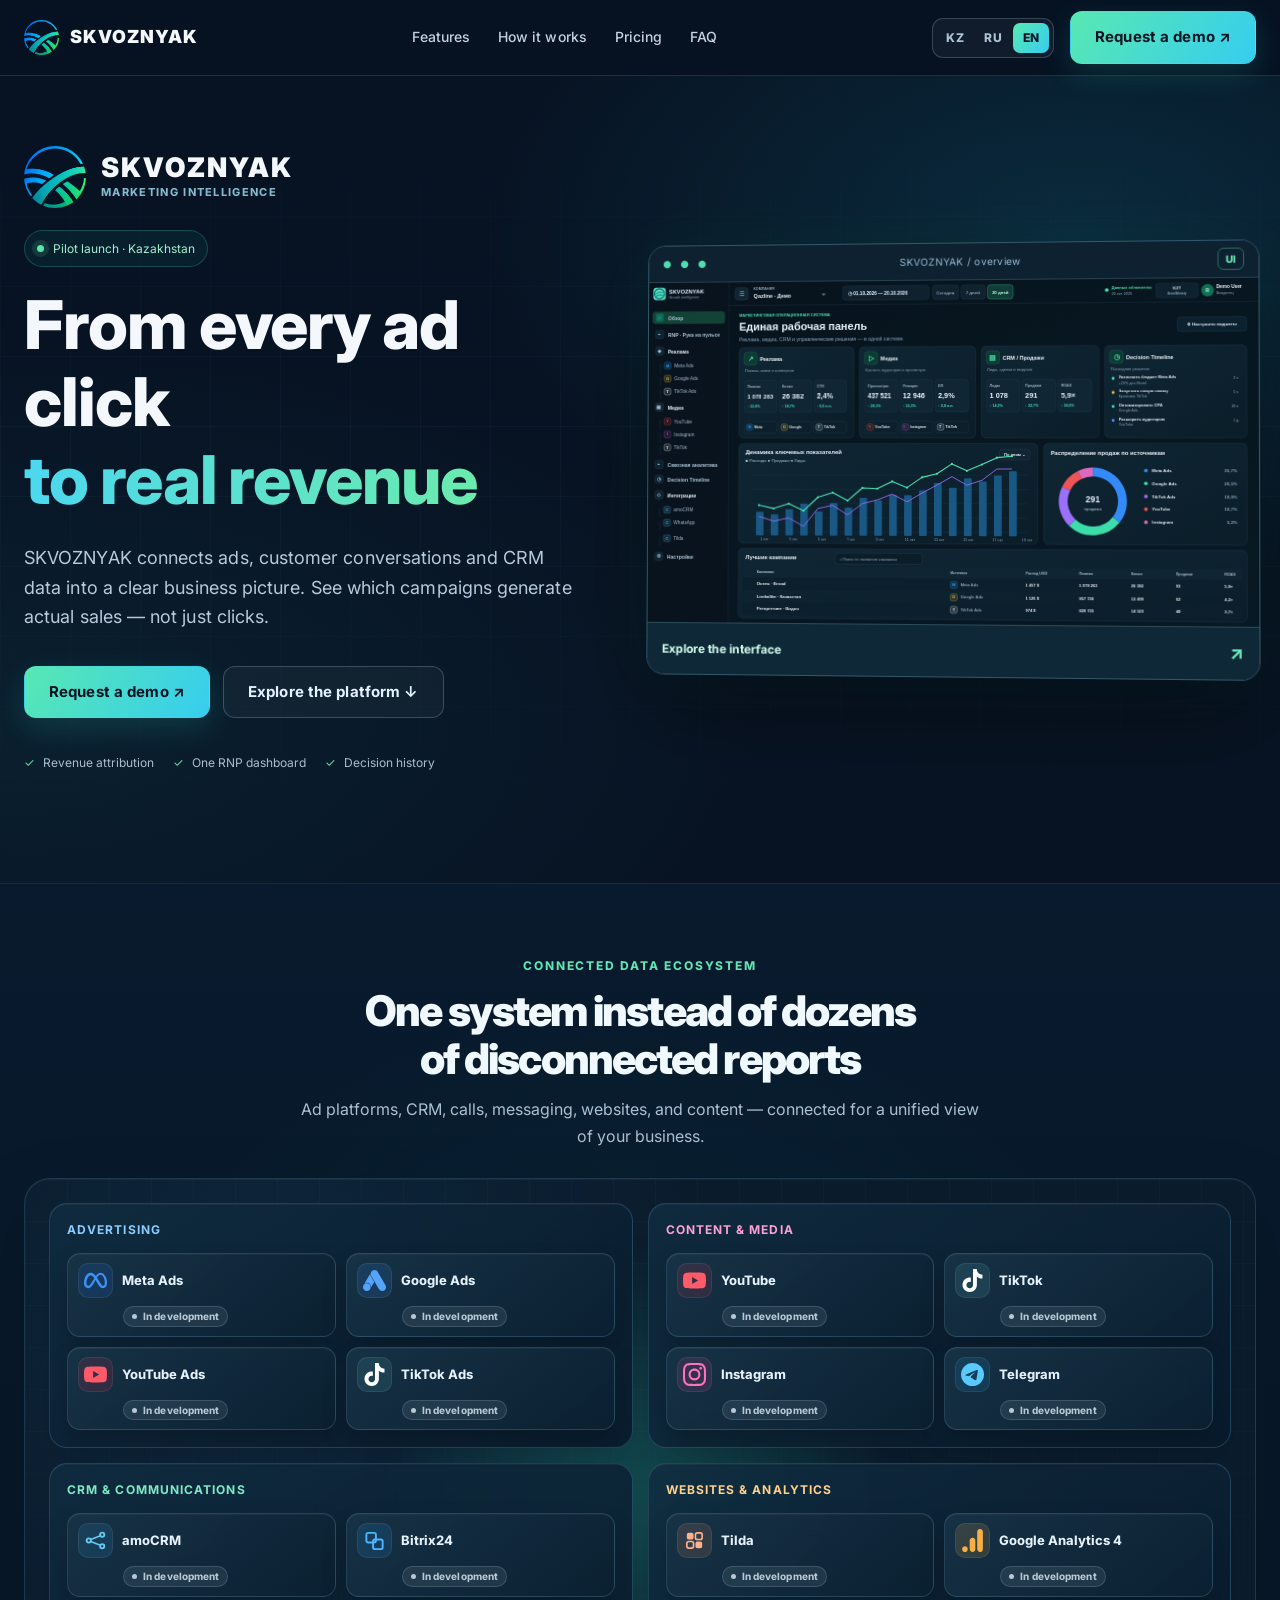
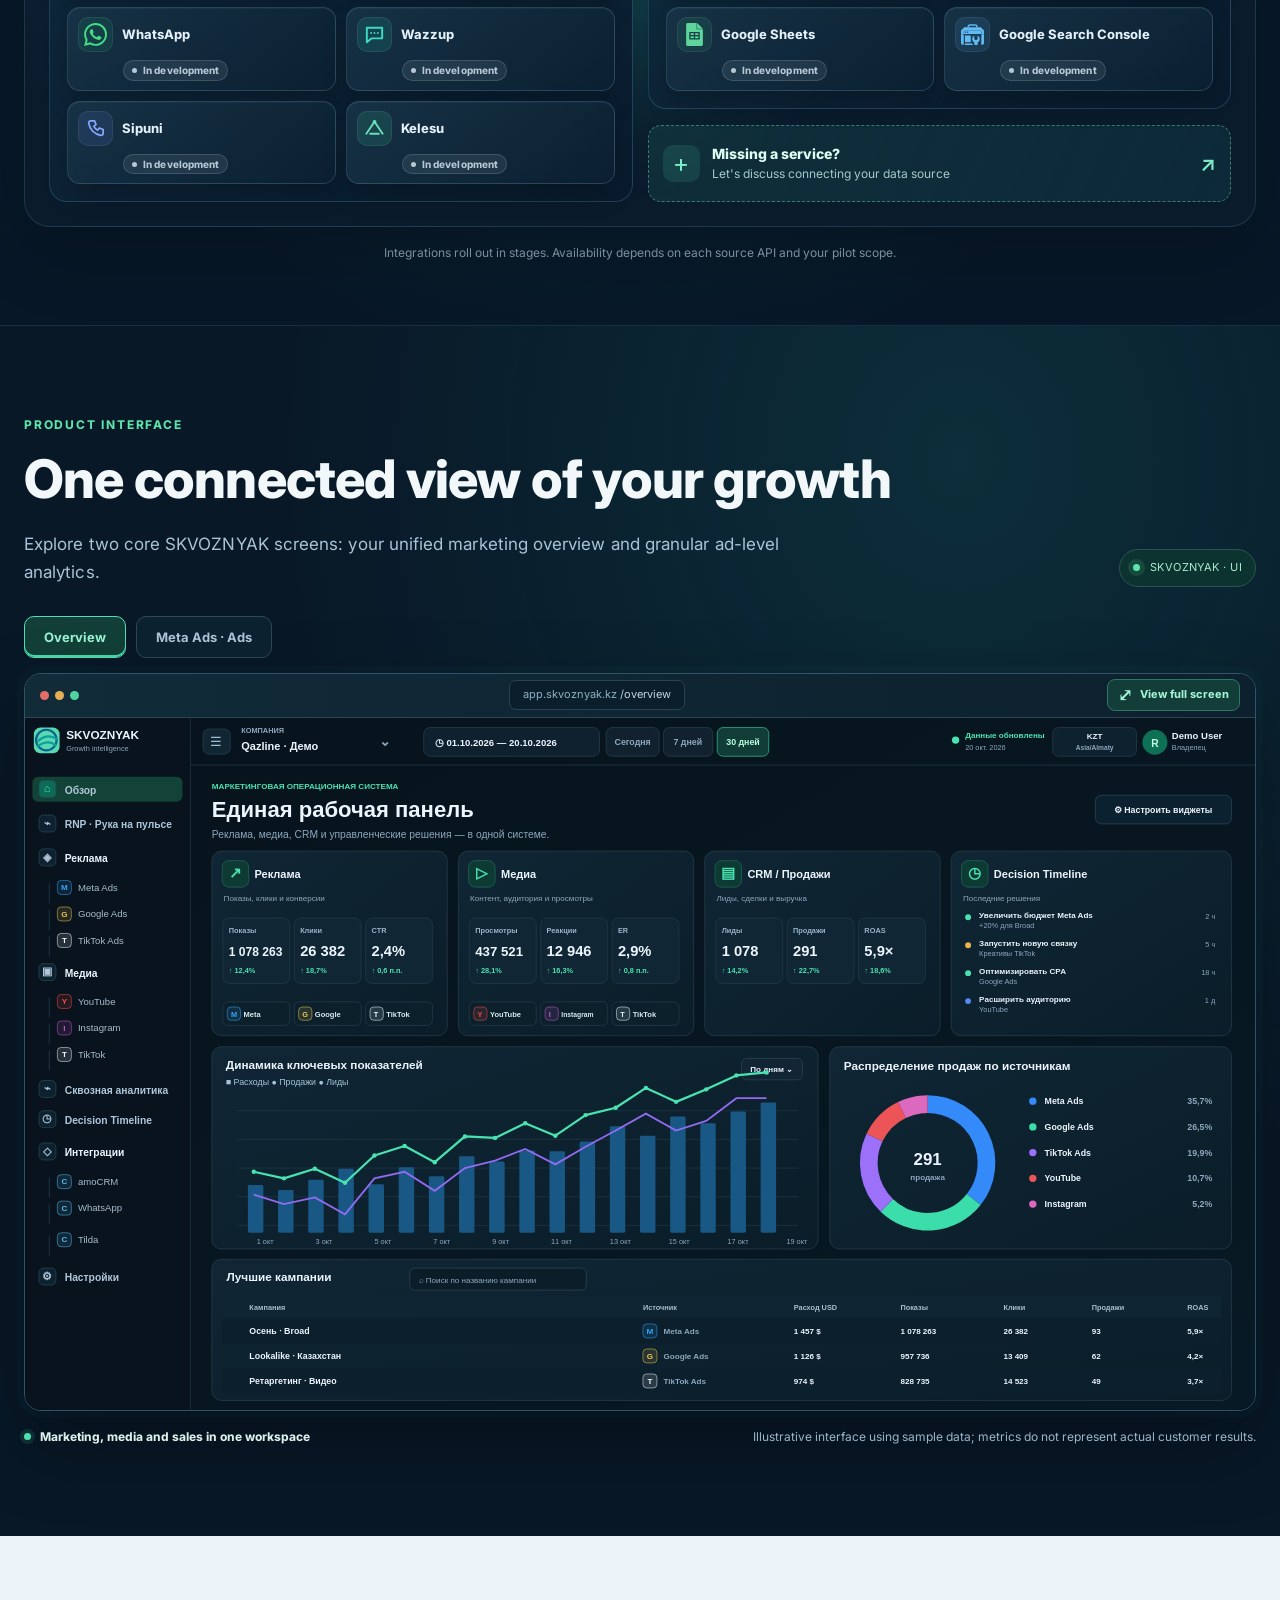
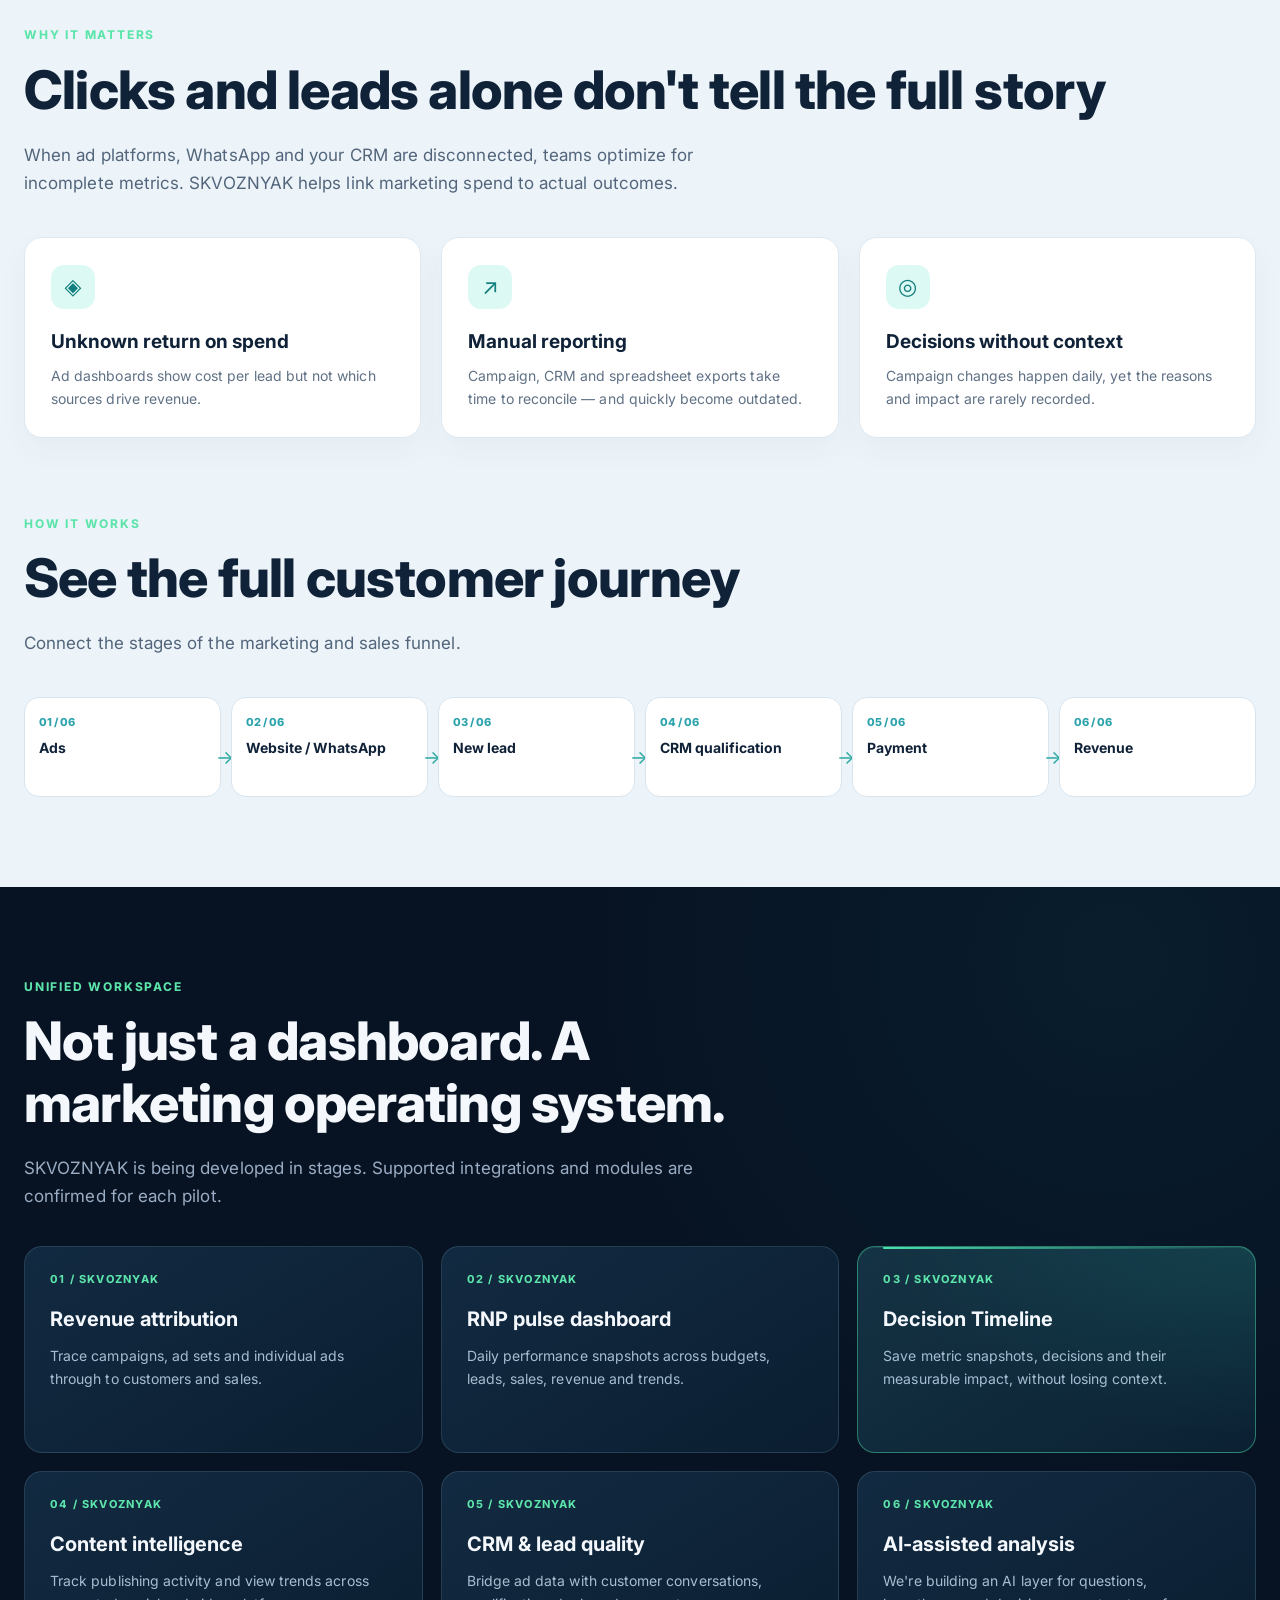
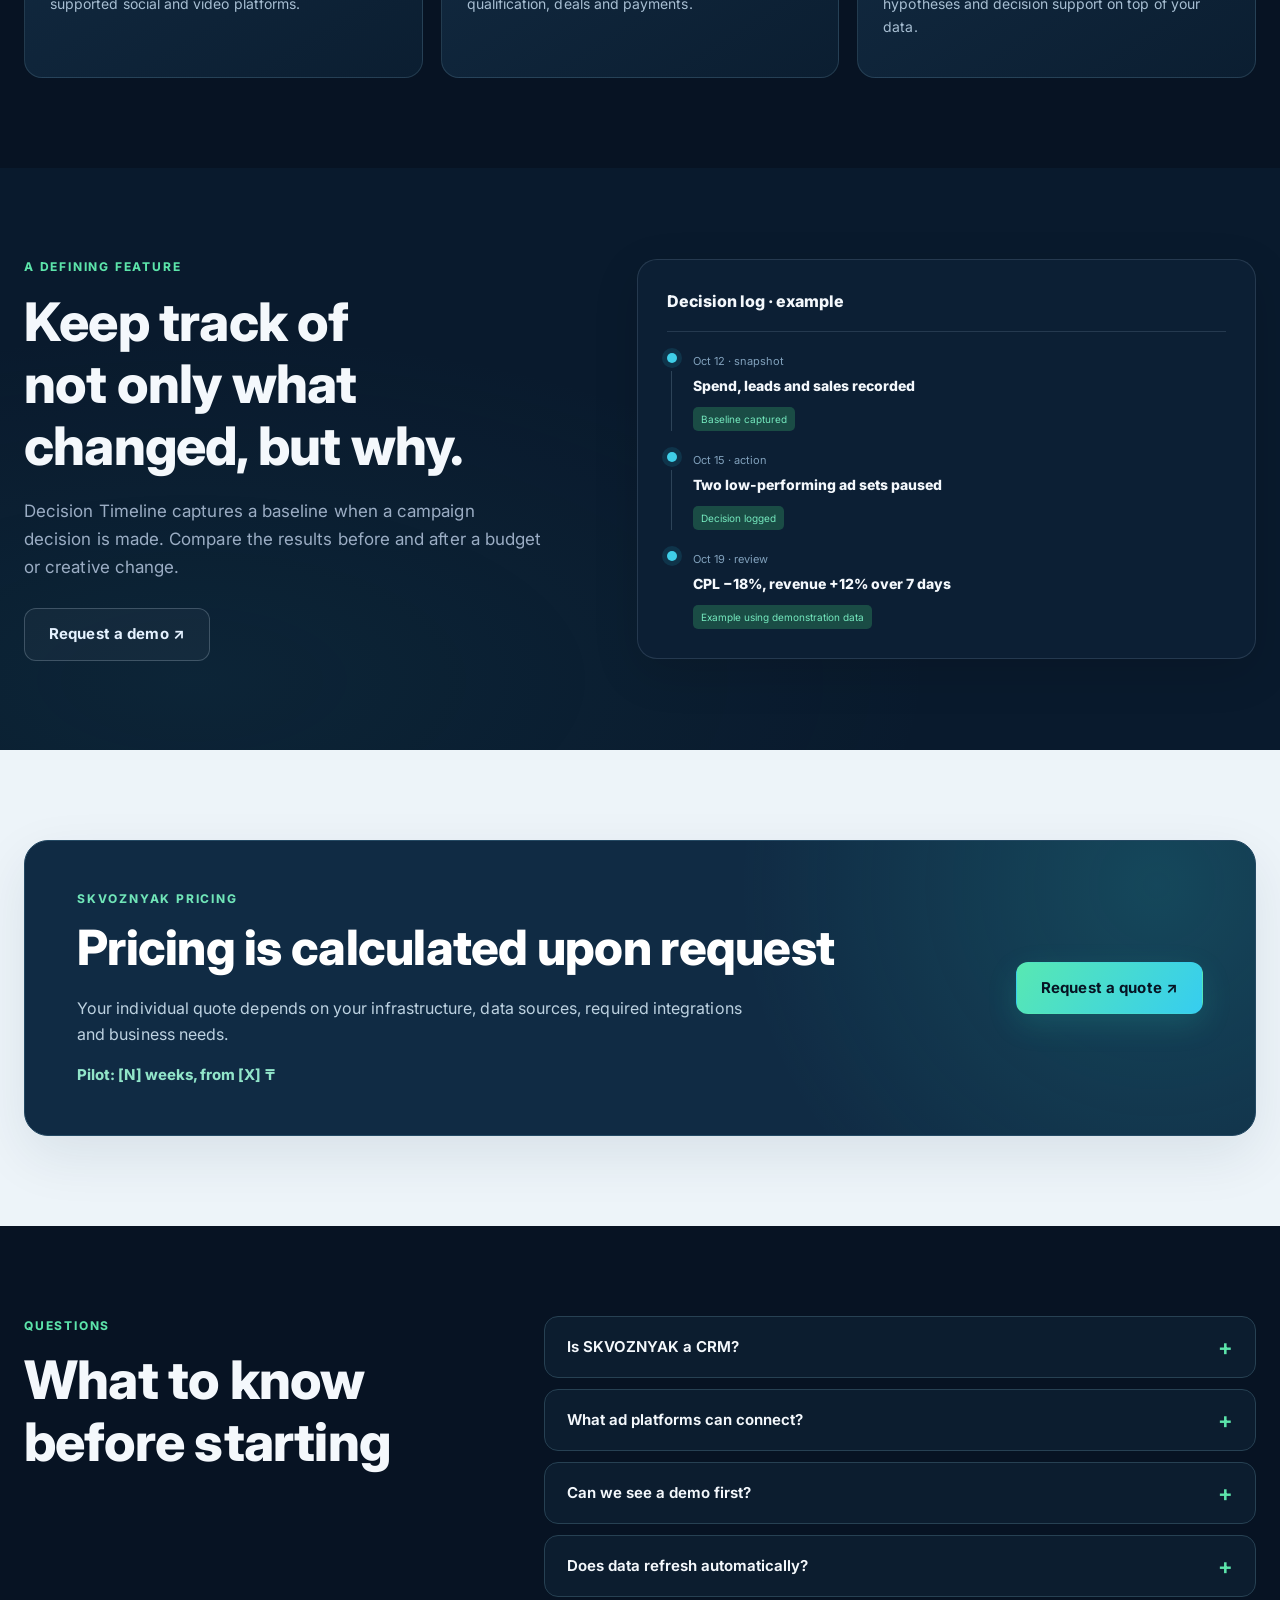
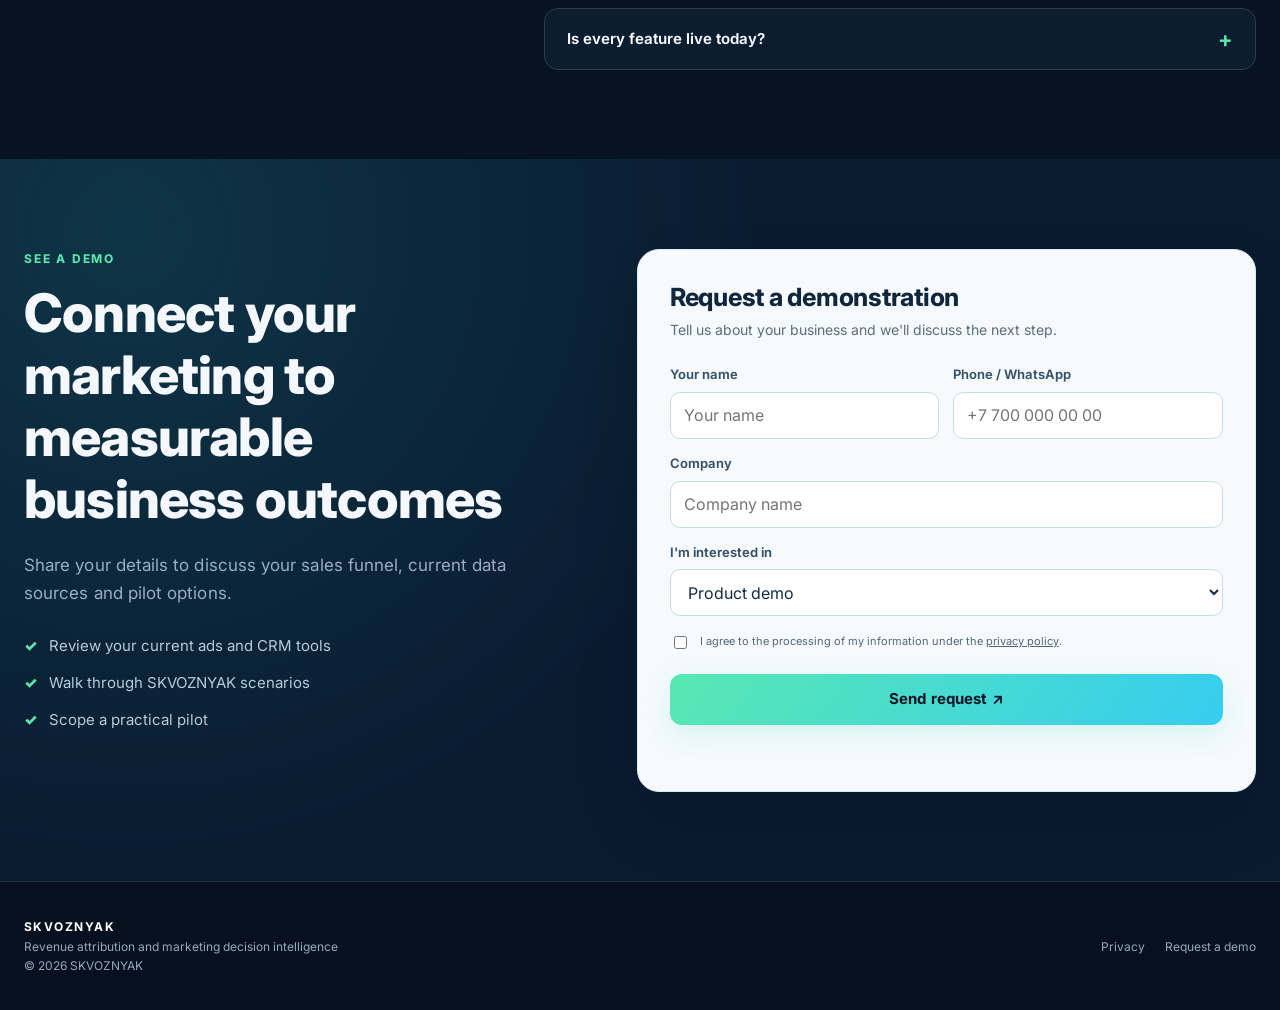
==== en/index.html @ 922d2ed8 "style: replace repeated letter/number monograms with distinct decorative icons" ====
<!doctype html>
<html lang="en"><head><meta charset="utf-8"><meta name="viewport" content="width=device-width,initial-scale=1">
<meta name="theme-color" content="#071323"><meta name="description" content="SKVOZNYAK — marketing attribution, RNP dashboards and decision tracking. From ad clicks to real revenue."><meta name="robots" content="index,follow">
<title>SKVOZNYAK | Marketing intelligence</title><link rel="canonical" href="https://skvoznyak.kz/en/">
<meta property="og:type" content="website"><meta property="og:title" content="SKVOZNYAK | Marketing intelligence"><meta property="og:description" content="SKVOZNYAK — marketing attribution, RNP dashboards and decision tracking. From ad clicks to real revenue."><meta property="og:url" content="https://skvoznyak.kz/en/">
<meta property="og:image" content="https://skvoznyak.kz/assets/skvoznyak-logo.webp"><meta name="twitter:card" content="summary">
<link rel="alternate" hreflang="kk-KZ" href="https://skvoznyak.kz/"><link rel="alternate" hreflang="ru-KZ" href="https://skvoznyak.kz/ru/"><link rel="alternate" hreflang="en" href="https://skvoznyak.kz/en/"><link rel="alternate" hreflang="x-default" href="https://skvoznyak.kz/">
<link rel="icon" href="../assets/favicon.svg" type="image/svg+xml"><link rel="stylesheet" href="../assets/styles.css?v=20261022-site-audit-v1">
<link rel="stylesheet" href="../assets/integrations.css?v=20261022-status-v1">

</head><body>
<header class="topbar"><div class="container topbar-inner">
<a class="logo" href="/en/" aria-label="SKVOZNYAK"><span class="logo-mark" aria-hidden="true"></span><span>SKVOZNYAK</span></a>
<nav class="nav" id="site-nav" data-menu aria-label="Primary navigation">
<a href="#features">Features</a><a href="#how">How it works</a><a href="#pricing">Pricing</a><a href="#faq">FAQ</a>
</nav><div class="nav-right"><nav class="language-switch" aria-label="Select language"><a class="locale-link" href="https://skvoznyak.kz/" lang="kk" hreflang="kk">KZ</a><a class="locale-link" href="https://skvoznyak.kz/ru/" lang="ru" hreflang="ru">RU</a><a class="locale-link is-active" href="https://skvoznyak.kz/en/" lang="en" hreflang="en" aria-current="page">EN</a></nav>
<a href="#contact" class="button button-primary">Request a demo ↗</a>
<button class="mobile-menu-btn" data-menu-button aria-label="Menu" aria-expanded="false" aria-controls="site-nav">☰</button></div></div></header>
<main>
<section class="hero"><div class="container hero-grid">
<div><div class="hero-identity" aria-label="SKVOZNYAK"><span class="logo-mark hero-identity-mark" aria-hidden="true"></span><div class="hero-identity-copy"><span class="hero-identity-name">SKVOZNYAK</span><span class="hero-identity-subtitle">Marketing intelligence</span></div></div><div class="hero-chip"><span class="pulse"></span>Pilot launch · Kazakhstan</div><h1>From every ad click<br><span class="gradient-text">to real revenue</span></h1><p class="hero-desc">SKVOZNYAK connects ads, customer conversations and CRM data into a clear business picture. See which campaigns generate actual sales — not just clicks.</p>
<div class="hero-actions"><a href="#contact" class="button button-primary">Request a demo ↗</a><a href="#features" class="button button-outline">Explore the platform ↓</a></div>
<div class="hero-bullets"><span>Revenue attribution</span><span>One RNP dashboard</span><span>Decision history</span></div><a class="hero-mobile-screen-link" href="#screens">View product screens <span aria-hidden="true">↗</span></a></div>
<a class="hero-product-preview" href="#screens" aria-label="Explore the interface"><div class="hero-preview-top"><span class="hero-preview-dots" aria-hidden="true">● ● ●</span><span>SKVOZNYAK / overview</span><span class="hero-preview-badge">UI</span></div><img src="../assets/showcase-overview.svg?v=20261021-header-spacing-3" alt="SKVOZNYAK unified marketing workspace screenshot" width="1672" height="941" decoding="async" fetchpriority="high"><div class="hero-preview-link">Explore the interface <span aria-hidden="true">↗</span></div></a></div></section>
<section class="integrations-section" aria-labelledby="integration-title">
<div class="container">
  <div class="integrations-heading"><div class="eyebrow">CONNECTED DATA ECOSYSTEM</div><h2 id="integration-title">One system instead of dozens of disconnected reports</h2><p>Ad platforms, CRM, calls, messaging, websites, and content — connected for a unified view of your business.</p></div>
  <div class="integrations-scene integrations-scene--grouped" data-integrations-scene>
    <div class="integrations-glow" aria-hidden="true"></div>
    
    <div class="integration-groups">
      <div class="integration-group" data-integration-group>
        <div class="integration-group__head"><h3>Advertising</h3></div>
        <div class="integration-group__grid"><div class="integration-chip integration-chip--meta" data-integration-item><div class="integration-chip__inner"><span class="integration-chip__badge" aria-hidden="true"><svg class="integration-icon" viewBox="0 0 24 24" aria-hidden="true" focusable="false"><use href="/assets/integration-icons.svg#meta"></use></svg></span><span class="integration-chip__name">Meta Ads</span></div></div>
<div class="integration-chip integration-chip--googleads" data-integration-item><div class="integration-chip__inner"><span class="integration-chip__badge" aria-hidden="true"><svg class="integration-icon" viewBox="0 0 24 24" aria-hidden="true" focusable="false"><use href="/assets/integration-icons.svg#googleads"></use></svg></span><span class="integration-chip__name">Google Ads</span></div></div>
<div class="integration-chip integration-chip--youtubeads" data-integration-item><div class="integration-chip__inner"><span class="integration-chip__badge" aria-hidden="true"><svg class="integration-icon" viewBox="0 0 24 24" aria-hidden="true" focusable="false"><use href="/assets/integration-icons.svg#youtube"></use></svg></span><span class="integration-chip__name">YouTube Ads</span></div></div>
<div class="integration-chip integration-chip--tiktokads" data-integration-item><div class="integration-chip__inner"><span class="integration-chip__badge" aria-hidden="true"><svg class="integration-icon" viewBox="0 0 24 24" aria-hidden="true" focusable="false"><use href="/assets/integration-icons.svg#tiktok"></use></svg></span><span class="integration-chip__name">TikTok Ads</span></div></div></div>
      </div>
      <div class="integration-group" data-integration-group>
        <div class="integration-group__head"><h3>Content &amp; media</h3></div>
        <div class="integration-group__grid"><div class="integration-chip integration-chip--youtube" data-integration-item><div class="integration-chip__inner"><span class="integration-chip__badge" aria-hidden="true"><svg class="integration-icon" viewBox="0 0 24 24" aria-hidden="true" focusable="false"><use href="/assets/integration-icons.svg#youtube"></use></svg></span><span class="integration-chip__name">YouTube</span></div></div>
<div class="integration-chip integration-chip--tiktok" data-integration-item><div class="integration-chip__inner"><span class="integration-chip__badge" aria-hidden="true"><svg class="integration-icon" viewBox="0 0 24 24" aria-hidden="true" focusable="false"><use href="/assets/integration-icons.svg#tiktok"></use></svg></span><span class="integration-chip__name">TikTok</span></div></div>
<div class="integration-chip integration-chip--instagram" data-integration-item><div class="integration-chip__inner"><span class="integration-chip__badge" aria-hidden="true"><svg class="integration-icon" viewBox="0 0 24 24" aria-hidden="true" focusable="false"><use href="/assets/integration-icons.svg#instagram"></use></svg></span><span class="integration-chip__name">Instagram</span></div></div>
<div class="integration-chip integration-chip--telegram" data-integration-item><div class="integration-chip__inner"><span class="integration-chip__badge" aria-hidden="true"><svg class="integration-icon" viewBox="0 0 24 24" aria-hidden="true" focusable="false"><use href="/assets/integration-icons.svg#telegram"></use></svg></span><span class="integration-chip__name">Telegram</span></div></div></div>
      </div>
      <div class="integration-group" data-integration-group>
        <div class="integration-group__head"><h3>CRM &amp; communications</h3></div>
        <div class="integration-group__grid"><div class="integration-chip integration-chip--amocrm" data-integration-item><div class="integration-chip__inner"><span class="integration-chip__badge" aria-hidden="true"><svg class="integration-icon integration-icon--generic" viewBox="0 0 24 24" aria-hidden="true" focusable="false"><circle cx="5" cy="12" r="2.2" stroke="currentColor" stroke-width="2"/><circle cx="19" cy="6" r="2.2" stroke="currentColor" stroke-width="2"/><circle cx="19" cy="18" r="2.2" stroke="currentColor" stroke-width="2"/><path d="M7 11L17 7 M7 13L17 17" stroke="currentColor" stroke-width="1.8"/></svg></span><span class="integration-chip__name">amoCRM</span></div></div>
<div class="integration-chip integration-chip--bitrix24" data-integration-item><div class="integration-chip__inner"><span class="integration-chip__badge" aria-hidden="true"><svg class="integration-icon integration-icon--generic" viewBox="0 0 24 24" aria-hidden="true" focusable="false"><rect x="3.5" y="4" width="10" height="10" rx="2" stroke="currentColor" stroke-width="2"/><rect x="10.5" y="11" width="10" height="10" rx="2" stroke="currentColor" stroke-width="2"/></svg></span><span class="integration-chip__name">Bitrix24</span></div></div>
<div class="integration-chip integration-chip--whatsapp" data-integration-item><div class="integration-chip__inner"><span class="integration-chip__badge" aria-hidden="true"><svg class="integration-icon" viewBox="0 0 24 24" aria-hidden="true" focusable="false"><use href="/assets/integration-icons.svg#whatsapp"></use></svg></span><span class="integration-chip__name">WhatsApp</span></div></div>
<div class="integration-chip integration-chip--wazzup" data-integration-item><div class="integration-chip__inner"><span class="integration-chip__badge" aria-hidden="true"><svg class="integration-icon integration-icon--generic" viewBox="0 0 24 24" aria-hidden="true" focusable="false"><path d="M4 5h16v11H9l-5 4v-4z" stroke="currentColor" stroke-width="2" stroke-linejoin="round"/><circle cx="8.5" cy="10.5" r="1" fill="currentColor"/><circle cx="12" cy="10.5" r="1" fill="currentColor"/><circle cx="15.5" cy="10.5" r="1" fill="currentColor"/></svg></span><span class="integration-chip__name">Wazzup</span></div></div>
<div class="integration-chip integration-chip--sipuni" data-integration-item><div class="integration-chip__inner"><span class="integration-chip__badge" aria-hidden="true"><svg class="integration-icon integration-icon--generic" viewBox="0 0 24 24" aria-hidden="true" focusable="false"><path d="M7 4h4l1.5 4-2.3 1.8a10 10 0 0 0 4 4l1.8-2.3 4 1.5v4c0 1.4-1 2.2-2.5 2.1A15 15 0 0 1 4.9 6.5C4.8 5 5.6 4 7 4z" stroke="currentColor" stroke-width="1.8" stroke-linejoin="round"/></svg></span><span class="integration-chip__name">Sipuni</span></div></div>
<div class="integration-chip integration-chip--kelesu" data-integration-item><div class="integration-chip__inner"><span class="integration-chip__badge" aria-hidden="true"><svg class="integration-icon integration-icon--generic" viewBox="0 0 24 24" aria-hidden="true" focusable="false"><path d="M3.5 17.5L12 5l8.5 12.5M7.5 17.5h9" stroke="currentColor" stroke-width="2" stroke-linecap="round"/><circle cx="12" cy="5" r="2" fill="currentColor"/></svg></span><span class="integration-chip__name">Kelesu</span></div></div></div>
      </div>
      <div class="integration-right-stack">
      <div class="integration-group" data-integration-group>
        <div class="integration-group__head"><h3>Websites &amp; analytics</h3></div>
        <div class="integration-group__grid"><div class="integration-chip integration-chip--tilda" data-integration-item><div class="integration-chip__inner"><span class="integration-chip__badge" aria-hidden="true"><svg class="integration-icon integration-icon--generic" viewBox="0 0 24 24" aria-hidden="true" focusable="false"><rect x="4" y="4" width="7" height="7" rx="2" fill="currentColor"/><rect x="13" y="4" width="7" height="7" rx="2" stroke="currentColor" stroke-width="1.7"/><rect x="4" y="13" width="7" height="7" rx="2" stroke="currentColor" stroke-width="1.7"/><rect x="13" y="13" width="7" height="7" rx="2" fill="currentColor"/></svg></span><span class="integration-chip__name">Tilda</span></div></div>
<div class="integration-chip integration-chip--googleanalytics" data-integration-item><div class="integration-chip__inner"><span class="integration-chip__badge" aria-hidden="true"><svg class="integration-icon" viewBox="0 0 24 24" aria-hidden="true" focusable="false"><use href="/assets/integration-icons.svg#googleanalytics"></use></svg></span><span class="integration-chip__name">Google Analytics 4</span></div></div>
<div class="integration-chip integration-chip--googlesheets" data-integration-item><div class="integration-chip__inner"><span class="integration-chip__badge" aria-hidden="true"><svg class="integration-icon" viewBox="0 0 24 24" aria-hidden="true" focusable="false"><use href="/assets/integration-icons.svg#googlesheets"></use></svg></span><span class="integration-chip__name">Google Sheets</span></div></div>
<div class="integration-chip integration-chip--googlesearchconsole" data-integration-item><div class="integration-chip__inner"><span class="integration-chip__badge" aria-hidden="true"><svg class="integration-icon" viewBox="0 0 24 24" aria-hidden="true" focusable="false"><use href="/assets/integration-icons.svg#googlesearchconsole"></use></svg></span><span class="integration-chip__name">Google Search Console</span></div></div>
</div>
      </div>
      <a class="integration-request" href="#contact" aria-label="Missing a service? Let's discuss connecting your data source">
  <span class="integration-request__plus" aria-hidden="true">+</span>
  <span class="integration-request__copy"><strong>Missing a service?</strong><small>Let's discuss connecting your data source</small></span>
  <span class="integration-request__arrow" aria-hidden="true">↗</span>
</a>
    </div>
    </div>
  </div>
  <p class="integrations-footnote">Integrations roll out in stages. Availability depends on each source API and your pilot scope.</p>
</div></section>
<section class="section product-showcase" id="screens"><div class="container">
<div class="showcase-heading"><div><div class="eyebrow">Product interface</div><h2>One connected view of your growth</h2><p class="section-lead">Explore two core SKVOZNYAK screens: your unified marketing overview and granular ad-level analytics.</p></div><div class="showcase-pill"><span class="pulse"></span> SKVOZNYAK · UI</div></div>
<div class="screen-switcher" role="tablist" aria-label="Product interface">
<button type="button" class="screen-tab is-active" role="tab" id="screen-overview-tab" aria-controls="screen-panel" aria-selected="true" data-screen-tab="overview" data-caption="Marketing, media and sales in one workspace" data-url="/overview">Overview</button>
<button type="button" class="screen-tab" role="tab" id="screen-ads-tab" aria-controls="screen-panel" aria-selected="false" tabindex="-1" data-screen-tab="ads" data-caption="From campaigns down to individual ads" data-url="/marketing/meta-ads">Meta Ads · Ads</button>
</div>
<div class="screen-stage" id="screen-panel" role="tabpanel" aria-labelledby="screen-overview-tab" data-screen-panel>
<div class="screen-browser-bar"><div class="screen-dots" aria-hidden="true"><i></i><i></i><i></i></div><div class="screen-browser-url">app.skvoznyak.kz <span data-screen-route>/overview</span></div><button type="button" class="screen-zoom" data-screen-open aria-label="View full screen" title="View full screen"><span aria-hidden="true">⤢</span> <span>View full screen</span></button></div>
<!-- TODO(real screenshot): replace the two SVG interface mockups in src/data-overview-src/data-ads-src with approved .webp exports; update the dialog image too. Keep the visible demonstration-data caption until using verified, permissioned data. -->
<img class="screen-image" data-screen-image src="../assets/showcase-overview.svg?v=20261021-header-spacing-3" data-overview-src="../assets/showcase-overview.svg?v=20261021-header-spacing-3" data-ads-src="../assets/showcase-meta-ads.svg?v=20261021-header-spacing-3" data-alt-overview="Marketing, media and sales in one workspace" data-alt-ads="From campaigns down to individual ads" alt="Marketing, media and sales in one workspace" loading="lazy" decoding="async" width="1672" height="941">
</div><div class="screen-description"><div><span class="screen-caption-dot" aria-hidden="true"></span><span data-screen-caption>Marketing, media and sales in one workspace</span></div><span>Illustrative interface using sample data; metrics do not represent actual customer results.</span></div>
</div></section>
<dialog class="screen-dialog" data-screen-dialog aria-label="Product interface"><div class="screen-dialog-head"><strong>SKVOZNYAK</strong><button class="screen-dialog-close" data-screen-close type="button" aria-label="View full screen">✕</button></div><div class="screen-dialog-scroll"><img data-screen-dialog-image src="../assets/showcase-overview.svg?v=20261021-header-spacing-3" alt="Marketing, media and sales in one workspace" width="1672" height="941"></div></dialog>
<section class="section section-light" id="how"><div class="container"><div class="eyebrow">Why it matters</div><h2>Clicks and leads alone don't tell the full story</h2><p class="section-lead">When ad platforms, WhatsApp and your CRM are disconnected, teams optimize for incomplete metrics. SKVOZNYAK helps link marketing spend to actual outcomes.</p>
<div class="problem-grid"><article class="problem-card"><div class="icon-bubble" aria-hidden="true">◈</div><h3>Unknown return on spend</h3><p>Ad dashboards show cost per lead but not which sources drive revenue.</p></article><article class="problem-card"><div class="icon-bubble" aria-hidden="true">↗</div><h3>Manual reporting</h3><p>Campaign, CRM and spreadsheet exports take time to reconcile — and quickly become outdated.</p></article><article class="problem-card"><div class="icon-bubble" aria-hidden="true">◎</div><h3>Decisions without context</h3><p>Campaign changes happen daily, yet the reasons and impact are rarely recorded.</p></article></div><div class="how-divider" aria-hidden="true"></div><div class="eyebrow">How it works</div><h2>See the full customer journey</h2><p class="section-lead">Connect the stages of the marketing and sales funnel.</p><div class="flow"><div class="flow-step"><div class="number">01 / 06</div><strong>Ads</strong></div><div class="flow-step"><div class="number">02 / 06</div><strong>Website / WhatsApp</strong></div><div class="flow-step"><div class="number">03 / 06</div><strong>New lead</strong></div><div class="flow-step"><div class="number">04 / 06</div><strong>CRM qualification</strong></div><div class="flow-step"><div class="number">05 / 06</div><strong>Payment</strong></div><div class="flow-step"><div class="number">06 / 06</div><strong>Revenue</strong></div></div></div></section>
<section class="section section-features" id="features"><div class="container"><div class="features-header"><div class="eyebrow">Unified workspace</div><h2>Not just a dashboard. A marketing operating system.</h2><p class="section-lead">SKVOZNYAK is being developed in stages. Supported integrations and modules are confirmed for each pilot.</p>
</div>
<div class="features-grid"><article class="feature-card"><div class="num">01 / SKVOZNYAK</div><h3>Revenue attribution</h3><p>Trace campaigns, ad sets and individual ads through to customers and sales.</p></article><article class="feature-card"><div class="num">02 / SKVOZNYAK</div><h3>RNP pulse dashboard</h3><p>Daily performance snapshots across budgets, leads, sales, revenue and trends.</p></article><article class="feature-card feature-highlight"><div class="num">03 / SKVOZNYAK</div><h3>Decision Timeline</h3><p>Save metric snapshots, decisions and their measurable impact, without losing context.</p></article><article class="feature-card"><div class="num">04 / SKVOZNYAK</div><h3>Content intelligence</h3><p>Track publishing activity and view trends across supported social and video platforms.</p></article><article class="feature-card"><div class="num">05 / SKVOZNYAK</div><h3>CRM & lead quality</h3><p>Bridge ad data with customer conversations, qualification, deals and payments.</p></article><article class="feature-card"><div class="num">06 / SKVOZNYAK</div><h3>AI-assisted analysis</h3><p>We're building an AI layer for questions, hypotheses and decision support on top of your data.</p></article></div></div></section>
<section class="section section-decision"><div class="container decision"><div class="decision-intro"><div class="eyebrow">A defining feature</div><h2>Keep track of not only what changed, but why.</h2><p class="section-lead">Decision Timeline captures a baseline when a campaign decision is made. Compare the results before and after a budget or creative change.</p><a class="button button-outline" href="#contact">Request a demo ↗</a></div>
<div class="timeline"><div class="timeline-top">Decision log · example</div><div class="timeline-event"><div class="timeline-track"><span class="timeline-dot"></span><span class="timeline-line"></span></div><div><div class="timeline-date">Oct 12 · snapshot</div><div class="timeline-title">Spend, leads and sales recorded</div><div class="timeline-label">Baseline captured</div></div></div><div class="timeline-event"><div class="timeline-track"><span class="timeline-dot"></span><span class="timeline-line"></span></div><div><div class="timeline-date">Oct 15 · action</div><div class="timeline-title">Two low-performing ad sets paused</div><div class="timeline-label">Decision logged</div></div></div><div class="timeline-event"><div class="timeline-track"><span class="timeline-dot"></span><span class="timeline-line"></span></div><div><div class="timeline-date">Oct 19 · review</div><div class="timeline-title">CPL −18%, revenue +12% over 7 days</div><div class="timeline-label">Example using demonstration data</div></div></div></div></div></section>
<!-- Feature flag: remove hidden only after replacing [placeholders] with verified, permissioned pilot results. -->
<section class="section pilot-cases-section" id="cases" data-feature="pilot-cases" hidden>
<div class="container"><div class="eyebrow">CASE STUDIES & RESULTS</div><h2>Case studies / Pilot results</h2><p class="section-lead">This section will be published once actual pilot results are verified.</p>
<div class="pilot-cases-grid"><article class="pilot-case"><h3>[Client name]</h3><dl><div><dt>Challenge</dt><dd>[Challenge]</dd></div><div><dt>Before</dt><dd>[Before result]</dd></div><div><dt>After</dt><dd>[After result]</dd></div></dl></article><article class="pilot-case"><h3>[Client name]</h3><dl><div><dt>Challenge</dt><dd>[Challenge]</dd></div><div><dt>Before</dt><dd>[Before result]</dd></div><div><dt>After</dt><dd>[After result]</dd></div></dl></article></div></div></section>
<section class="section section-light" id="pricing"><div class="container"><div class="quote-panel">
<div class="quote-copy"><div class="eyebrow">SKVOZNYAK pricing</div><h2>Pricing is calculated upon request</h2><p>Your individual quote depends on your infrastructure, data sources, required integrations and business needs.</p><p class="pilot-price-note">Pilot: [N] weeks, from [X] ₸</p></div>
<a href="#contact" class="button button-primary">Request a quote ↗</a>
</div></div></section>
<section class="section section-faq" id="faq"><div class="container faq-layout"><div class="faq-heading"><div class="eyebrow">Questions</div><h2>What to know before starting</h2></div><div class="faq-list"><details><summary>Is SKVOZNYAK a CRM?</summary><p>SKVOZNYAK is primarily a marketing intelligence and decision platform. CRM integrations and new CRM modules are scoped separately.</p></details><details><summary>What ad platforms can connect?</summary><p>The architecture targets Meta, Google, TikTok and other channels. Each connection is confirmed based on API access and permissions.</p></details><details><summary>Can we see a demo first?</summary><p>Yes. We can walk through an interface using illustrative data and then define a suitable pilot.</p></details><details><summary>Does data refresh automatically?</summary><p>For supported APIs, data can sync automatically. Frequency and historical coverage depend on the connected provider.</p></details><details><summary>Is every feature live today?</summary><p>SKVOZNYAK is in pilot development. Features roll out in stages, and the delivered scope is agreed before onboarding.</p></details></div></div></section>
<section class="section cta-section" id="contact"><div class="container cta-grid"><div class="cta-intro"><div class="eyebrow">See a demo</div><h2>Connect your marketing to measurable business outcomes</h2><p class="section-lead">Share your details to discuss your sales funnel, current data sources and pilot options.</p><ul class="cta-points"><li>Review your current ads and CRM tools</li><li>Walk through SKVOZNYAK scenarios</li><li>Scope a practical pilot</li></ul>
</div>
<form class="lead-form" data-lead-form><h3>Request a demonstration</h3><p>Tell us about your business and we'll discuss the next step.</p><div class="form-grid">
<div class="field"><label for="lead-name">Your name</label><input id="lead-name" name="name" type="text" autocomplete="name" maxlength="120" placeholder="Your name" required></div>
<div class="field"><label for="lead-phone">Phone / WhatsApp</label><input id="lead-phone" name="phone" type="tel" autocomplete="tel" inputmode="tel" maxlength="25" placeholder="+7 700 000 00 00" required></div>
<div class="field full"><label for="lead-company">Company</label><input id="lead-company" name="company" type="text" maxlength="120" placeholder="Company name"></div>
<div class="field full"><label for="lead-interest">I'm interested in</label><select id="lead-interest" name="interest"><option value="demo">Product demo</option><option value="pilot">Pilot program</option><option value="consultation">Consultation</option></select></div>
<div class="honeypot" aria-hidden="true"><label>Website <input name="website" type="text" tabindex="-1" aria-hidden="true" autocomplete="off"></label></div>
</div><label class="form-consent"><input type="checkbox" name="consent" required> <span>I agree to the processing of my information under the <a href="/en/privacy/" target="_blank" rel="noopener">privacy policy</a>.</span></label>
<button class="button button-primary submit-button" type="submit">Send request ↗</button><div class="form-message" role="status" aria-live="polite" data-form-status></div></form>
</div></section></main>
<footer class="footer"><div class="container footer-inner"><div><strong style="color:#fff;letter-spacing:.12em">SKVOZNYAK</strong><div>Revenue attribution and marketing decision intelligence</div><div>© <span data-year>2026</span> SKVOZNYAK</div></div><div class="footer-links"><a href="/en/privacy/">Privacy</a><a href="#contact">Request a demo</a></div></div></footer>
<script src="../assets/site.js?v=20261021-scroll-reveal-5" defer></script>
<script src="../assets/integration-statuses.js?v=20261022-status-v1" defer></script>
<script src="../assets/integrations.js?v=20261022-status-v1" defer></script>
</body></html>
---- assets/styles.css ----
@import url("https://fonts.googleapis.com/css2?family=Inter:wght@400;500;600;700;800&display=swap");
:root{--bg:#071323;--bg2:#0b1b2d;--navy:#0b1b30;--white:#f4f8fc;--muted:#9badc4;--cyan:#35c6ef;--green:#5ce4aa;--line:rgba(181,210,236,.15);--card:#0e2035;--max:1180px}
*{box-sizing:border-box}html{scroll-behavior:smooth}body{margin:0;background:var(--bg);color:var(--white);font-family:Inter,ui-sans-serif,system-ui,-apple-system,"Segoe UI",Arial,sans-serif;font-optical-sizing:auto;font-kerning:normal;line-height:1.6;-webkit-font-smoothing:antialiased}a{color:inherit;text-decoration:none}button,input,select{font:inherit}button{cursor:pointer}img{max-width:100%}::selection{background:#1ca9c7;color:#fff}.container{width:min(var(--max),calc(100% - 48px));margin-inline:auto}.muted{color:var(--muted)}.mono{font-variant-numeric:tabular-nums}.eyebrow{font-size:12px;text-transform:uppercase;letter-spacing:.15em;font-weight:850;color:var(--green)}.section{padding:105px 0}.section-light{background:#edf4f9;color:#102238}.section-light .muted{color:#53667e}.section h2{font-size:clamp(33px,4.15vw,54px);letter-spacing:-.015em;line-height:1.17;margin:14px 0 20px;max-width:840px}.section-lead{max-width:690px;font-size:17px;color:var(--muted);margin:0 0 40px}.section-light .section-lead{color:#52657b}.topbar{position:sticky;top:0;z-index:50;background:rgba(7,19,35,.87);border-bottom:1px solid var(--line);backdrop-filter:blur(22px)}.topbar-inner{height:75px;display:flex;align-items:center;justify-content:space-between;gap:24px}.logo{display:inline-flex;align-items:center;gap:11px;font-size:18px;font-weight:900;letter-spacing:.055em}.logo-icon{width:37px;height:37px;border-radius:12px;background:#fff;padding:5px;object-fit:contain}.nav{display:flex;align-items:center;gap:28px}.nav a{font-size:13px;color:#c4d1e0;transition:color .2s}.nav a:hover{color:#fff}.nav-right{display:flex;align-items:center;gap:16px}.lang{font-size:12px;color:#c5d7e8;border:1px solid var(--line);padding:6px 10px;border-radius:8px}.button{display:inline-flex;align-items:center;justify-content:center;gap:9px;border-radius:12px;font-size:15px;font-weight:700;letter-spacing:.008em;line-height:1.35;padding:15px 24px;border:1px solid transparent;transition:transform .2s,background .2s,box-shadow .2s;white-space:nowrap}.button:hover{transform:translateY(-2px)}.button-primary{color:#061323;background:linear-gradient(125deg,#58e8b2,#36cdf0);box-shadow:0 10px 30px rgba(43,213,193,.16)}.button-primary:hover{box-shadow:0 16px 34px rgba(43,213,193,.24)}.button-outline{color:#e5f2ff;background:rgba(255,255,255,.035);border-color:rgba(215,233,248,.22)}.button-dark{background:#102b44;color:#fff}.mobile-menu-btn{display:none;color:#fff;background:transparent;border:1px solid var(--line);border-radius:10px;padding:10px}.hero{position:relative;overflow:hidden;padding:96px 0 110px;background:radial-gradient(ellipse at 84% 20%,rgba(20,134,158,.21),transparent 39%),radial-gradient(ellipse at 2% 80%,rgba(34,116,130,.13),transparent 42%),var(--bg)}.hero::after{content:"";position:absolute;inset:0;pointer-events:none;background-image:linear-gradient(to right,rgba(122,183,228,.045) 1px,transparent 1px),linear-gradient(to bottom,rgba(122,183,228,.045) 1px,transparent 1px);background-size:70px 70px;mask-image:linear-gradient(to bottom,transparent,#000 45%,transparent)}.hero-grid{position:relative;z-index:1;display:grid;grid-template-columns:.99fr 1.01fr;gap:44px;align-items:center}.hero h1{font-size:clamp(42px,5.25vw,70px);letter-spacing:-.016em;line-height:1.15;margin:19px 0 25px;font-weight:800}.gradient-text{background:linear-gradient(90deg,#4cd8f0,#6aebad);color:transparent;background-clip:text}.hero-desc{font-size:18px;color:#b8c9dd;max-width:550px}.hero-actions{display:flex;gap:13px;flex-wrap:wrap;margin-top:34px}.hero-bullets{display:flex;flex-wrap:wrap;gap:19px;margin-top:35px;font-size:12px;color:#a9bfd1}.hero-bullets span::before{content:"✓";margin-right:8px;color:#63e1b1}.hero-chip{display:inline-flex;align-items:center;gap:9px;border:1px solid rgba(57,208,184,.25);background:rgba(30,187,169,.08);padding:8px 12px;border-radius:100px;font-size:12px;color:#a0efcf}.pulse{width:7px;height:7px;background:var(--green);border-radius:50%;box-shadow:0 0 0 5px rgba(92,228,170,.13)}.dashboard{position:relative;border:1px solid #2b4560;border-radius:22px;background:#081628;box-shadow:0 42px 95px rgba(0,0,0,.40);overflow:hidden;transform:perspective(1400px) rotateY(-4deg) rotateX(1deg)}.dash-top{display:flex;align-items:center;justify-content:space-between;padding:16px 19px;border-bottom:1px solid var(--line);background:#0e2237}.dash-title{font-weight:850;font-size:14px;display:flex;align-items:center;gap:9px}.dash-brand{width:21px;height:21px;background:linear-gradient(130deg,var(--cyan),var(--green));border-radius:7px;display:inline-grid;place-items:center;color:#051323;font-weight:950}.dash-demo{background:#20364a;border-radius:6px;padding:4px 7px;color:#c0d2df;font-size:10px;text-transform:uppercase;letter-spacing:.09em}.dash-body{padding:19px}.dash-stats{display:grid;grid-template-columns:repeat(3,1fr);gap:9px}.stat{border:1px solid var(--line);border-radius:12px;background:#10273c;padding:13px}.stat .label{font-size:10px;color:#94abc2}.stat .value{font-weight:850;font-size:clamp(17px,1.8vw,24px);letter-spacing:-.04em;margin-top:5px;white-space:nowrap}.stat .growth{font-size:10px;color:#65e0aa;margin-top:5px}.dash-chart{margin-top:12px;border:1px solid var(--line);border-radius:13px;padding:17px 17px 11px;background:#0d2033}.chart-header{display:flex;justify-content:space-between;font-size:11px;color:#a8bed1}.legend{color:var(--green)}.chart-svg{width:100%;height:auto;display:block;margin-top:6px}.dash-bottom{display:grid;grid-template-columns:1fr 1fr;gap:11px;margin-top:12px}.dash-mini{background:#10273c;border:1px solid var(--line);padding:13px;border-radius:11px;font-size:11px}.dash-mini strong{display:block;color:#d2e2ee;margin-bottom:8px}.progress{height:6px;border-radius:4px;background:#24405a;overflow:hidden}.progress span{display:block;height:100%;border-radius:4px;background:linear-gradient(90deg,#39ccec,#6ee6b5)}.logo-strip{background:#0a1a2c;border-block:1px solid var(--line);padding:23px 0}.strip-inner{display:flex;gap:28px;align-items:center;justify-content:space-between;flex-wrap:wrap;color:#afc3d8;font-size:13px}.strip-inner b{color:#ecf8ff;font-size:15px}.flow{display:grid;grid-template-columns:repeat(6,1fr);gap:10px;margin-top:36px}.flow-step{background:#fff;border:1px solid #d8e4ee;padding:16px 15px;border-radius:15px;position:relative;min-height:94px}.flow-step .number{color:#2ca3ac;font-weight:800;font-size:11px;margin-bottom:7px}.flow-step strong{display:block;font-size:14px}.flow-step:not(:last-child)::after{content:"→";color:#2eaaa3;position:absolute;right:-14px;top:45%;z-index:2;font-size:19px}.problem-grid{display:grid;grid-template-columns:repeat(3,1fr);gap:17px}.problem-card{background:#fff;border:1px solid #dde8f0;border-radius:18px;padding:27px;box-shadow:0 12px 30px rgba(12,48,67,.04)}.icon-bubble{width:44px;height:44px;border-radius:13px;background:#ddf9f3;color:#147f80;display:grid;place-items:center;font-size:22px}.problem-card h3{margin:22px 0 10px;font-size:19px;letter-spacing:0}.problem-card p{margin:0;color:#607185;font-size:14px}.features-grid{display:grid;grid-template-columns:repeat(3,1fr);gap:16px}.feature-card{background:linear-gradient(145deg,#112940,#0a1c30);border:1px solid var(--line);border-radius:20px;padding:27px;min-height:235px}.feature-card .num{font-weight:800;color:var(--green);font-size:12px;letter-spacing:.1em}.feature-card h3{font-size:21px;letter-spacing:0;margin:24px 0 12px}.feature-card p{color:#a7bed2;font-size:14px;margin:0}.feature-card.feature-wide{grid-column:span 2;background:radial-gradient(circle at 90% 10%,rgba(40,191,201,.13),transparent 55%),#10273d}.decision{display:grid;grid-template-columns:1fr 1fr;gap:38px;align-items:center}.timeline{background:#0c1f34;border:1px solid var(--line);border-radius:20px;padding:25px}.timeline-top{font-weight:800;border-bottom:1px solid var(--line);padding-bottom:16px}.timeline-event{display:flex;gap:16px;padding-top:21px}.timeline-track{width:10px;display:flex;flex-direction:column;align-items:center;flex-shrink:0}.timeline-dot{width:10px;height:10px;border-radius:50%;background:#3fcee8;box-shadow:0 0 0 5px rgba(42,204,232,.12)}.timeline-line{background:#2d4358;width:1px;flex:1;min-height:53px;margin-top:8px}.timeline-event:last-child .timeline-line{display:none}.timeline-date{color:#81a1bc;font-size:11px}.timeline-title{font-weight:800;font-size:14px;margin-top:5px}.timeline-desc{color:#aac0d3;font-size:12px;margin-top:5px}.timeline-label{display:inline-block;margin-top:9px;padding:4px 8px;border-radius:5px;color:#75e9be;background:#1a4c45;font-size:10px}.quote-panel{display:flex;align-items:center;justify-content:space-between;gap:42px;padding:48px 52px;border-radius:24px;background:radial-gradient(circle at 92% 15%,rgba(44,199,195,.18),transparent 36%),#102b44;color:#fff;border:1px solid #244963;box-shadow:0 20px 55px rgba(12,48,67,.09)}.quote-panel .eyebrow{color:#70e5b8}.quote-panel h2{max-width:770px;margin:12px 0 18px;font-size:clamp(31px,3.8vw,49px);letter-spacing:-.005em;line-height:1.2}.quote-panel p{max-width:680px;margin:0;color:#bdd2e1;font-size:16px}.quote-panel .button{flex-shrink:0;text-align:center}.faq-list{max-width:810px}.faq-list details{border-bottom:1px solid var(--line);padding:21px 0}.faq-list summary{list-style:none;cursor:pointer;font-size:16px;font-weight:750;display:flex;justify-content:space-between;gap:20px}.faq-list summary::-webkit-details-marker{display:none}.faq-list summary:after{content:"+";font-size:25px;color:var(--green);line-height:1}.faq-list details[open] summary:after{content:"−"}.faq-list p{font-size:14px;color:#b4c6d9;max-width:720px;margin:12px 0 0}.cta-section{background:radial-gradient(circle at 10% 10%,rgba(30,171,170,.18),transparent 48%),#0a1b30}.cta-grid{display:grid;grid-template-columns:1fr 1fr;gap:55px;align-items:start}.cta-points{padding:0;list-style:none;color:#b7cbda;font-size:15px;margin-top:32px}.cta-points li{margin:17px 0}.cta-points li::before{content:"✓";color:var(--green);font-weight:900;margin-right:12px}.lead-form{background:#f6fafc;color:#10263c;border:1px solid #dcebf2;padding:32px;border-radius:22px;box-shadow:0 30px 65px rgba(0,0,0,.12)}.lead-form h3{font-size:25px;letter-spacing:-.01em;line-height:1.3;font-weight:750;margin:0 0 7px}.lead-form>p{margin:0 0 23px;color:#5a6d7e;font-size:14px}.form-grid{display:grid;grid-template-columns:1fr 1fr;gap:14px}.field label{display:block;color:#375168;font-size:12px;font-weight:700;margin-bottom:7px}.field input,.field select{width:100%;height:47px;padding:0 13px;border:1px solid #cad9e4;border-radius:10px;background:white;color:#132c43;outline:0}.field input:focus,.field select:focus{border-color:#159eaf;box-shadow:0 0 0 3px #24bdd51e}.field.full{grid-column:span 2}.form-consent{display:flex;gap:10px;align-items:flex-start;margin:17px 0;color:#54677a;font-size:11px}.form-consent input{margin-top:3px}.form-consent a{text-decoration:underline}.submit-button{width:100%;border:0;margin-top:5px}.form-message{font-size:13px;margin:12px 0 0;min-height:22px;color:#315a72}.form-message.error{color:#ad3030}.form-message.success{color:#116c52}.form-small{color:#698196;font-size:11px;margin-top:14px}.honeypot{position:absolute;left:-9999px;opacity:0;pointer-events:none}.footer{background:#06101e;border-top:1px solid var(--line);padding:35px 0}.footer-inner{display:flex;align-items:center;justify-content:space-between;gap:22px;color:#94a9c0;font-size:12px}.footer a:hover{color:white}.footer-links{display:flex;gap:20px}.legal{max-width:860px;margin:65px auto;line-height:1.7}.legal h1{font-size:40px;line-height:1.1}.legal h2{font-size:22px;margin-top:32px}.legal p,.legal li{color:#bfd0df}.no-display{display:none!important}
@media(max-width:1040px){.hero-grid{grid-template-columns:1fr}.hero h1{max-width:780px}.dashboard{max-width:700px;transform:none}.nav{gap:14px}.topbar-inner{gap:12px}.flow{grid-template-columns:repeat(3,1fr)}.flow-step:nth-child(3)::after{display:none}}
@media(max-width:760px){.container{width:min(var(--max),calc(100% - 32px))}.section{padding:72px 0}.topbar-inner{height:66px}.topbar .button{display:none}.nav{display:none;position:absolute;top:65px;left:0;right:0;background:#08182a;flex-direction:column;align-items:stretch;padding:22px;gap:20px;border-bottom:1px solid var(--line)}.nav.is-open{display:flex}.mobile-menu-btn{display:inline-flex}.hero{padding:69px 0 78px}.hero h1{font-size:clamp(38px,9.5vw,54px);line-height:1.16}.hero-desc{font-size:16px}.hero-actions .button{width:100%}.hero-bullets{gap:9px 16px}.dash-body{padding:12px}.dash-stats{gap:5px}.stat{padding:9px}.stat .label{font-size:9px}.stat .value{font-size:16px}.stat .growth{font-size:9px}.dash-chart{padding:12px}.flow{grid-template-columns:repeat(2,1fr)}.flow-step:nth-child(3)::after{display:block}.flow-step:nth-child(2)::after,.flow-step:nth-child(4)::after{display:none}.problem-grid,.features-grid,.cta-grid,.decision{grid-template-columns:1fr}.feature-card.feature-wide{grid-column:span 1}.decision{gap:20px}.cta-grid{gap:22px}.footer-inner{align-items:flex-start;flex-direction:column}.strip-inner{gap:12px}.legal{margin:40px auto}}@media(max-width:480px){.flow{grid-template-columns:1fr}.flow-step::after{display:none!important}.dash-bottom{grid-template-columns:1fr}.form-grid{grid-template-columns:1fr}.field.full{grid-column:span 1}.lead-form{padding:22px}.logo{font-size:15px}.lang{font-size:11px}.section h2{font-size:34px}.stat .value{font-size:14px}}
@media(prefers-reduced-motion:reduce){*,*:before,*:after{scroll-behavior:auto!important;animation:none!important;transition:none!important}}



/* Header emblem: crop the circular symbol from the existing SKVOZNYAK logo.
   Original transparent WebP (600x341) is shared with the landing page,
   so the mark stays consistent without introducing a replacement logo. */
.logo-mark{
  display:inline-block;
  width:35px;
  height:35px;
  flex:0 0 35px;
  border-radius:50%;
  background-image:url("./skvoznyak-logo.webp");
  background-repeat:no-repeat;
  background-size:86px auto;
  background-position:center -2px;
}
.logo{white-space:nowrap}

/* Multilingual switcher: locale codes, never flag icons. */
.language-switch{display:inline-flex;align-items:center;flex-shrink:0;gap:2px;padding:4px;border:1px solid rgba(210,230,248,.20);border-radius:11px;background:rgba(255,255,255,.045)}
.locale-link{display:inline-flex;align-items:center;justify-content:center;min-width:36px;min-height:30px;padding:4px 8px;border-radius:7px;color:#acc2d6;font-size:12px;font-weight:800;letter-spacing:.025em;transition:background .18s,color .18s}
.locale-link:hover{color:#fff;background:rgba(255,255,255,.12)}
.locale-link.is-active{background:linear-gradient(125deg,#58e8b2,#36cdf0);color:#071323;cursor:default}
.locale-link:focus-visible{outline:2px solid #73f2bf;outline-offset:3px}
@media(max-width:1150px){
 .topbar .nav{display:none;position:absolute;top:74px;left:0;right:0;flex-direction:column;align-items:stretch;gap:20px;padding:22px;background:#08182a;border-bottom:1px solid var(--line)}
 .topbar .nav.is-open{display:flex}
 .mobile-menu-btn{display:inline-flex}
}
@media(max-width:760px){.topbar .nav{top:65px}}
@media(max-width:480px){
 .topbar-inner{gap:7px}
 .nav-right{gap:7px}
 .logo{font-size:13px;letter-spacing:0;gap:6px}
 .logo-mark{width:28px;height:28px;flex-basis:28px;background-size:68px auto;background-position:center -1.5px}
 .language-switch{padding:3px;gap:0}
 .locale-link{min-width:32px;min-height:29px;padding:3px 5px;font-size:11px}
 .mobile-menu-btn{padding:7px}
}

@media(max-width:900px){.quote-panel{flex-direction:column;align-items:flex-start;padding:36px 34px;gap:26px}}
@media(max-width:480px){.quote-panel{padding:27px 23px;gap:23px}.quote-panel .button{width:100%;white-space:normal}.quote-panel p{font-size:15px}}


/* Compact customer-journey steps: 2 columns x 3 rows on phones.
   Shared styles keep the same sequence in Kazakh, Russian and English. */
@media(max-width:760px){
  .flow{grid-template-columns:repeat(2,minmax(0,1fr));gap:10px;margin-top:24px}
  .flow-step{min-height:82px;padding:13px 14px;border-radius:13px;
    display:flex;flex-direction:column;align-items:flex-start;justify-content:center}
  .flow-step .number{font-size:10px;line-height:1.2;margin-bottom:6px}
  .flow-step strong{font-size:13px;line-height:1.25;overflow-wrap:break-word}
  .flow-step::after{display:none!important}
}
@media(max-width:360px){
  .flow{gap:8px}
  .flow-step{padding:11px 12px;min-height:80px}
  .flow-step strong{font-size:12px}
}


/* Transparent branded hero lockup. The icon is cropped from the
   existing transparent SKVOZNYAK WebP, with no white/card backing. */
.hero-identity{
  display:flex;
  align-items:center;
  gap:15px;
  margin:0 0 22px;
}
.logo-mark.hero-identity-mark{
  width:62px;
  height:62px;
  flex:0 0 62px;
  border-radius:50%;
  background-size:153px auto;
  background-position:center -3.5px;
}
.hero-identity-copy{display:flex;flex-direction:column;gap:3px;min-width:0}
.hero-identity-name{color:#f4f8fc;font-size:27px;line-height:1.05;font-weight:900;letter-spacing:.075em}
.hero-identity-subtitle{color:#82bccc;font-size:11px;line-height:1.4;font-weight:750;letter-spacing:.12em;text-transform:uppercase}
.hero{padding-top:70px}
@media(max-width:760px){
 .hero{padding-top:48px}
 .hero-identity{gap:12px;margin-bottom:22px}
 .logo-mark.hero-identity-mark{width:48px;height:48px;flex:0 0 48px;background-size:118px auto;background-position:center -2.6px}
 .hero-identity-name{font-size:21px;letter-spacing:.06em}
 .hero-identity-subtitle{font-size:9px;letter-spacing:.09em}
}
@media(max-width:360px){
 .logo-mark.hero-identity-mark{width:44px;height:44px;flex:0 0 44px;background-size:108px auto;background-position:center -2.3px}
 .hero-identity-name{font-size:19px}
}


/* Product UI previews: screenshots are authored SVGs, with crisp scalable text. */
.hero-product-preview{
  display:block;position:relative;min-width:0;overflow:hidden;
  border:1px solid #34586B;border-radius:18px;
  background:#091722;box-shadow:0 34px 92px rgba(0,0,0,.42),0 0 65px rgba(48,204,179,.08);
  transform:perspective(1400px) rotateY(-4deg) rotateX(1deg);
  transition:transform .22s ease,border-color .22s ease,box-shadow .22s ease;
}
.hero-product-preview:hover{transform:perspective(1400px) rotateY(0deg) translateY(-4px);border-color:#44CCAD;box-shadow:0 42px 100px rgba(0,0,0,.48),0 0 70px rgba(48,204,179,.17)}
.hero-product-preview:focus-visible{outline:3px solid #6AE5B7;outline-offset:5px}
.hero-preview-top{height:37px;display:flex;align-items:center;justify-content:space-between;gap:8px;padding:0 14px;background:#0E2131;border-bottom:1px solid #274050;color:#99BACF;font-size:10px;letter-spacing:.025em}
.hero-preview-dots{color:#4FDDB0;letter-spacing:3px}
.hero-preview-badge{border:1px solid #286B5F;border-radius:6px;padding:2px 7px;color:#6AEBB4;font-weight:800}
.hero-product-preview img{width:100%;height:auto;display:block;aspect-ratio:1672/941;object-fit:cover}
.hero-preview-link{display:flex;justify-content:space-between;align-items:center;color:#CBF5E8;background:#0F2837;border-top:1px solid #2C4C59;padding:11px 15px;font-size:12px;font-weight:750}
.hero-preview-link span{font-size:18px;color:#62E9B8}
.product-showcase{background:radial-gradient(ellipse at 75% 11%,rgba(33,142,144,.18),transparent 50%),#081827;color:#F2F7FA}
.product-showcase .section-lead{max-width:760px;margin-bottom:0;color:#A9C3D6}
.showcase-heading{display:flex;align-items:end;justify-content:space-between;gap:30px;margin-bottom:29px}
.showcase-heading h2{max-width:880px}
.showcase-pill{display:inline-flex;align-items:center;gap:10px;border:1px solid #28564F;border-radius:100px;padding:9px 13px;background:#0C332F;color:#A7EAD0;font-size:11px;letter-spacing:.04em;white-space:nowrap}
.screen-switcher{display:flex;gap:10px;align-items:center;flex-wrap:wrap;margin-bottom:15px}
.screen-tab{appearance:none;border:1px solid #2B4958;background:#0D2231;color:#AEC6D7;font-weight:700;border-radius:10px;padding:12px 19px;font-size:13px;line-height:1.25;transition:border-color .2s,background .2s,color .2s}
.screen-tab:hover{border-color:#58BEAC;color:white}
.screen-tab.is-active{border-color:#54DDB5;background:#123F37;color:#9AF5D4;box-shadow:inset 0 -2px 0 #46DBAC}
.screen-tab:focus-visible,.screen-zoom:focus-visible,.screen-dialog-close:focus-visible{outline:2px solid #8EFFD6;outline-offset:3px}
.screen-stage{border:1px solid #315267;border-radius:17px;background:#07131C;overflow:hidden;box-shadow:0 32px 80px rgba(0,0,0,.3),0 0 0 7px rgba(76,162,165,.035)}
.screen-browser-bar{height:44px;padding:0 15px;display:flex;gap:15px;align-items:center;justify-content:space-between;background:linear-gradient(90deg,#112B39,#0D202D);border-bottom:1px solid #2A4656}
.screen-dots{display:inline-flex;gap:6px;flex:0 0 46px}
.screen-dots i{display:block;width:9px;height:9px;border-radius:50%;background:#435F6E}
.screen-dots i:first-child{background:#E46D68}.screen-dots i:nth-child(2){background:#E6AF53}.screen-dots i:last-child{background:#4FD5A0}
.screen-browser-url{color:#8FAFC2;border:1px solid #284353;border-radius:7px;background:#0A1E2B;padding:5px 13px;font-size:11px;white-space:nowrap;overflow:hidden;text-overflow:ellipsis;max-width:70%}
.screen-browser-url span{color:#BDD5E4}
.screen-zoom{display:inline-flex;align-items:center;gap:8px;background:#133D38;color:#A4F3D5;border:1px solid #2D7769;border-radius:8px;padding:6px 10px;cursor:pointer;font-weight:750;font-size:11px;white-space:nowrap}
.screen-zoom:hover{background:#1C564C}
.screen-zoom span:first-child{font-size:17px;line-height:1}
.screen-image{display:block;width:100%;height:auto;aspect-ratio:1672/941;object-fit:contain;background:#07131C}
.screen-description{display:flex;align-items:start;justify-content:space-between;gap:24px;padding-top:16px;color:#9BB5CA;font-size:12px}
.screen-description>div{display:inline-flex;align-items:center;gap:9px;color:#DCF1E9;font-weight:750}
.screen-caption-dot{display:block;background:#4BE1B0;width:7px;height:7px;border-radius:50%;box-shadow:0 0 0 4px rgba(66,215,171,.12)}
.screen-description>span{max-width:550px;text-align:right}
.screen-dialog{width:min(96vw,1600px);max-width:none;max-height:94dvh;margin:auto;padding:0;overflow:hidden;color:#EAF5FF;border:1px solid #31586C;border-radius:15px;background:#081823;box-shadow:0 35px 140px #000}
.screen-dialog::backdrop{background:rgba(1,8,14,.86);backdrop-filter:blur(8px)}
.screen-dialog-head{height:48px;display:flex;align-items:center;justify-content:space-between;padding:0 17px;border-bottom:1px solid #254556;background:#102A39;font-size:13px;letter-spacing:.06em}
.screen-dialog-close{cursor:pointer;background:transparent;border:1px solid #456678;border-radius:7px;color:#D0E7F6;width:32px;height:30px}
.screen-dialog-close:hover{background:#234150}
.screen-dialog-scroll{overflow:auto;max-height:calc(94dvh - 48px)}
.screen-dialog-scroll img{display:block;width:100%;height:auto;min-width:900px;max-width:none}
@media(max-width:1040px){.hero-product-preview{transform:none;max-width:100%}.hero-product-preview:hover{transform:translateY(-3px)}}
@media(max-width:760px){
 .showcase-heading{display:block;margin-bottom:25px}
 .showcase-heading h2{font-size:34px}
 .showcase-pill{margin-top:18px}
 .screen-switcher{display:grid;grid-template-columns:1fr 1fr;gap:8px}
 .screen-tab{padding:11px 9px;font-size:12px;text-align:center;white-space:normal}
 .screen-browser-bar{height:40px;padding:0 9px;gap:7px}
 .screen-dots{flex-basis:26px;gap:3px}
 .screen-dots i{width:6px;height:6px}
 .screen-browser-url{font-size:9px;max-width:58%;padding:5px}
 .screen-zoom{padding:5px 8px}
 .screen-zoom span:last-child{display:none}
 .screen-description{display:block;font-size:11px}
 .screen-description>span{display:block;max-width:100%;margin-top:7px;text-align:left}
 .hero-preview-top{padding:0 10px}
}
@media(prefers-reduced-motion:reduce){.hero-product-preview{transition:none}}


/* Layout system v2 — consistent proportions across all language variants.
   Keep grids explicit: no orphan cards or automatic double-width items. */
:root{--max:1240px;--section-space:clamp(70px,7vw,104px);--layout-gap:20px}
.section{padding-block:var(--section-space)}
.section>.container{min-width:0}
.section h2{line-height:1.17;letter-spacing:-.015em;text-wrap:balance;font-weight:800}
.section-lead{line-height:1.65}
.hero-grid{grid-template-columns:minmax(0,.96fr) minmax(0,1.04fr);gap:clamp(26px,4vw,58px)}
.hero-grid>*,.decision>*,.cta-grid>*,.faq-layout>*{min-width:0}
.hero-product-preview{width:100%;max-width:100%}
.product-showcase .screen-stage,.product-showcase .screen-switcher{width:100%;min-width:0}

/* Why the platform matters */
.problem-grid{grid-template-columns:repeat(3,minmax(0,1fr));gap:var(--layout-gap);align-items:stretch}
.problem-card{height:100%;padding:27px 26px;border-radius:18px;display:flex;flex-direction:column}
.problem-card h3{margin:20px 0 10px;line-height:1.32;font-size:19px;letter-spacing:0;font-weight:700}
.problem-card p{line-height:1.65}
.how-divider{height:clamp(48px,6vw,76px)}
.flow{grid-template-columns:repeat(6,minmax(0,1fr));align-items:stretch}
.flow-step{height:100%;min-width:0;min-height:100px;padding:16px 14px}
.flow-step strong{line-height:1.3;overflow-wrap:anywhere}

/* Six evenly sized feature modules: 3 × 2 on desktop, 2 × 3 on tablet */
.section-features{background:radial-gradient(circle at 87% 8%,rgba(31,139,153,.085),transparent 38%),#071323}
.features-header{max-width:845px;margin-bottom:36px}
.features-header .section-lead{max-width:735px;margin-bottom:0}
.features-grid{display:grid;grid-template-columns:repeat(3,minmax(0,1fr));grid-auto-flow:row;gap:18px;align-items:stretch}
.feature-card{position:relative;min-width:0;min-height:207px;padding:26px 25px;border-radius:18px;display:flex;flex-direction:column;background:linear-gradient(148deg,#122A41,#0B1E31);border:1px solid rgba(156,206,222,.16)}
.feature-card .num{font-size:11px;letter-spacing:.11em;margin-bottom:20px;line-height:1.2}
.feature-card h3{margin:0 0 11px;font-size:20px;line-height:1.32;letter-spacing:0;font-weight:700}
.feature-card p{font-size:14px;line-height:1.64;max-width:38ch;margin:0}
.feature-card.feature-highlight{grid-column:auto;min-width:0;background:radial-gradient(ellipse at top right,rgba(44,181,160,.16),transparent 65%),linear-gradient(148deg,#143344,#0B2133);border-color:rgba(76,224,172,.45);box-shadow:inset 0 1px 0 rgba(110,230,185,.12)}
.feature-card.feature-highlight:before{content:"";position:absolute;left:25px;right:25px;top:0;height:2px;border-radius:2px;background:linear-gradient(90deg,#4BE2AE,transparent)}

/* Decision history is an intentionally balanced two-column composition. */
.section-decision{background:radial-gradient(ellipse at 15% 88%,rgba(35,112,125,.12),transparent 48%),#091A2D}
.decision{grid-template-columns:minmax(0,.94fr) minmax(0,1.06fr);gap:clamp(30px,5vw,72px);align-items:center}
.decision-intro .section-lead{max-width:520px;margin-bottom:27px}
.timeline{width:100%;padding:29px;box-shadow:0 14px 45px rgba(0,0,0,.13)}
.timeline-event{min-width:0}
.timeline-event>div:last-child{min-width:0}

/* Quote and FAQ use the complete available content width. */
.quote-panel{gap:clamp(24px,4vw,56px)}
.quote-copy{flex:1 1 auto;min-width:0;max-width:780px}
.quote-panel .button{flex-shrink:0}
.faq-layout{display:grid;grid-template-columns:minmax(0,.78fr) minmax(0,1.22fr);gap:clamp(36px,5vw,76px);align-items:start}
.faq-heading{min-width:0}
.faq-heading h2{margin-bottom:0}
.faq-list{max-width:none;min-width:0;display:grid;gap:11px}
.faq-list details{padding:19px 22px;border:1px solid #274153;background:#0C1D2F;border-radius:14px}
.faq-list details[open]{border-color:#3B7C72;background:#0E2736}
.faq-list summary{align-items:center;gap:16px;font-size:15px;line-height:1.35}
.faq-list summary:after{font-size:22px;flex:0 0 auto}
.faq-list p{line-height:1.64;max-width:none}

/* Lead form aligned next to copy with natural height, no empty visual panels. */
.cta-grid{grid-template-columns:minmax(0,.94fr) minmax(0,1.06fr);gap:clamp(30px,5vw,70px);align-items:start}
.cta-intro{min-width:0}
.cta-intro .section-lead{margin-bottom:0}
.cta-points{margin:27px 0 0}
.cta-points li{margin:14px 0;line-height:1.55}
.lead-form{width:100%;max-width:100%;min-width:0}
.lead-form h3{line-height:1.2}

/* Medium desktop/tablet: no lone feature item and no squeezed forms. */
@media(max-width:1120px){
 .hero-grid{grid-template-columns:minmax(0,1fr);gap:38px}
 .hero-product-preview{max-width:860px;margin-inline:auto}
 .features-grid{grid-template-columns:repeat(2,minmax(0,1fr))}
 .features-header{margin-bottom:28px}
 .decision,.cta-grid{gap:30px}
}
@media(max-width:980px){
 .faq-layout{grid-template-columns:minmax(0,1fr);gap:28px}
 .faq-heading h2{max-width:760px}
 .faq-list{width:100%}
}
@media(max-width:900px){
 .decision,.cta-grid{grid-template-columns:minmax(0,1fr);gap:28px}
 .decision-intro .section-lead{max-width:760px}
 .timeline{max-width:760px}
 .lead-form{max-width:760px}
 .section-decision .button{max-width:100%}
}
@media(max-width:760px){
 :root{--section-space:66px}
 .problem-grid{grid-template-columns:minmax(0,1fr);gap:12px}
 .problem-card{padding:23px;min-height:0}
 .problem-card h3{margin-top:13px}
 .how-divider{height:48px}
 .flow{grid-template-columns:repeat(2,minmax(0,1fr));gap:10px}
 .flow-step{min-height:80px;padding:12px 13px}
 .feature-card{min-height:0;padding:23px 21px}
 .feature-card .num{margin-bottom:14px}
 .feature-card h3{font-size:18px;margin-bottom:8px}
 .feature-card p{max-width:none}
 .showcase-heading{margin-bottom:21px}
 .screen-description{line-height:1.5}
 .quote-copy{width:100%}
 .timeline{padding:22px}
 .faq-list details{padding:17px 18px}
 .faq-list summary{font-size:14px}
 .cta-points{margin-top:20px}
}
@media(max-width:690px){
 .features-grid{grid-template-columns:minmax(0,1fr);gap:12px}
 .features-header{margin-bottom:22px}
}
@media(max-width:480px){
 :root{--section-space:56px}
 .section h2{font-size:clamp(29px,8vw,36px)}
 .section-lead{font-size:15px;line-height:1.6}
 .flow-step{min-height:78px}
 .quote-panel{padding:25px 21px}
 .lead-form{padding:23px 20px}
 .faq-list{gap:9px}
 .faq-list details{padding:16px}
 .screen-switcher{gap:7px}
 .hero-grid{gap:24px}
}

/* Mobile hero preview deduplication:
   the full interactive showcase follows below, so avoid a repeated screenshot. */
.hero-mobile-screen-link{display:none}
@media(max-width:760px){
 .hero-product-preview{display:none!important}
 .hero-grid{display:block}
 .hero{padding-top:42px;padding-bottom:38px}
 .hero-mobile-screen-link{
   display:inline-flex;
   align-items:center;
   gap:9px;
   color:#79edc2;
   font-size:14px;
   font-weight:750;
   margin-top:21px;
   padding:4px 0;
   border-bottom:1px solid rgba(94,231,182,.4);
   text-decoration:none;
 }
 .hero-mobile-screen-link:hover{color:#b7ffe1;border-bottom-color:#b7ffe1}
 .hero-mobile-screen-link:focus-visible{outline:2px solid #82f3cc;outline-offset:5px}
}


/* Scroll reveal animations — opacity + small vertical travel, no layout shifts.
   html.has-scroll-reveal is added only after IntersectionObserver initialization. */
@media(prefers-reduced-motion:no-preference){
 html.has-scroll-reveal .reveal-item{
   opacity:0;
   transform:translate3d(0,18px,0);
   transition-property:opacity,transform;
   transition-duration:680ms,720ms;
   transition-timing-function:cubic-bezier(.22,1,.36,1);
   transition-delay:var(--reveal-delay,0ms);
 }
 html.has-scroll-reveal .reveal-item.is-visible{
   opacity:1;
   transform:translate3d(0,0,0);
 }
}
@media (prefers-reduced-motion:no-preference) and (max-width:760px){
 html.has-scroll-reveal .reveal-item{
   transform:translate3d(0,12px,0);
   transition-duration:520ms,570ms;
 }
}
@media(prefers-reduced-motion:reduce){
 html.has-scroll-reveal .reveal-item{opacity:1!important;transform:none!important;transition:none!important}
}
@media print{
 html.has-scroll-reveal .reveal-item{opacity:1!important;transform:none!important}
}
/* Give anchored sections breathing room beneath the sticky header. */
main section[id]{scroll-margin-top:90px}

/* Typography system — legible Cyrillic/Kazakh/Latin with measured tracking. */
body{letter-spacing:0;text-rendering:optimizeLegibility}
.hero h1,.section h2,.quote-panel h2,.legal h1{
  font-kerning:normal;
  overflow-wrap:break-word;
  hyphens:none;
}
.hero h1{max-width:13.5ch}
.section h2,.quote-panel h2{max-width:100%}
.section-lead,.hero-desc,.quote-panel p,.feature-card p,.problem-card p,.faq-list p{
  letter-spacing:.004em;
  line-height:1.65;
}
.nav a{font-size:14px;font-weight:500;letter-spacing:.005em}
.field label{font-size:13px;font-weight:650}
.faq-list summary{line-height:1.45;letter-spacing:0;font-weight:650}
.feature-card .num,.eyebrow{font-weight:750}
.quote-panel .button{max-width:100%;white-space:normal;text-align:center}
@media(max-width:760px){
  .hero h1{max-width:none}
  .section h2{font-size:clamp(30px,7.8vw,37px);line-height:1.2;letter-spacing:-.01em}
  .quote-panel h2{font-size:clamp(29px,7.6vw,36px);line-height:1.22;letter-spacing:0}
  .button{font-size:15px;line-height:1.4}
  .feature-card h3,.problem-card h3{line-height:1.36}
}
@media(max-width:380px){
  .hero h1{font-size:clamp(36px,10vw,42px)}
  .section h2{font-size:clamp(29px,8.2vw,34px)}
  .hero-desc{font-size:16px}
}

/* Accessibility and planned proof/pilot sections (2026-10-22) */
[hidden] { display: none !important; }
.honeypot {
  position: absolute !important;
  left: -9999px !important;
  top: auto;
  width: 1px !important;
  height: 1px !important;
  overflow: hidden !important;
  opacity: 0 !important;
  pointer-events: none !important;
  clip-path: inset(50%);
}
.pilot-price-note {
  margin-top: 15px !important;
  font-size: 15px !important;
  color: #91e5c9 !important;
  font-weight: 750;
}
.pilot-cases-section { background: #071a2a; }
.pilot-cases-grid {
  display: grid;
  grid-template-columns: repeat(2, minmax(0, 1fr));
  gap: 16px;
  margin-top: 25px;
}
.pilot-case {
  padding: 25px;
  background: #112b3e;
  border: 1px solid #305067;
  border-radius: 18px;
  color: #e9f3f9;
}
.pilot-case h3 { margin: 0 0 18px; font-size: 22px; }
.pilot-case dl { margin: 0; display: grid; gap: 13px; }
.pilot-case dl div { display: grid; gap: 5px; }
.pilot-case dt { color: #8fbdc8; font-size: 12px; }
.pilot-case dd { margin: 0; font-size: 15px; overflow-wrap: anywhere; }
@media(max-width: 680px){
  .pilot-cases-grid { grid-template-columns: 1fr; }
  .pilot-case { padding: 19px; }
}
---- assets/integrations.css ----
/* SKVOZNYAK — integration ecosystem, scoped away from core product and GPT Ads. */
.integrations-section{padding:72px 0 62px;background:radial-gradient(ellipse at 49% 58%,rgba(20,154,152,.11),transparent 58%),linear-gradient(180deg,#081a2d 0%,#071727 100%);border-block:1px solid rgba(119,183,212,.13);color:#eff9ff;overflow:hidden}
.integrations-heading{max-width:830px;margin:0 auto 28px;text-align:center}
.integrations-heading .eyebrow{color:#61e6b6}
.integrations-heading h2{font-size:clamp(28px,3.3vw,44px);letter-spacing:-.045em;line-height:1.14;font-weight:850;margin:12px auto 13px;max-width:760px;text-wrap:balance}
.integrations-heading p{max-width:680px;margin:0 auto;font-size:clamp(14px,1.35vw,16px);line-height:1.7;color:#a9c1d0}
.integrations-scene{position:relative;height:525px;isolation:isolate;overflow:hidden;border:1px solid rgba(112,176,213,.19);border-radius:26px;background:radial-gradient(circle at 50% 48%,rgba(32,193,168,.16),transparent 35%),radial-gradient(circle at 20% 22%,rgba(48,135,193,.10),transparent 40%),#0a1b2c;box-shadow:inset 0 1px 0 rgba(255,255,255,.035),0 26px 70px rgba(0,0,0,.18)}
.integrations-scene::before{content:"";position:absolute;inset:0;pointer-events:none;background-image:linear-gradient(rgba(133,198,225,.042) 1px,transparent 1px),linear-gradient(90deg,rgba(133,198,225,.042) 1px,transparent 1px);background-size:42px 42px;mask-image:linear-gradient(180deg,rgba(0,0,0,.75),transparent 96%);z-index:-1}
.integrations-glow{position:absolute;left:50%;top:52%;width:min(560px,72%);aspect-ratio:1/1;transform:translate(-50%,-50%);pointer-events:none;background:radial-gradient(circle,rgba(50,220,183,.11),transparent 68%);filter:blur(24px)}
.integrations-connections{position:absolute;inset:0;width:100%;height:100%;color:#397a82;pointer-events:none}
.integrations-cloud{position:absolute;inset:0}
.integration-core{position:absolute;left:50%;top:52%;transform:translate(-50%,-50%);z-index:3;width:350px;min-height:180px;padding:25px 22px 22px;display:flex;flex-direction:column;align-items:center;text-align:center;border:1px solid rgba(102,236,194,.37);border-radius:22px;background:linear-gradient(150deg,rgba(15,58,66,.96),rgba(11,39,57,.98));box-shadow:0 18px 64px rgba(0,0,0,.35),0 0 48px rgba(53,213,169,.09),inset 0 1px 0 rgba(255,255,255,.12)}
.integration-core__identity{display:flex;align-items:center;gap:9px;font-size:15px;letter-spacing:.09em;font-weight:900;color:#f0fbff}
.integration-core__identity .logo-mark{width:34px;height:34px;flex-basis:34px}
.integration-core h3{font-size:21px;line-height:1.22;letter-spacing:-.035em;margin:14px 0 7px;color:#f3fbff}
.integration-core p{margin:0;color:#b5dbd7;font-size:12.5px}
.integration-core__status{display:inline-flex;align-items:center;gap:12px;margin-top:14px;font-size:10px;font-weight:800;letter-spacing:.12em;color:#91deca}
.integration-core__status .pulse{flex:0 0 7px}
.integration-chip{position:absolute;left:var(--x);top:var(--y);z-index:2;transform:translate(calc(-50% + var(--px,0px)),calc(-50% + var(--py,0px)));will-change:transform}
.integration-chip__inner{display:flex;align-items:center;gap:10px;min-height:60px;padding:9px 15px 9px 10px;border:1px solid rgba(142,192,219,.20);border-radius:16px;background:linear-gradient(142deg,rgba(24,51,71,.91),rgba(11,32,49,.94));box-shadow:0 13px 25px rgba(0,0,0,.19),inset 0 1px 0 rgba(255,255,255,.04);backdrop-filter:blur(11px);-webkit-backdrop-filter:blur(11px);animation:integrationFloat var(--float-duration,7s) ease-in-out var(--delay,0s) infinite;transition:border-color .2s,background .2s,box-shadow .2s}
.integration-chip__inner:hover{border-color:rgba(101,232,187,.55);background:#163a49;box-shadow:0 16px 38px rgba(0,0,0,.30)}
.integration-chip__badge{display:grid;place-items:center;flex:0 0 38px;width:38px;height:38px;border-radius:12px;color:var(--brand,#86e7c4);background:var(--badge-bg,rgba(128,230,205,.09));border:1px solid rgba(255,255,255,.075)}
.integration-icon{display:block;width:23px;height:23px;fill:currentColor}
.integration-wordmark{font-weight:900;letter-spacing:-.065em;font-size:17px;line-height:1;white-space:nowrap}
.integration-chip__name{font-weight:770;white-space:nowrap;font-size:13.5px;color:#e5f2fc}
.integrations-footnote{font-size:12px;line-height:1.6;text-align:center;margin:16px auto 0;color:#859daf;max-width:780px}
.integration-chip--meta{--x:12%;--y:16%;--brand:#3d92f6;--badge-bg:rgba(36,118,235,.15);--delay:-1.3s;--float-duration:7.6s}
.integration-chip--googleads{--x:32%;--y:12%;--brand:#54a4fb;--badge-bg:rgba(63,149,244,.14);--delay:-3s;--float-duration:6.9s}
.integration-chip--whatsapp{--x:62%;--y:12%;--brand:#45dc87;--badge-bg:rgba(31,188,108,.12);--delay:-.8s}
.integration-chip--youtube{--x:86%;--y:16%;--brand:#ff5b68;--badge-bg:rgba(255,53,82,.12);--delay:-4.2s;--float-duration:7.8s}
.integration-chip--amocrm{--x:12%;--y:40%;--brand:#66c7f0;--badge-bg:rgba(47,158,221,.14);--delay:-2.5s;--float-duration:7.2s}
.integration-chip--amocrm .integration-wordmark{font-size:13px;letter-spacing:-.05em}
.integration-chip--kelesu{--x:26%;--y:42%;--brand:#6bddb7;--badge-bg:rgba(50,203,148,.14);--delay:-3.5s;--float-duration:7.3s}
.integration-chip--bitrix24{--x:88%;--y:42%;--brand:#4cb5ff;--badge-bg:rgba(42,164,244,.13);--delay:-1.7s}
.integration-chip--tiktok{--x:9%;--y:65%;--brand:#fff;--badge-bg:rgba(123,231,229,.10);--delay:-4.1s;--float-duration:8s}
.integration-chip--instagram{--x:88%;--y:65%;--brand:#fc75b6;--badge-bg:rgba(230,69,160,.13);--delay:-2.2s;--float-duration:7.3s}
.integration-chip--googlesheets{--x:14%;--y:88%;--brand:#5ed59b;--badge-bg:rgba(47,166,105,.13);--delay:-5.2s}
.integration-chip--telegram{--x:35%;--y:88%;--brand:#59caff;--badge-bg:rgba(24,160,232,.13);--delay:-1.3s;--float-duration:6.8s}
.integration-chip--tilda{--x:57%;--y:88%;--brand:#ffb18b;--badge-bg:rgba(243,155,103,.13);--delay:-3.4s;--float-duration:7.5s}
.integration-chip--sipuni{--x:78%;--y:88%;--brand:#88a9ff;--badge-bg:rgba(108,134,236,.13);--delay:-4.9s;--float-duration:7.8s}
@keyframes integrationFloat{0%,100%{transform:translateY(0)}50%{transform:translateY(-7px)}}
@media(min-width:981px) and (max-width:1120px){.integrations-scene{height:520px}.integration-core{width:315px;padding:20px 15px}.integration-chip__inner{padding:8px 11px 8px 8px;gap:7px}.integration-chip__badge{width:32px;height:32px;flex-basis:32px}.integration-chip__name{font-size:12px}.integration-icon{width:20px;height:20px}}
@media(max-width:980px){
 .integrations-section{padding:56px 0 52px}
 .integrations-heading{margin-bottom:22px;text-align:left}
 .integrations-heading h2{margin-left:0;text-align:left}
 .integrations-heading p{margin-left:0}
 .integrations-scene{height:auto;padding:18px;border-radius:22px;overflow:hidden}
 .integrations-connections{display:none}
 .integrations-cloud{position:relative;inset:auto;display:grid;grid-template-columns:repeat(3,minmax(0,1fr));gap:11px}
 .integration-core{position:relative;left:auto;top:auto;transform:none;grid-column:1/-1;width:100%;min-height:0;padding:24px 18px;margin-bottom:5px}
 .integration-chip{position:relative;left:auto;top:auto;transform:translate3d(var(--px,0px),var(--py,0px),0)}
 .integration-chip__inner{width:100%;min-height:60px;padding:9px 11px;gap:8px}
 .integration-chip__badge{flex-basis:34px;width:34px;height:34px}
 .integration-icon{width:21px;height:21px}
 .integration-chip__name{font-size:12.5px;white-space:normal;line-height:1.18;overflow-wrap:anywhere}
 .integrations-footnote{text-align:left}
}
@media(max-width:680px){
 .integrations-scene{padding:13px}
 .integrations-cloud{grid-template-columns:repeat(2,minmax(0,1fr));gap:9px}
 .integration-chip__inner{min-height:58px;padding:8px;gap:8px}
 .integration-chip__badge{flex-basis:33px;width:33px;height:33px;border-radius:9px}
 .integration-chip__name{font-size:12px}
 .integration-core h3{font-size:22px}
}
@media(max-width:380px){
 .integrations-section .container{width:calc(100% - 30px)}
 .integrations-scene{padding:10px}
 .integrations-cloud{gap:8px}
 .integration-chip__badge{width:29px;height:29px;flex-basis:29px}
 .integration-icon{width:19px;height:19px}
 .integration-chip__name{font-size:11px}
}
@media(prefers-reduced-motion:reduce){
 .integration-chip,.integration-chip__inner{animation:none!important;transition:none!important;transform:none!important}
 .integration-chip{transform:translate(-50%,-50%)!important}
}
@media(prefers-reduced-motion:reduce) and (max-width:980px){.integration-chip{transform:none!important}}

/* Integration categories: GA4 and Wazzup, balanced desktop and phone layouts */
.integrations-scene.integrations-scene--grouped{height:auto;padding:24px;overflow:hidden}
.integration-core.integration-core--grouped{position:relative;left:auto;top:auto;transform:none;width:min(100%,710px);max-width:710px;min-height:0;margin:0 auto 24px;padding:24px 20px}
.integration-groups{display:grid;grid-template-columns:repeat(2,minmax(0,1fr));gap:15px;position:relative;z-index:2}
.integration-group{min-width:0;padding:17px;border:1px solid rgba(112,176,213,.22);border-radius:18px;background:linear-gradient(145deg,rgba(16,44,64,.86),rgba(9,27,45,.93));box-shadow:inset 0 1px 0 rgba(255,255,255,.04);transition:opacity .65s ease,transform .65s cubic-bezier(.2,.75,.24,1)}
.integration-group__head{display:flex;justify-content:space-between;align-items:center;gap:8px;margin-bottom:13px}
.integration-group__head h3{margin:0;color:#7eeac5;font-size:12px;letter-spacing:.09em;text-transform:uppercase;line-height:1.55}
.integration-group__count{font-size:11px;letter-spacing:.08em;font-weight:800;color:#88a9bc}
.integration-group:nth-child(1) .integration-group__head h3{color:#8bccff}
.integration-group:nth-child(2) .integration-group__head h3{color:#ffa0d5}
.integration-group:nth-child(3) .integration-group__head h3{color:#7eeac5}
.integration-group:nth-child(4) .integration-group__head h3{color:#ffcb80}
.integration-group__grid{display:grid;grid-template-columns:repeat(2,minmax(0,1fr));gap:10px}
.integration-groups .integration-chip{position:relative;left:auto;top:auto;right:auto;bottom:auto;min-width:0;transform:translate3d(0,var(--scroll-shift,0px),0);will-change:auto}
.integration-groups .integration-chip__inner{width:100%;height:100%;min-height:61px;gap:9px;padding:9px 10px;border-radius:13px;animation:integrationFloat 6.9s ease-in-out var(--delay,0s) infinite}
.integration-groups .integration-chip:nth-child(2n) .integration-chip__inner{animation-duration:8.5s}
.integration-groups .integration-chip__badge{width:35px;height:35px;flex-basis:35px;border-radius:10px}
.integration-groups .integration-chip__name{font-size:13px;font-weight:750;line-height:1.25;white-space:normal;overflow-wrap:anywhere}
.integration-chip--wazzup{--brand:#3cdbc2;--badge-bg:rgba(26,195,165,.14);--delay:-2.2s}
.integration-chip--googleanalytics{--brand:#f6af42;--badge-bg:rgba(248,173,66,.14);--delay:-1.5s}
.integration-chip--wazzup .integration-wordmark{font-size:20px}
.integration-motion-enabled .integration-group:not(.is-visible){opacity:0;transform:translateY(16px)}
.integrations-scene--grouped .integrations-glow{transform:translate(-50%,calc(-50% + var(--glow-shift,0px)))}
@media(max-width:980px){
 .integrations-scene.integrations-scene--grouped{height:auto;padding:17px}
 .integration-core.integration-core--grouped{width:100%;max-width:none;padding:22px 18px}
 .integration-groups{grid-template-columns:1fr;gap:12px}
 .integration-group__grid{grid-template-columns:repeat(3,minmax(0,1fr))}
}
@media(max-width:680px){
 .integrations-scene.integrations-scene--grouped{padding:12px}
 .integration-core.integration-core--grouped{margin-bottom:15px;padding:20px 12px}
 .integration-group{padding:12px;border-radius:15px}
 .integration-group__grid{grid-template-columns:repeat(2,minmax(0,1fr));gap:8px}
 .integration-group__head{margin-bottom:11px}
 .integration-group__head h3{font-size:11.5px}
 .integration-groups .integration-chip__inner{min-height:59px;gap:7px;padding:7px}
 .integration-groups .integration-chip__badge{width:32px;height:32px;flex-basis:32px}
 .integration-groups .integration-chip__name{font-size:11.5px}
}
@media(max-width:350px){
 .integration-groups .integration-chip__badge{width:28px;height:28px;flex-basis:28px}
 .integration-groups .integration-chip__name{font-size:10.5px}
}
@media(prefers-reduced-motion:reduce){
 .integration-motion-enabled .integration-group:not(.is-visible),.integration-groups .integration-chip,.integration-groups .integration-chip__inner{opacity:1!important;animation:none!important;transform:none!important;transition:none!important}
}

/* Integration motion v3: one-time entrance only. Never jitter on scroll. */
.integrations-scene--grouped .integration-groups .integration-chip{
  transform:none!important;animation:none!important;will-change:auto;
}
.integrations-scene--grouped .integration-groups .integration-chip__inner{
  animation:none!important;transform:none;opacity:1;
}
.integrations-scene--grouped .integrations-glow{
  transform:translate(-50%,-50%)!important;
}
.integrations-scene--grouped .integration-group__head{justify-content:flex-start}
@media(prefers-reduced-motion:no-preference){
  .integrations-scene.integration-motion-enabled .integration-group{
    opacity:0;transform:translate3d(var(--reveal-x,-18px),26px,0) scale(.985);
    transition:opacity .65s ease-out,transform .78s cubic-bezier(.17,.81,.22,1);
  }
  .integrations-scene.integration-motion-enabled .integration-group:nth-child(even){--reveal-x:18px}
  .integrations-scene.integration-motion-enabled .integration-group.is-visible{opacity:1;transform:none}
  .integrations-scene.integration-motion-enabled .integration-group .integration-chip__inner{
    opacity:0;transform:translate3d(0,22px,0) scale(.97);
    transition:opacity .6s ease-out,transform .75s cubic-bezier(.17,.81,.22,1);
    transition-delay:var(--reveal-delay,0ms);
  }
  .integrations-scene.integration-motion-enabled .integration-group.is-visible .integration-chip__inner{
    opacity:1;transform:none;
  }
}
@media(prefers-reduced-motion:reduce){
  .integrations-scene--grouped .integration-group,
  .integrations-scene--grouped .integration-chip__inner{
    opacity:1!important;transform:none!important;animation:none!important;transition:none!important;
  }
}

/* Four ad-channel badges and Google Search Console site analytics */
.integration-chip--youtubeads{--brand:#ff5969;--badge-bg:rgba(255,53,82,.12)}
.integration-chip--tiktokads{--brand:#fff;--badge-bg:rgba(123,231,229,.1)}
.integration-chip--googlesearchconsole{--brand:#62bcf3;--badge-bg:rgba(76,159,224,.13)}
/* Keep longer connector names readable in the two-column phone grid */
.integration-group__grid .integration-chip__name{white-space:normal;overflow-wrap:break-word}

/* Optional custom data-source inquiry fills the third row of Web & Analytics.
   A real CTA, not a fictitious connector or feature commitment. */
.integration-groups .integration-request{
  grid-column:1/-1;
  display:flex;align-items:center;gap:12px;
  min-height:72px;padding:11px 14px;
  color:#e5f8f2;text-decoration:none;
  background:linear-gradient(115deg,rgba(34,106,100,.24),rgba(13,44,59,.86));
  border:1px dashed rgba(108,221,186,.45);border-radius:13px;
  transition:background-color .18s ease,border-color .18s ease,box-shadow .18s ease;
}
.integration-groups .integration-request:hover,
.integration-groups .integration-request:focus-visible{
  border-style:solid;border-color:#66e5c1;
  background:rgba(26,93,89,.42);box-shadow:0 0 0 2px rgba(101,222,184,.09);
}
.integration-groups .integration-request:focus-visible{outline:2px solid #67e4bf;outline-offset:3px}
.integration-request__plus{
  display:grid;place-items:center;flex:0 0 37px;width:37px;height:37px;
  border-radius:10px;background:rgba(76,212,168,.13);color:#7cf0c8;
  font-size:25px;font-weight:400;line-height:1;
}
.integration-request__copy{display:flex;flex-direction:column;min-width:0;gap:3px}
.integration-request__copy strong{color:#ddfdf1;font-size:14px;font-weight:800;line-height:1.23}
.integration-request__copy small{font-size:12px;line-height:1.4;color:#a4c9c9}
.integration-request__arrow{font-size:21px;font-weight:600;color:#7becc6;margin-left:auto;flex:0 0 auto}
@media(max-width:680px){
 .integration-groups .integration-request{min-height:70px;gap:9px;padding:10px}
 .integration-request__plus{width:33px;height:33px;flex-basis:33px}
 .integration-request__copy strong{font-size:12.5px}
 .integration-request__copy small{font-size:11px}
 .integration-request__arrow{font-size:18px}
}
@media(prefers-reduced-motion:reduce){.integration-groups .integration-request{transition:none!important}}

/* Distinct analytics panel and separate contact card in its own bottom-right slot.
   Desktop: right column aligns with the six-item CRM section.
   iPad/mobile: categories stack, request card stays last at full available width. */
.integration-groups > .integration-right-stack{
  grid-column:2;
  display:flex;
  flex-direction:column;
  gap:13px;
  min-width:0;
  min-height:0;
}
.integration-right-stack > .integration-group{
  flex:0 0 auto;
}
.integration-right-stack > .integration-request{
  display:flex;
  width:100%;
  box-sizing:border-box;
  grid-column:auto;
  flex:0 0 auto;
  margin-top:auto;
  min-height:77px;
}
.integration-right-stack > .integration-group .integration-group__head h3{
  color:#ffd18a;
}
@media(max-width:980px){
  .integration-groups > .integration-right-stack{
    grid-column:1/-1;
    gap:12px;
  }
  .integration-right-stack > .integration-request{
    margin-top:0;
    width:100%;
  }
}

/* Source-driven connector status labels; appended in integrations.js.
 * All card states are currently "development" in integration-statuses.js.
 */
.integration-groups .integration-chip__inner {
  flex-wrap: wrap;
  align-content: center;
  row-gap: 3px;
}
.integration-groups .integration-status {
  display: inline-flex;
  align-items: center;
  gap: 6px;
  flex: 0 0 auto;
  max-width: calc(100% - 45px);
  margin-left: 45px;
  padding: 3px 8px;
  font-size: 10px;
  line-height: 1.25;
  font-weight: 760;
  letter-spacing: .01em;
  border-radius: 999px;
  overflow-wrap: anywhere;
  white-space: normal;
}
.integration-status::before {
  content: "";
  width: 5px;
  height: 5px;
  border-radius: 50%;
  flex: none;
  background: currentColor;
}
.integration-status--development {
  color: #b7c8d5;
  background: rgba(155,176,195,.12);
  border: 1px solid rgba(164,185,203,.22);
}
.integration-status--pilot {
  color: #8aeac2;
  background: rgba(55,193,144,.1);
  border: 1px solid rgba(109,215,173,.35);
}
.integration-groups .integration-icon--generic {
  fill: none;
  color: inherit;
}
@media(max-width: 680px) {
  .integration-groups .integration-status {
    margin-left: 40px;
    max-width: calc(100% - 40px);
    font-size: 9px;
    padding: 3px 6px;
  }
}
@media(max-width: 350px) {
  .integration-groups .integration-status {
    margin-left: 36px;
    max-width: calc(100% - 36px);
    font-size: 8.5px;
  }
}

/* Keep each connector status below its name at every breakpoint. */
.integration-groups .integration-status-row {
  display: block;
  flex: 0 0 100%;
  padding-left: 45px;
  min-width: 0;
}
.integration-groups .integration-status-row .integration-status {
  margin-left: 0;
  max-width: 100%;
}
@media(max-width:680px) {
  .integration-groups .integration-status-row { padding-left: 40px; }
}
@media(max-width:350px) {
  .integration-groups .integration-status-row { padding-left: 36px; }
}
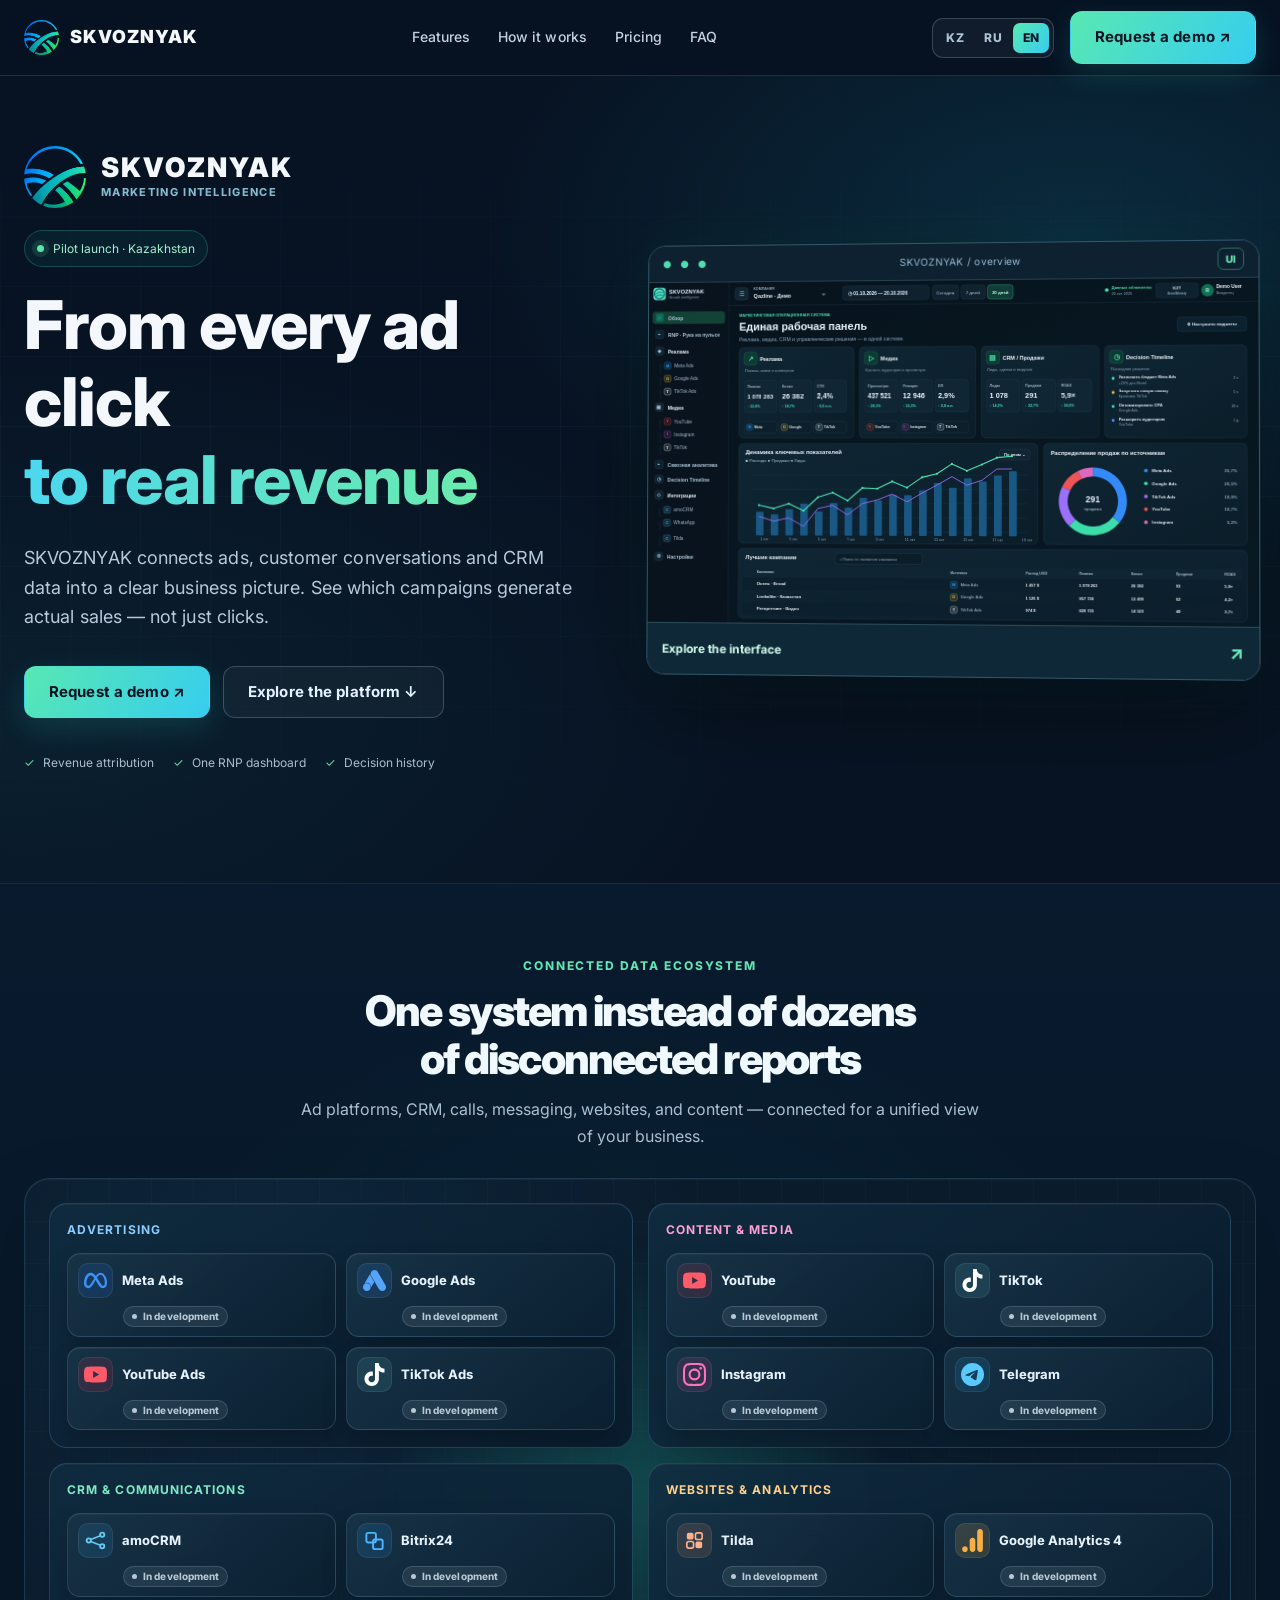
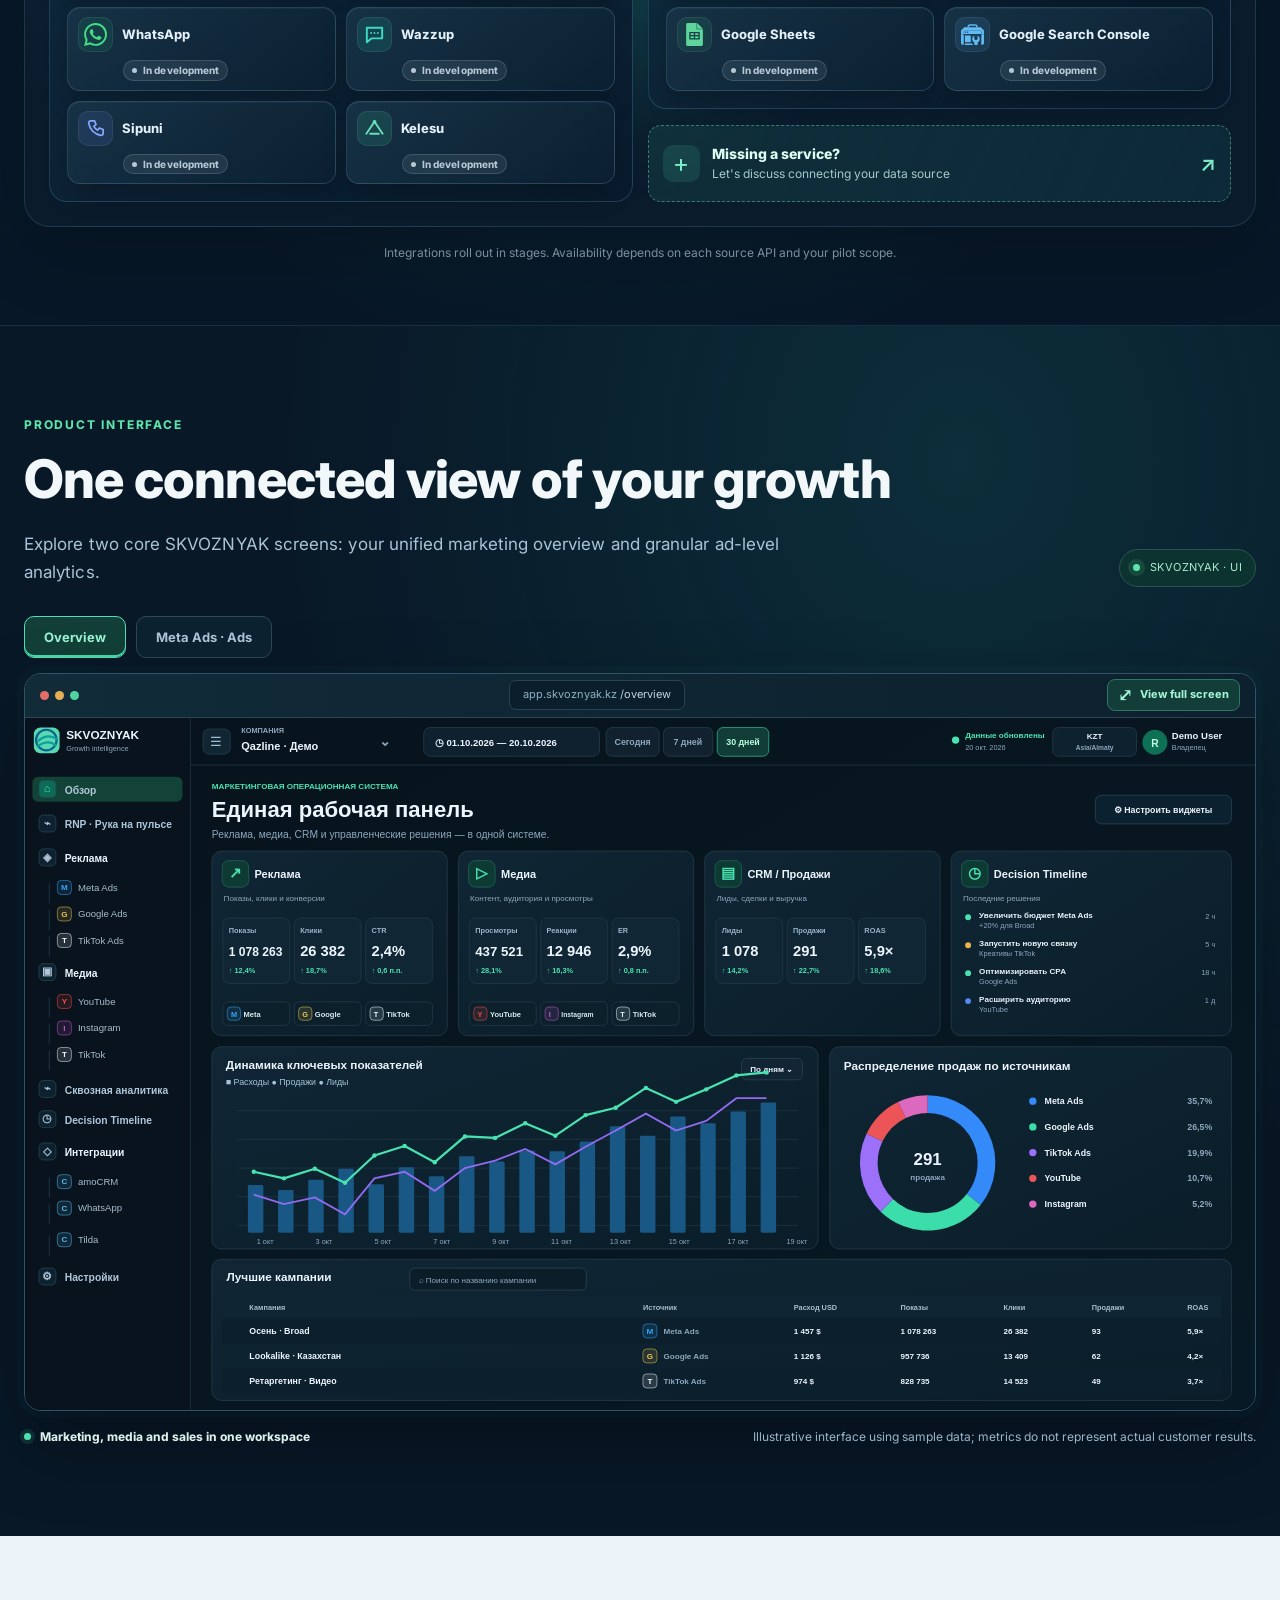
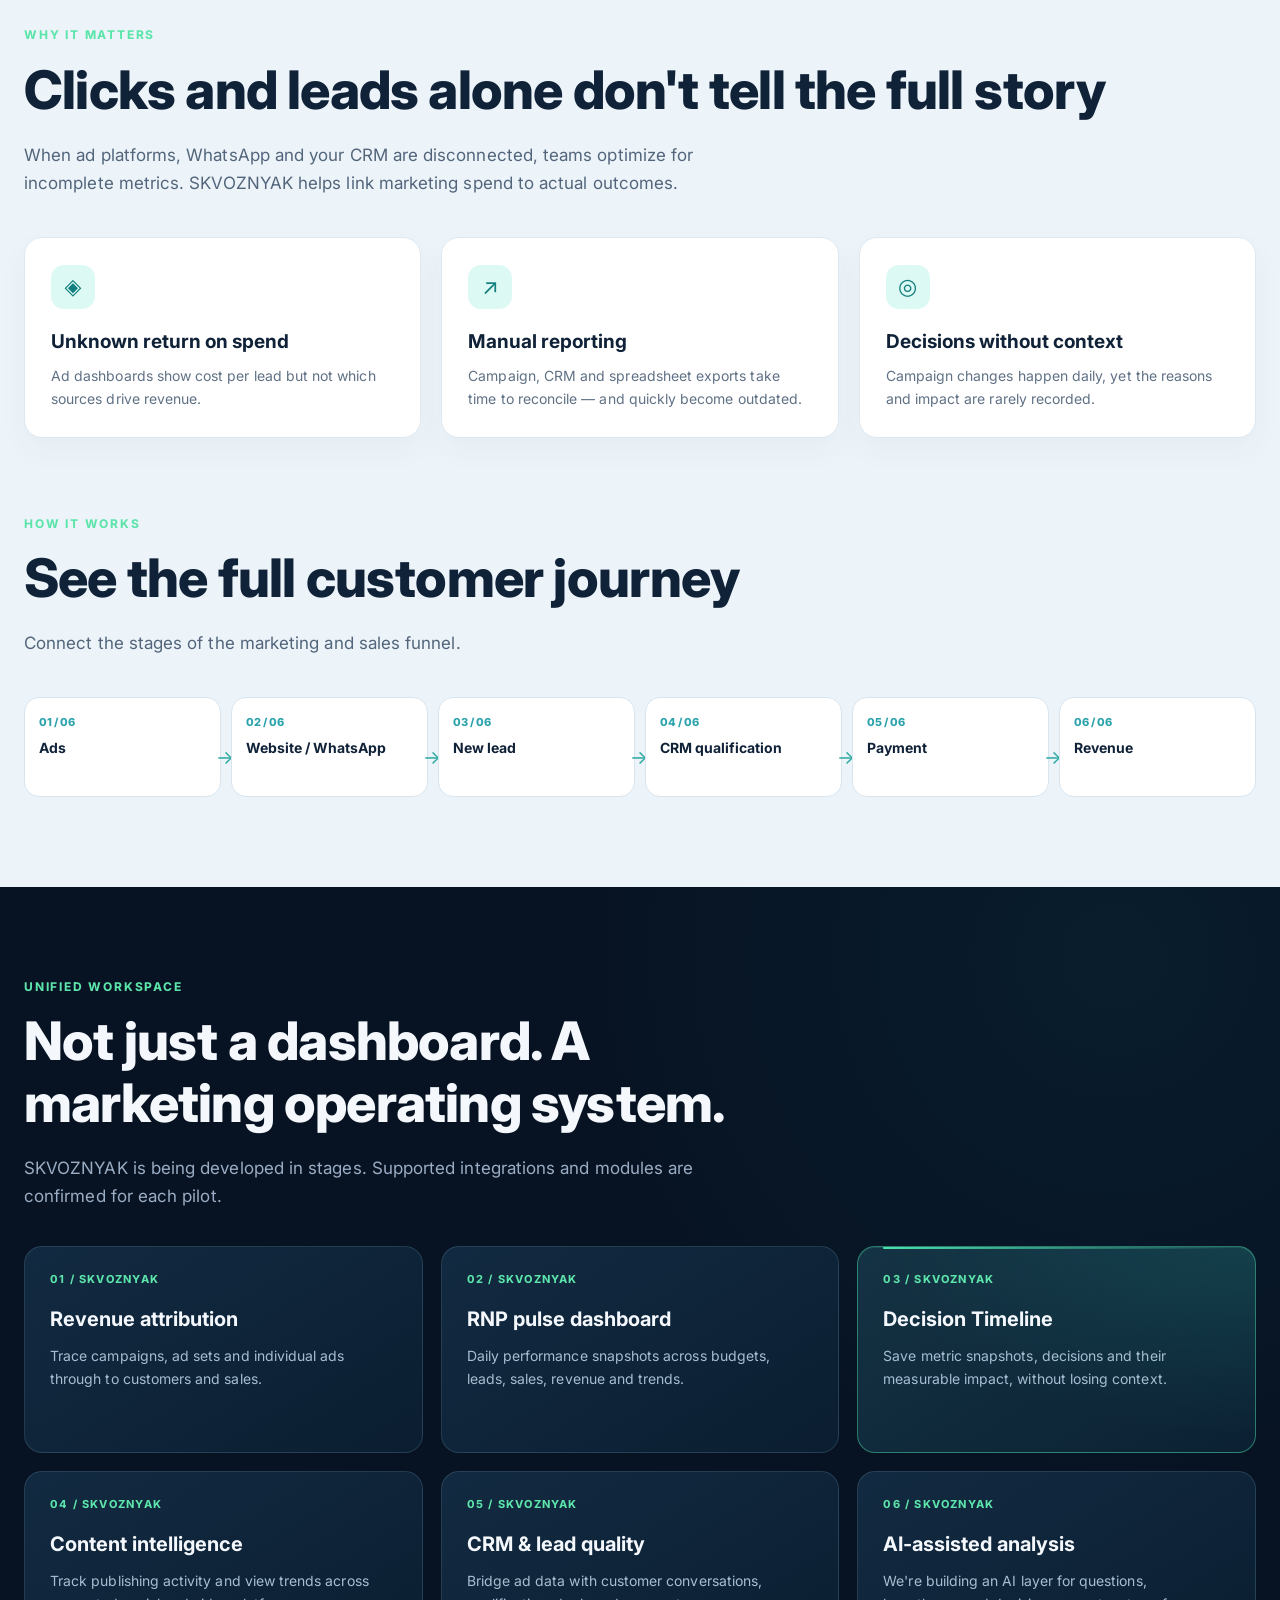
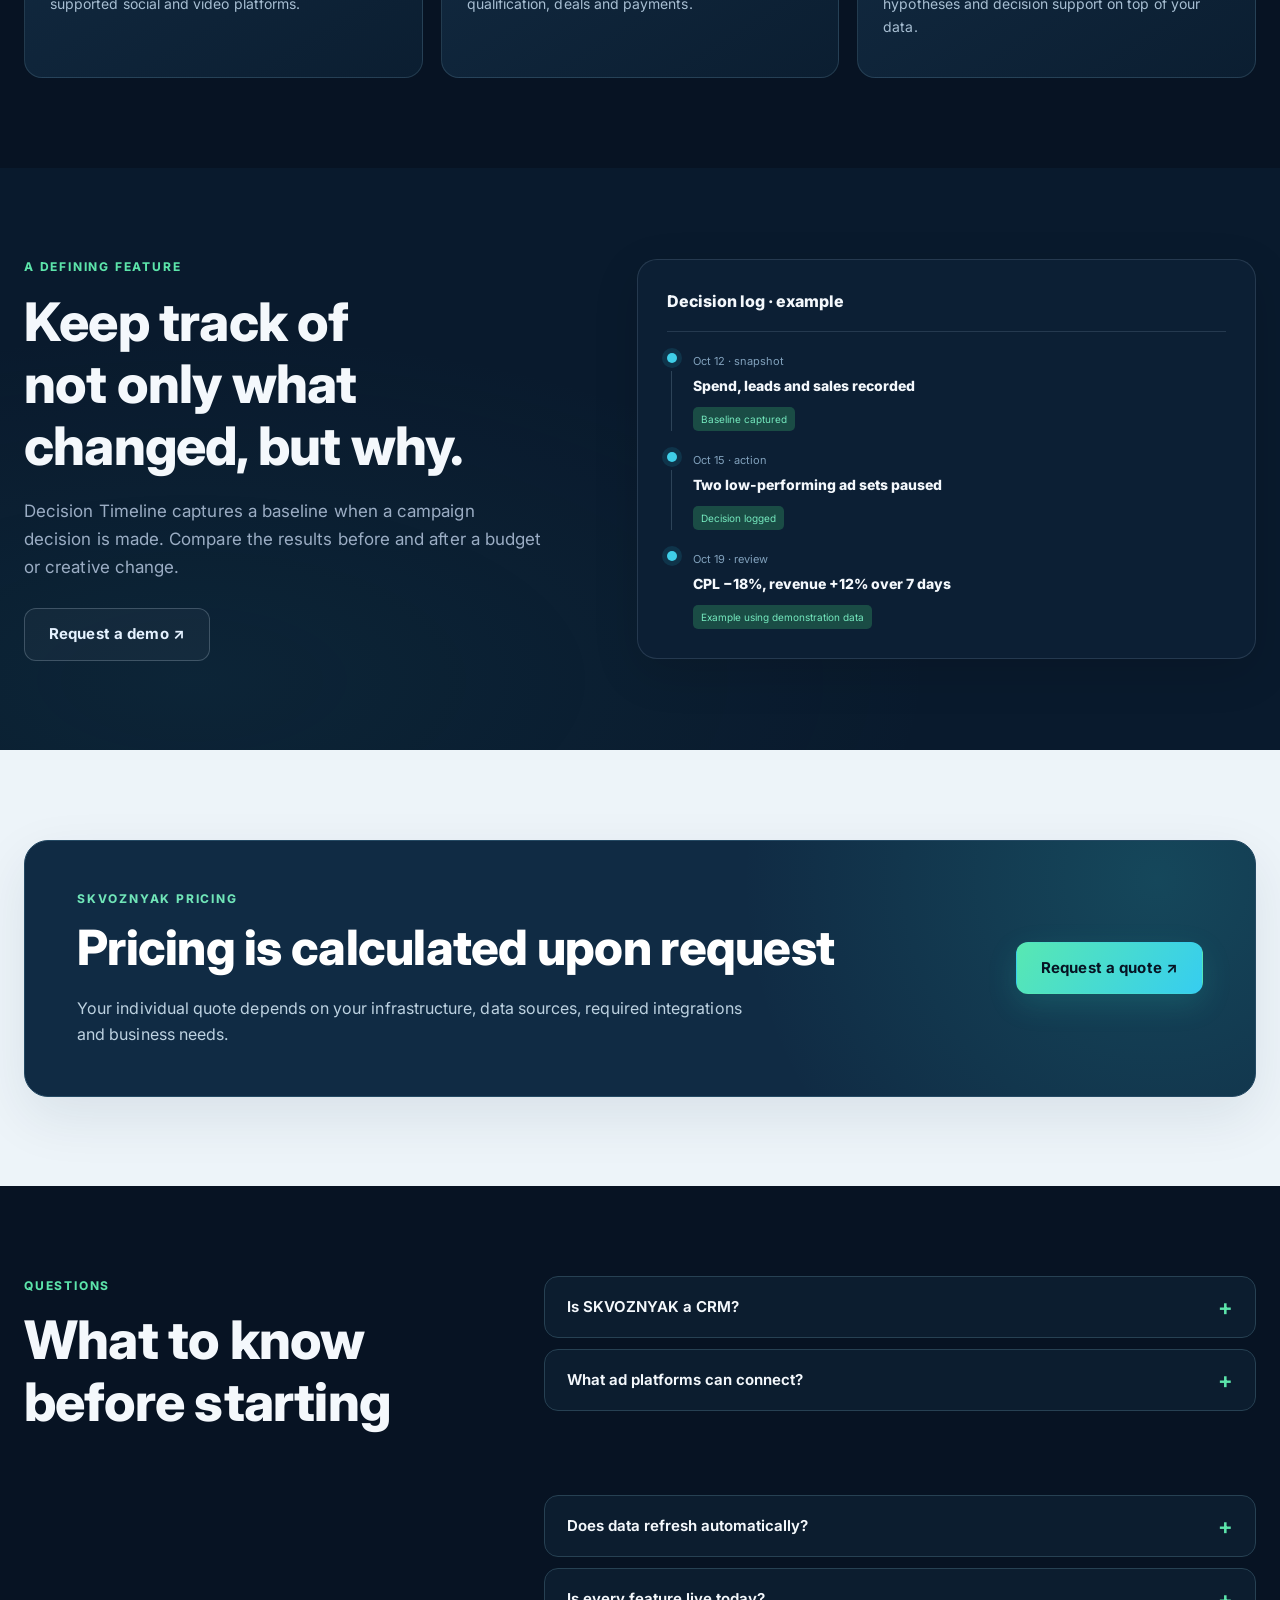
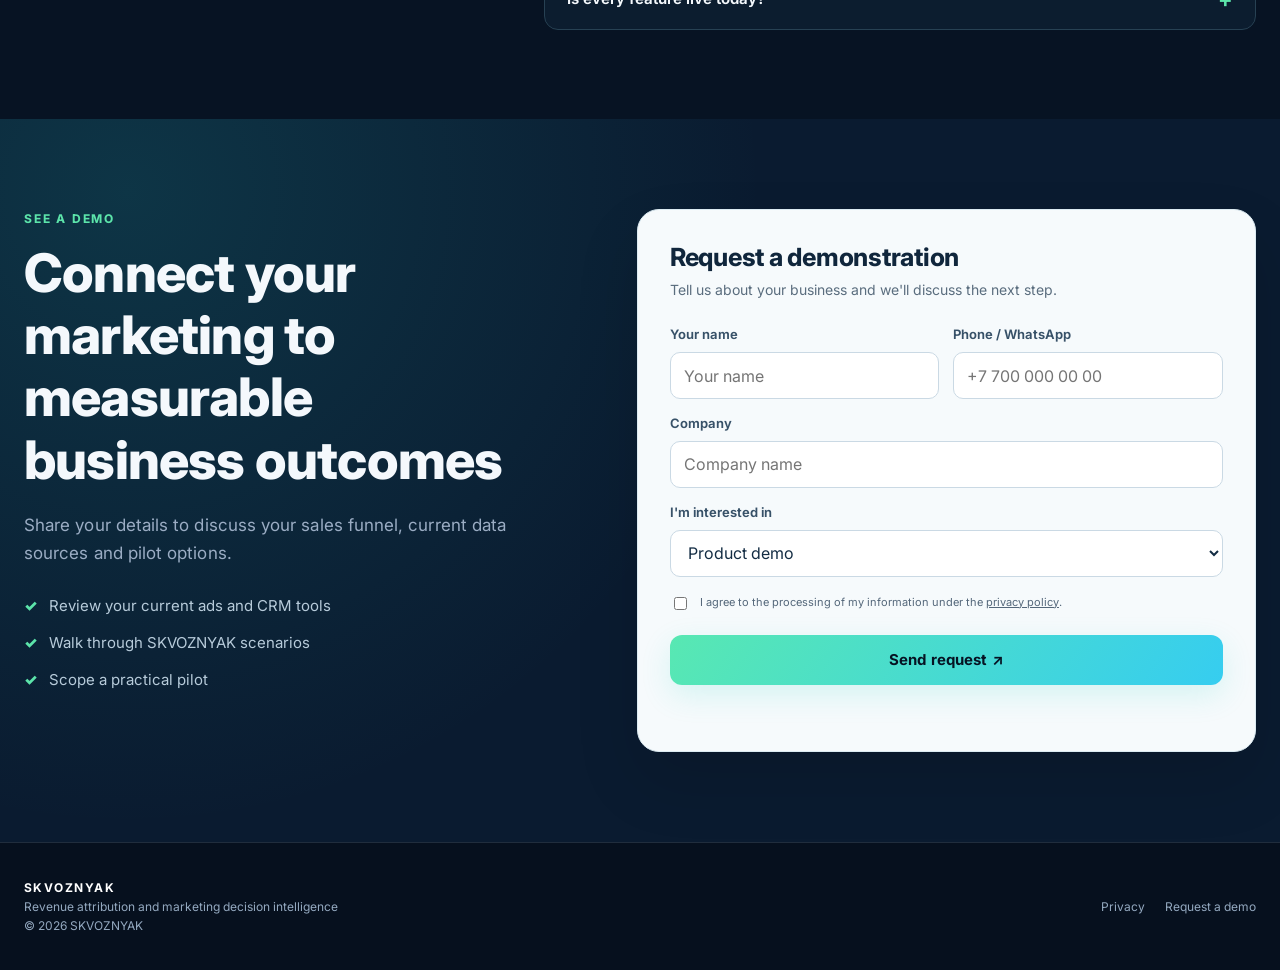
==== commit 98574d2a: "fix: remove temporary pilot price placeholders" ====
--- a/en/index.html
+++ b/en/index.html
@@ -96,7 +96,7 @@
 <div class="container"><div class="eyebrow">CASE STUDIES & RESULTS</div><h2>Case studies / Pilot results</h2><p class="section-lead">This section will be published once actual pilot results are verified.</p>
 <div class="pilot-cases-grid"><article class="pilot-case"><h3>[Client name]</h3><dl><div><dt>Challenge</dt><dd>[Challenge]</dd></div><div><dt>Before</dt><dd>[Before result]</dd></div><div><dt>After</dt><dd>[After result]</dd></div></dl></article><article class="pilot-case"><h3>[Client name]</h3><dl><div><dt>Challenge</dt><dd>[Challenge]</dd></div><div><dt>Before</dt><dd>[Before result]</dd></div><div><dt>After</dt><dd>[After result]</dd></div></dl></article></div></div></section>
 <section class="section section-light" id="pricing"><div class="container"><div class="quote-panel">
-<div class="quote-copy"><div class="eyebrow">SKVOZNYAK pricing</div><h2>Pricing is calculated upon request</h2><p>Your individual quote depends on your infrastructure, data sources, required integrations and business needs.</p><p class="pilot-price-note">Pilot: [N] weeks, from [X] ₸</p></div>
+<div class="quote-copy"><div class="eyebrow">SKVOZNYAK pricing</div><h2>Pricing is calculated upon request</h2><p>Your individual quote depends on your infrastructure, data sources, required integrations and business needs.</p></div>
 <a href="#contact" class="button button-primary">Request a quote ↗</a>
 </div></div></section>
 <section class="section section-faq" id="faq"><div class="container faq-layout"><div class="faq-heading"><div class="eyebrow">Questions</div><h2>What to know before starting</h2></div><div class="faq-list"><details><summary>Is SKVOZNYAK a CRM?</summary><p>SKVOZNYAK is primarily a marketing intelligence and decision platform. CRM integrations and new CRM modules are scoped separately.</p></details><details><summary>What ad platforms can connect?</summary><p>The architecture targets Meta, Google, TikTok and other channels. Each connection is confirmed based on API access and permissions.</p></details><details><summary>Can we see a demo first?</summary><p>Yes. We can walk through an interface using illustrative data and then define a suitable pilot.</p></details><details><summary>Does data refresh automatically?</summary><p>For supported APIs, data can sync automatically. Frequency and historical coverage depend on the connected provider.</p></details><details><summary>Is every feature live today?</summary><p>SKVOZNYAK is in pilot development. Features roll out in stages, and the delivered scope is agreed before onboarding.</p></details></div></div></section>
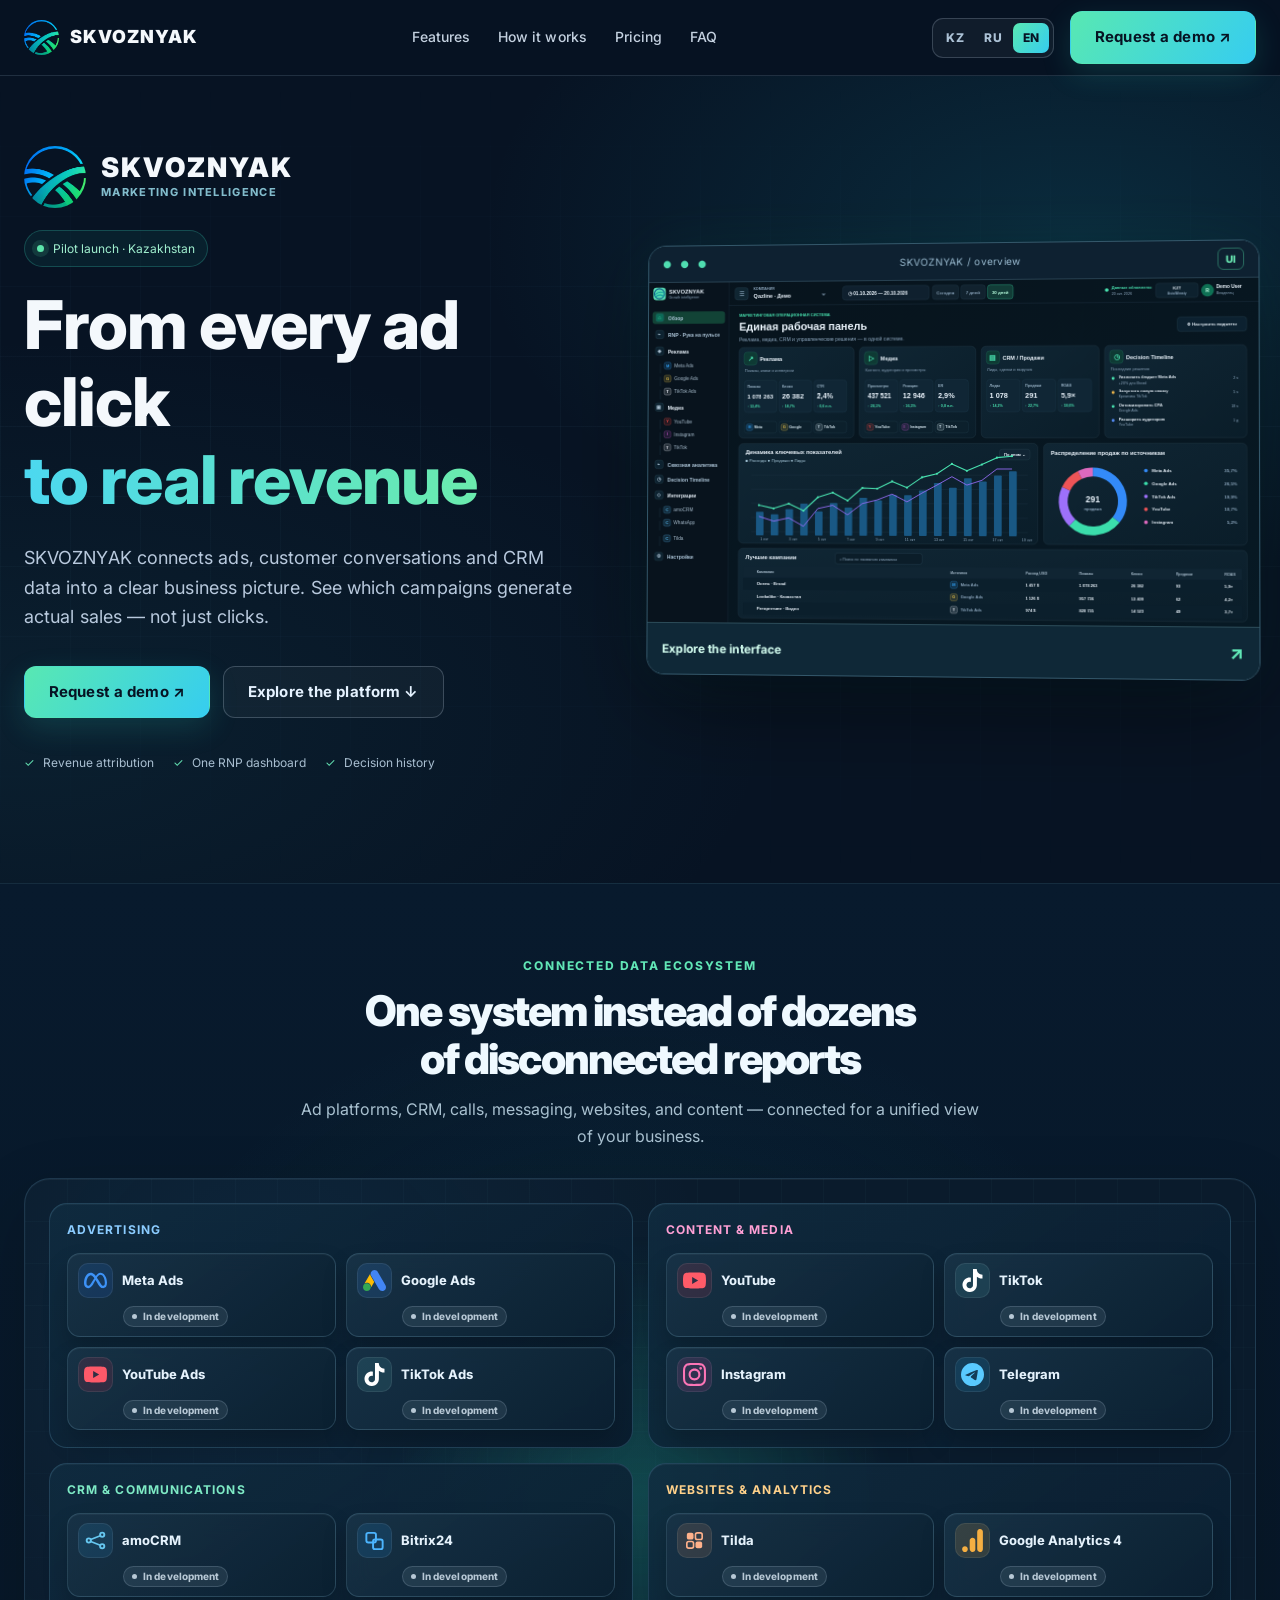
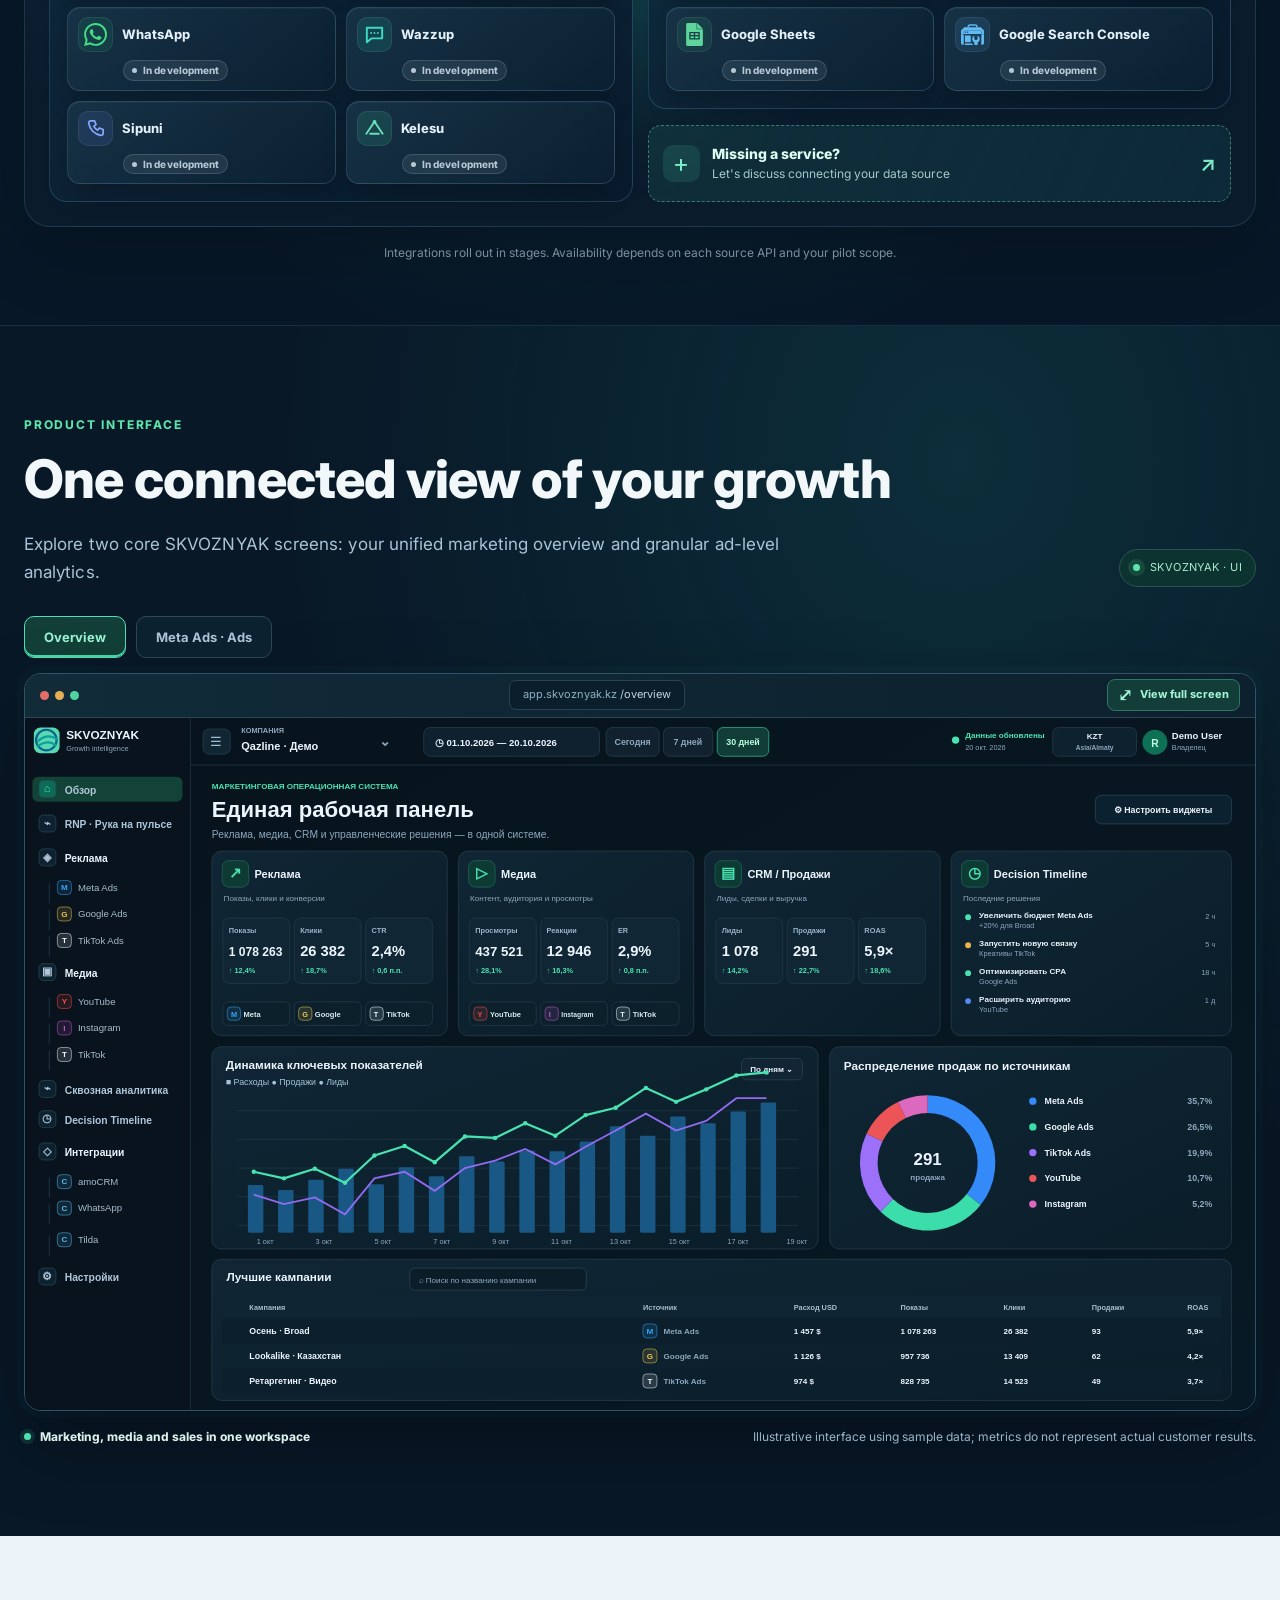
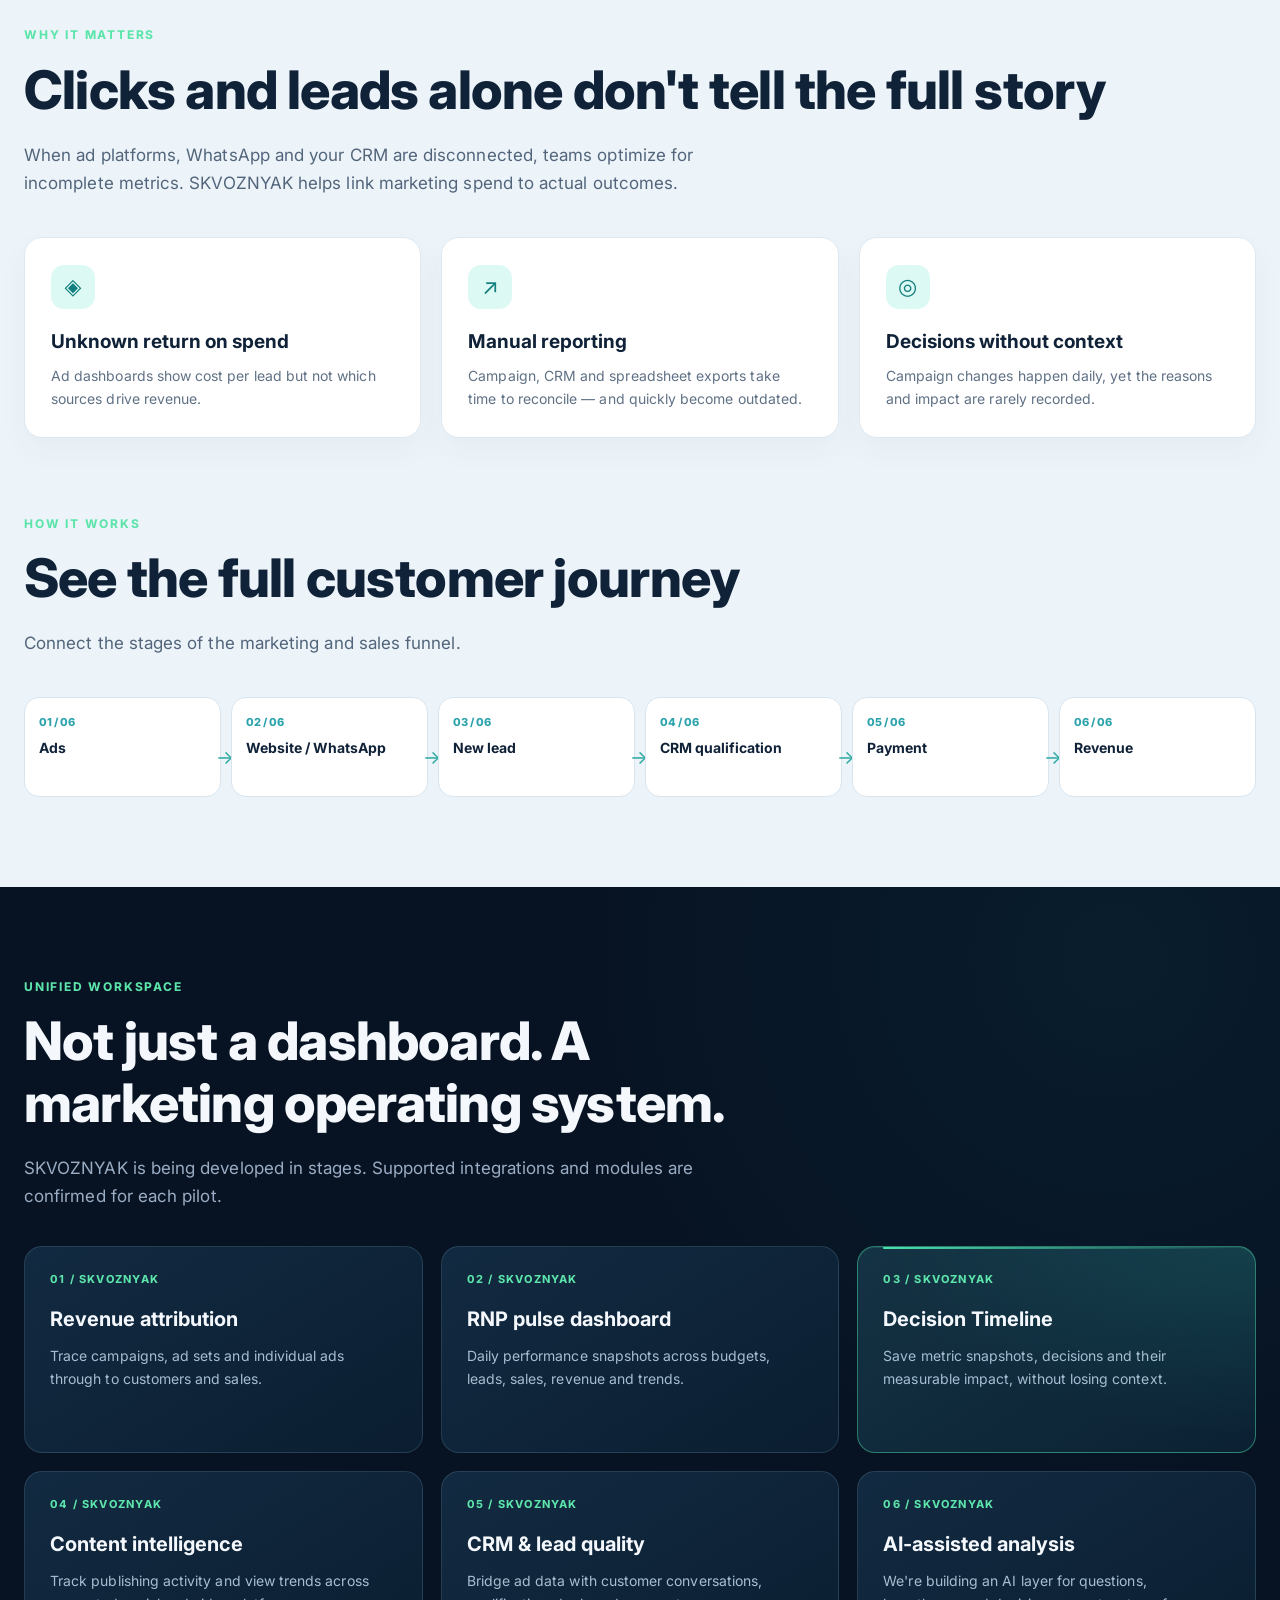
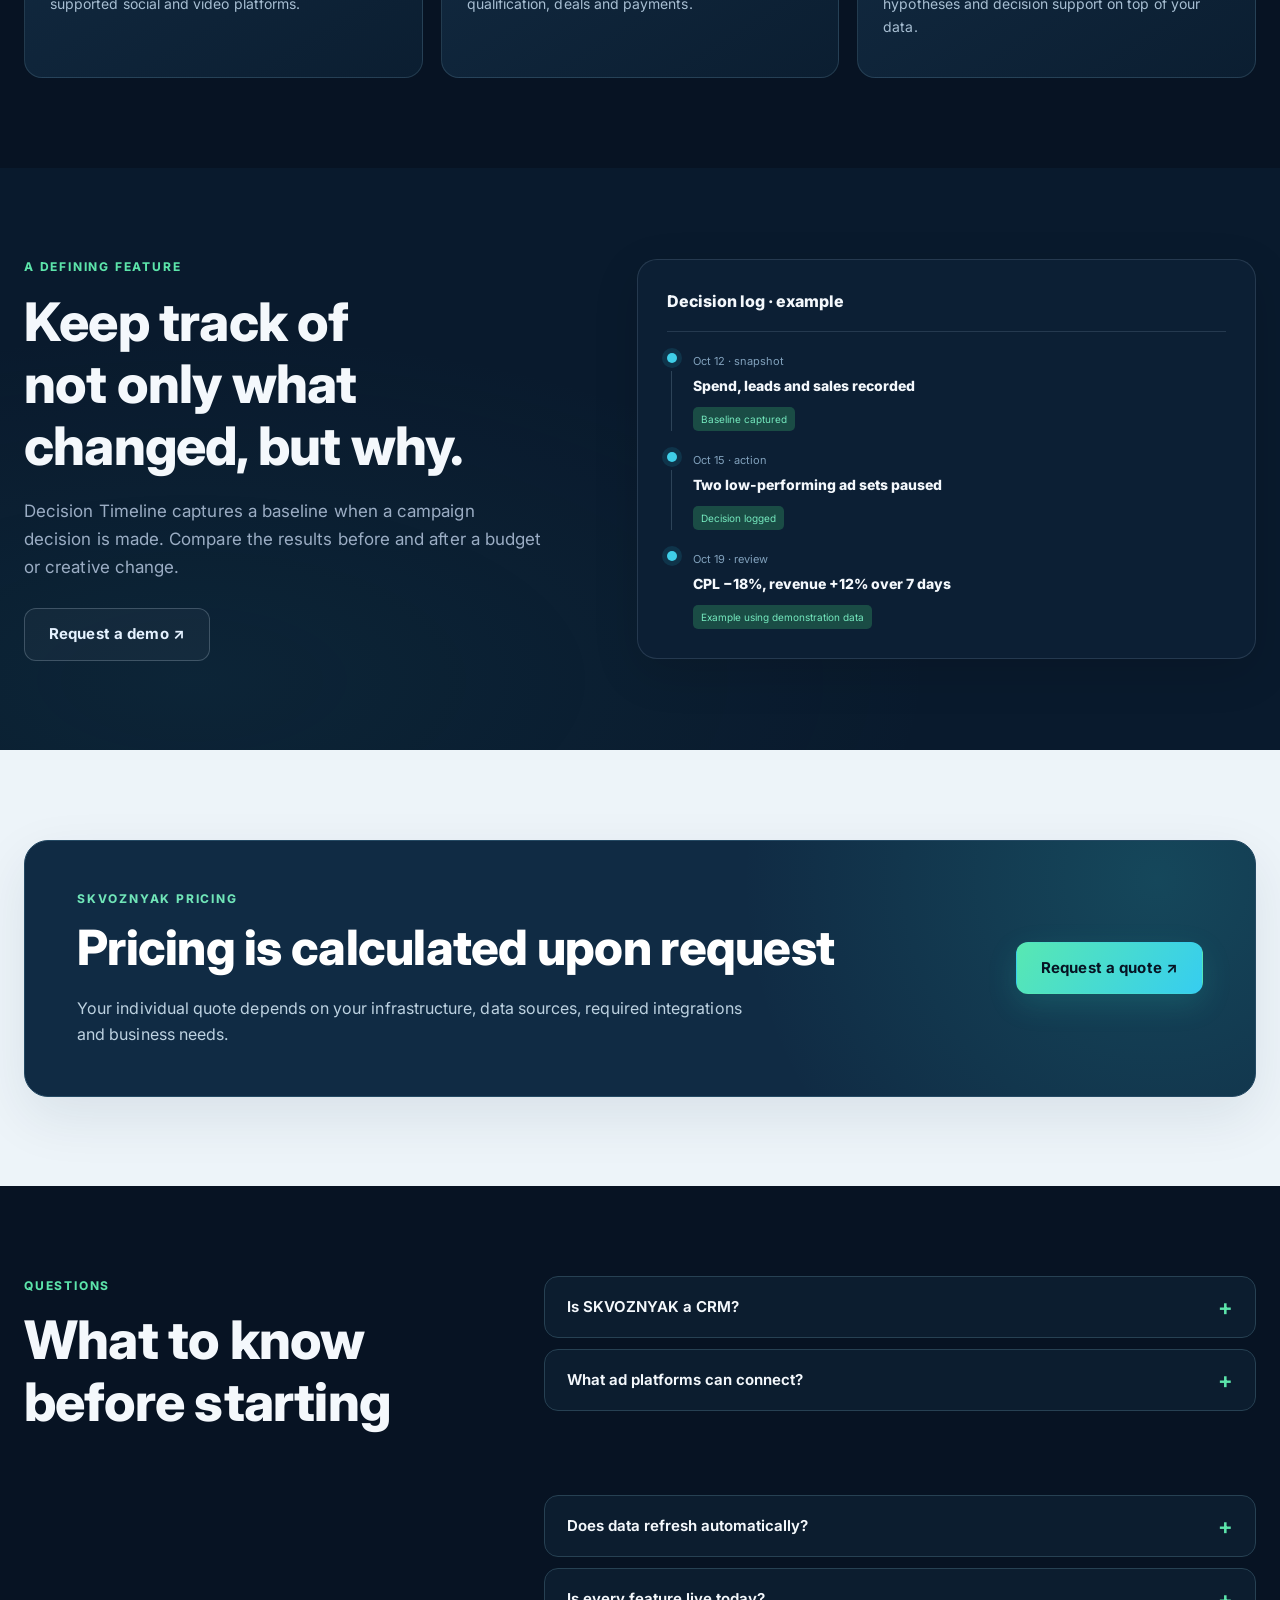
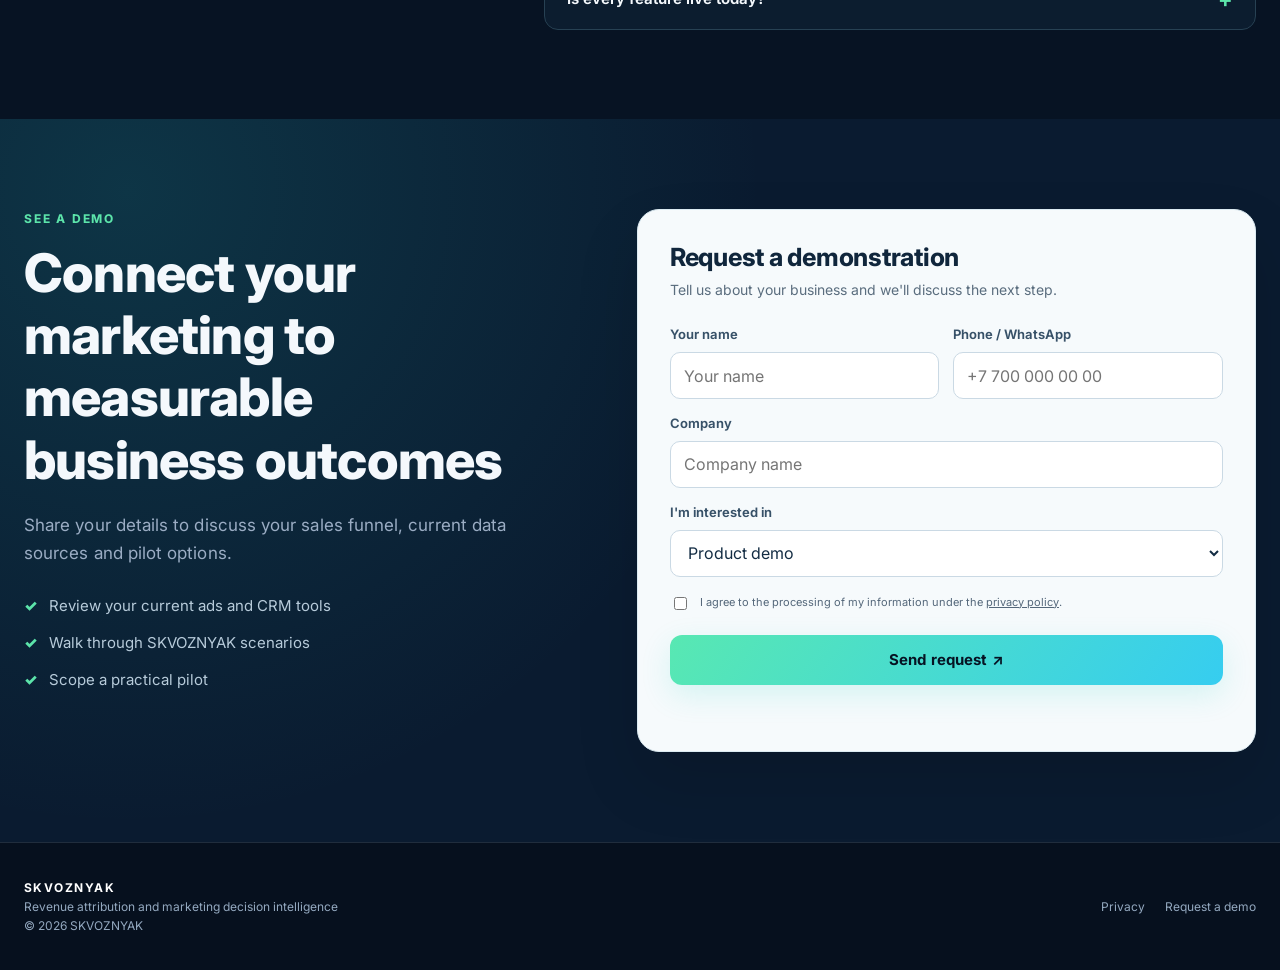
==== commit 90b75d3e: "fix: inline integration SVG icons for Safari and restore Google Ads logo" ====
--- a/en/index.html
+++ b/en/index.html
@@ -1,10 +1,10 @@
 <!doctype html>
 <html lang="en"><head><meta charset="utf-8"><meta name="viewport" content="width=device-width,initial-scale=1">
 <meta name="theme-color" content="#071323"><meta name="description" content="SKVOZNYAK — marketing attribution, RNP dashboards and decision tracking. From ad clicks to real revenue."><meta name="robots" content="index,follow">
-<title>SKVOZNYAK | Marketing intelligence</title><link rel="canonical" href="https://skvoznyak.kz/en/">
-<meta property="og:type" content="website"><meta property="og:title" content="SKVOZNYAK | Marketing intelligence"><meta property="og:description" content="SKVOZNYAK — marketing attribution, RNP dashboards and decision tracking. From ad clicks to real revenue."><meta property="og:url" content="https://skvoznyak.kz/en/">
+<title>SKVOZNYAK | Marketing intelligence</title><link rel="canonical" href="https://skvoznyak.com/">
+<meta property="og:type" content="website"><meta property="og:title" content="SKVOZNYAK | Marketing intelligence"><meta property="og:description" content="SKVOZNYAK — marketing attribution, RNP dashboards and decision tracking. From ad clicks to real revenue."><meta property="og:url" content="https://skvoznyak.com/">
 <meta property="og:image" content="https://skvoznyak.kz/assets/skvoznyak-logo.webp"><meta name="twitter:card" content="summary">
-<link rel="alternate" hreflang="kk-KZ" href="https://skvoznyak.kz/"><link rel="alternate" hreflang="ru-KZ" href="https://skvoznyak.kz/ru/"><link rel="alternate" hreflang="en" href="https://skvoznyak.kz/en/"><link rel="alternate" hreflang="x-default" href="https://skvoznyak.kz/">
+<link rel="alternate" hreflang="kk-KZ" href="https://skvoznyak.kz/"><link rel="alternate" hreflang="ru-KZ" href="https://skvoznyak.kz/ru/"><link rel="alternate" hreflang="en" href="https://skvoznyak.com/"><link rel="alternate" hreflang="x-default" href="https://skvoznyak.com/">
 <link rel="icon" href="../assets/favicon.svg" type="image/svg+xml"><link rel="stylesheet" href="../assets/styles.css?v=20261022-site-audit-v1">
 <link rel="stylesheet" href="../assets/integrations.css?v=20261022-status-v1">
 
@@ -13,7 +13,7 @@
 <a class="logo" href="/en/" aria-label="SKVOZNYAK"><span class="logo-mark" aria-hidden="true"></span><span>SKVOZNYAK</span></a>
 <nav class="nav" id="site-nav" data-menu aria-label="Primary navigation">
 <a href="#features">Features</a><a href="#how">How it works</a><a href="#pricing">Pricing</a><a href="#faq">FAQ</a>
-</nav><div class="nav-right"><nav class="language-switch" aria-label="Select language"><a class="locale-link" href="https://skvoznyak.kz/" lang="kk" hreflang="kk">KZ</a><a class="locale-link" href="https://skvoznyak.kz/ru/" lang="ru" hreflang="ru">RU</a><a class="locale-link is-active" href="https://skvoznyak.kz/en/" lang="en" hreflang="en" aria-current="page">EN</a></nav>
+</nav><div class="nav-right"><nav class="language-switch" aria-label="Select language"><a class="locale-link" href="/kz/" lang="kk" hreflang="kk">KZ</a><a class="locale-link" href="/ru/" lang="ru" hreflang="ru">RU</a><a class="locale-link is-active" href="/en/" lang="en" hreflang="en" aria-current="page">EN</a></nav>
 <a href="#contact" class="button button-primary">Request a demo ↗</a>
 <button class="mobile-menu-btn" data-menu-button aria-label="Menu" aria-expanded="false" aria-controls="site-nav">☰</button></div></div></header>
 <main>
@@ -31,23 +31,23 @@
     <div class="integration-groups">
       <div class="integration-group" data-integration-group>
         <div class="integration-group__head"><h3>Advertising</h3></div>
-        <div class="integration-group__grid"><div class="integration-chip integration-chip--meta" data-integration-item><div class="integration-chip__inner"><span class="integration-chip__badge" aria-hidden="true"><svg class="integration-icon" viewBox="0 0 24 24" aria-hidden="true" focusable="false"><use href="/assets/integration-icons.svg#meta"></use></svg></span><span class="integration-chip__name">Meta Ads</span></div></div>
-<div class="integration-chip integration-chip--googleads" data-integration-item><div class="integration-chip__inner"><span class="integration-chip__badge" aria-hidden="true"><svg class="integration-icon" viewBox="0 0 24 24" aria-hidden="true" focusable="false"><use href="/assets/integration-icons.svg#googleads"></use></svg></span><span class="integration-chip__name">Google Ads</span></div></div>
-<div class="integration-chip integration-chip--youtubeads" data-integration-item><div class="integration-chip__inner"><span class="integration-chip__badge" aria-hidden="true"><svg class="integration-icon" viewBox="0 0 24 24" aria-hidden="true" focusable="false"><use href="/assets/integration-icons.svg#youtube"></use></svg></span><span class="integration-chip__name">YouTube Ads</span></div></div>
-<div class="integration-chip integration-chip--tiktokads" data-integration-item><div class="integration-chip__inner"><span class="integration-chip__badge" aria-hidden="true"><svg class="integration-icon" viewBox="0 0 24 24" aria-hidden="true" focusable="false"><use href="/assets/integration-icons.svg#tiktok"></use></svg></span><span class="integration-chip__name">TikTok Ads</span></div></div></div>
+        <div class="integration-group__grid"><div class="integration-chip integration-chip--meta" data-integration-item><div class="integration-chip__inner"><span class="integration-chip__badge" aria-hidden="true"><svg class="integration-icon" viewBox="0 0 24 24" aria-hidden="true" focusable="false"><path d="M6.915 4.03c-1.968 0-3.683 1.28-4.871 3.113C.704 9.208 0 11.883 0 14.449c0 .706.07 1.369.21 1.973a6.624 6.624 0 0 0 .265.86 5.297 5.297 0 0 0 .371.761c.696 1.159 1.818 1.927 3.593 1.927 1.497 0 2.633-.671 3.965-2.444.76-1.012 1.144-1.626 2.663-4.32l.756-1.339.186-.325c.061.1.121.196.183.3l2.152 3.595c.724 1.21 1.665 2.556 2.47 3.314 1.046.987 1.992 1.22 3.06 1.22 1.075 0 1.876-.355 2.455-.843a3.743 3.743 0 0 0 .81-.973c.542-.939.861-2.127.861-3.745 0-2.72-.681-5.357-2.084-7.45-1.282-1.912-2.957-2.93-4.716-2.93-1.047 0-2.088.467-3.053 1.308-.652.57-1.257 1.29-1.82 2.05-.69-.875-1.335-1.547-1.958-2.056-1.182-.966-2.315-1.303-3.454-1.303zm10.16 2.053c1.147 0 2.188.758 2.992 1.999 1.132 1.748 1.647 4.195 1.647 6.4 0 1.548-.368 2.9-1.839 2.9-.58 0-1.027-.23-1.664-1.004-.496-.601-1.343-1.878-2.832-4.358l-.617-1.028a44.908 44.908 0 0 0-1.255-1.98c.07-.109.141-.224.211-.327 1.12-1.667 2.118-2.602 3.358-2.602zm-10.201.553c1.265 0 2.058.791 2.675 1.446.307.327.737.871 1.234 1.579l-1.02 1.566c-.757 1.163-1.882 3.017-2.837 4.338-1.191 1.649-1.81 1.817-2.486 1.817-.524 0-1.038-.237-1.383-.794-.263-.426-.464-1.13-.464-2.046 0-2.221.63-4.535 1.66-6.088.454-.687.964-1.226 1.533-1.533a2.264 2.264 0 0 1 1.088-.285z"/></svg></span><span class="integration-chip__name">Meta Ads</span></div></div>
+<div class="integration-chip integration-chip--googleads" data-integration-item><div class="integration-chip__inner"><span class="integration-chip__badge" aria-hidden="true"><svg class="integration-icon" viewBox="0 0 24 24" aria-hidden="true" focusable="false"><path fill="#FBBC04" d="M7.5137 4.8438L1.5645 15.1484A4.5 4.5 0 0 1 4 14.4297c2.5597-.0075 4.6248 2.1585 4.4941 4.7148l3.2168-5.5723-3.6094-6.25c-.4499-.7793-.6322-1.6394-.5878-2.4784z"/><path fill="#4285F4" d="M23.4641 16.9287L15.4632 3.072C14.3586 1.1587 11.9121 .5028 9.9988 1.6074S7.4295 5.1585 8.5341 7.0718l8.0009 13.8567c1.1046 1.9133 3.5511 2.5679 5.4644 1.4646 1.9134-1.1046 2.568-3.5511 1.4647-5.4644z"/><path fill="#34A853" d="M3.9998 22.9291C1.7908 22.9291 0 21.1383 0 18.9293s1.7908-3.9998 3.9998-3.9998 3.9998 1.7908 3.9998 3.9998-1.7908 3.9998-3.9998 3.9998z"/></svg></span><span class="integration-chip__name">Google Ads</span></div></div>
+<div class="integration-chip integration-chip--youtubeads" data-integration-item><div class="integration-chip__inner"><span class="integration-chip__badge" aria-hidden="true"><svg class="integration-icon" viewBox="0 0 24 24" aria-hidden="true" focusable="false"><path d="M23.498 6.186a3.016 3.016 0 0 0-2.122-2.136C19.505 3.545 12 3.545 12 3.545s-7.505 0-9.377.505A3.017 3.017 0 0 0 .502 6.186C0 8.07 0 12 0 12s0 3.93.502 5.814a3.016 3.016 0 0 0 2.122 2.136c1.871.505 9.376.505 9.376.505s7.505 0 9.377-.505a3.015 3.015 0 0 0 2.122-2.136C24 15.93 24 12 24 12s0-3.93-.502-5.814zM9.545 15.568V8.432L15.818 12l-6.273 3.568z"/></svg></span><span class="integration-chip__name">YouTube Ads</span></div></div>
+<div class="integration-chip integration-chip--tiktokads" data-integration-item><div class="integration-chip__inner"><span class="integration-chip__badge" aria-hidden="true"><svg class="integration-icon" viewBox="0 0 24 24" aria-hidden="true" focusable="false"><path d="M12.525.02c1.31-.02 2.61-.01 3.91-.02.08 1.53.63 3.09 1.75 4.17 1.12 1.11 2.7 1.62 4.24 1.79v4.03c-1.44-.05-2.89-.35-4.2-.97-.57-.26-1.1-.59-1.62-.93-.01 2.92.01 5.84-.02 8.75-.08 1.4-.54 2.79-1.35 3.94-1.31 1.92-3.58 3.17-5.91 3.21-1.43.08-2.86-.31-4.08-1.03-2.02-1.19-3.44-3.37-3.65-5.71-.02-.5-.03-1-.01-1.49.18-1.9 1.12-3.72 2.58-4.96 1.66-1.44 3.98-2.13 6.15-1.72.02 1.48-.04 2.96-.04 4.44-.99-.32-2.15-.23-3.02.37-.63.41-1.11 1.04-1.36 1.75-.21.51-.15 1.07-.14 1.61.24 1.64 1.82 3.02 3.5 2.87 1.12-.01 2.19-.66 2.77-1.61.19-.33.4-.67.41-1.06.1-1.79.06-3.57.07-5.36.01-4.03-.01-8.05.02-12.07z"/></svg></span><span class="integration-chip__name">TikTok Ads</span></div></div></div>
       </div>
       <div class="integration-group" data-integration-group>
         <div class="integration-group__head"><h3>Content &amp; media</h3></div>
-        <div class="integration-group__grid"><div class="integration-chip integration-chip--youtube" data-integration-item><div class="integration-chip__inner"><span class="integration-chip__badge" aria-hidden="true"><svg class="integration-icon" viewBox="0 0 24 24" aria-hidden="true" focusable="false"><use href="/assets/integration-icons.svg#youtube"></use></svg></span><span class="integration-chip__name">YouTube</span></div></div>
-<div class="integration-chip integration-chip--tiktok" data-integration-item><div class="integration-chip__inner"><span class="integration-chip__badge" aria-hidden="true"><svg class="integration-icon" viewBox="0 0 24 24" aria-hidden="true" focusable="false"><use href="/assets/integration-icons.svg#tiktok"></use></svg></span><span class="integration-chip__name">TikTok</span></div></div>
-<div class="integration-chip integration-chip--instagram" data-integration-item><div class="integration-chip__inner"><span class="integration-chip__badge" aria-hidden="true"><svg class="integration-icon" viewBox="0 0 24 24" aria-hidden="true" focusable="false"><use href="/assets/integration-icons.svg#instagram"></use></svg></span><span class="integration-chip__name">Instagram</span></div></div>
-<div class="integration-chip integration-chip--telegram" data-integration-item><div class="integration-chip__inner"><span class="integration-chip__badge" aria-hidden="true"><svg class="integration-icon" viewBox="0 0 24 24" aria-hidden="true" focusable="false"><use href="/assets/integration-icons.svg#telegram"></use></svg></span><span class="integration-chip__name">Telegram</span></div></div></div>
+        <div class="integration-group__grid"><div class="integration-chip integration-chip--youtube" data-integration-item><div class="integration-chip__inner"><span class="integration-chip__badge" aria-hidden="true"><svg class="integration-icon" viewBox="0 0 24 24" aria-hidden="true" focusable="false"><path d="M23.498 6.186a3.016 3.016 0 0 0-2.122-2.136C19.505 3.545 12 3.545 12 3.545s-7.505 0-9.377.505A3.017 3.017 0 0 0 .502 6.186C0 8.07 0 12 0 12s0 3.93.502 5.814a3.016 3.016 0 0 0 2.122 2.136c1.871.505 9.376.505 9.376.505s7.505 0 9.377-.505a3.015 3.015 0 0 0 2.122-2.136C24 15.93 24 12 24 12s0-3.93-.502-5.814zM9.545 15.568V8.432L15.818 12l-6.273 3.568z"/></svg></span><span class="integration-chip__name">YouTube</span></div></div>
+<div class="integration-chip integration-chip--tiktok" data-integration-item><div class="integration-chip__inner"><span class="integration-chip__badge" aria-hidden="true"><svg class="integration-icon" viewBox="0 0 24 24" aria-hidden="true" focusable="false"><path d="M12.525.02c1.31-.02 2.61-.01 3.91-.02.08 1.53.63 3.09 1.75 4.17 1.12 1.11 2.7 1.62 4.24 1.79v4.03c-1.44-.05-2.89-.35-4.2-.97-.57-.26-1.1-.59-1.62-.93-.01 2.92.01 5.84-.02 8.75-.08 1.4-.54 2.79-1.35 3.94-1.31 1.92-3.58 3.17-5.91 3.21-1.43.08-2.86-.31-4.08-1.03-2.02-1.19-3.44-3.37-3.65-5.71-.02-.5-.03-1-.01-1.49.18-1.9 1.12-3.72 2.58-4.96 1.66-1.44 3.98-2.13 6.15-1.72.02 1.48-.04 2.96-.04 4.44-.99-.32-2.15-.23-3.02.37-.63.41-1.11 1.04-1.36 1.75-.21.51-.15 1.07-.14 1.61.24 1.64 1.82 3.02 3.5 2.87 1.12-.01 2.19-.66 2.77-1.61.19-.33.4-.67.41-1.06.1-1.79.06-3.57.07-5.36.01-4.03-.01-8.05.02-12.07z"/></svg></span><span class="integration-chip__name">TikTok</span></div></div>
+<div class="integration-chip integration-chip--instagram" data-integration-item><div class="integration-chip__inner"><span class="integration-chip__badge" aria-hidden="true"><svg class="integration-icon" viewBox="0 0 24 24" aria-hidden="true" focusable="false"><path d="M7.0301.084c-1.2768.0602-2.1487.264-2.911.5634-.7888.3075-1.4575.72-2.1228 1.3877-.6652.6677-1.075 1.3368-1.3802 2.127-.2954.7638-.4956 1.6365-.552 2.914-.0564 1.2775-.0689 1.6882-.0626 4.947.0062 3.2586.0206 3.6671.0825 4.9473.061 1.2765.264 2.1482.5635 2.9107.308.7889.72 1.4573 1.388 2.1228.6679.6655 1.3365 1.0743 2.1285 1.38.7632.295 1.6361.4961 2.9134.552 1.2773.056 1.6884.069 4.9462.0627 3.2578-.0062 3.668-.0207 4.9478-.0814 1.28-.0607 2.147-.2652 2.9098-.5633.7889-.3086 1.4578-.72 2.1228-1.3881.665-.6682 1.0745-1.3378 1.3795-2.1284.2957-.7632.4966-1.636.552-2.9124.056-1.2809.0692-1.6898.063-4.948-.0063-3.2583-.021-3.6668-.0817-4.9465-.0607-1.2797-.264-2.1487-.5633-2.9117-.3084-.7889-.72-1.4568-1.3876-2.1228C21.2982 1.33 20.628.9208 19.8378.6165 19.074.321 18.2017.1197 16.9244.0645 15.6471.0093 15.236-.005 11.977.0014 8.718.0076 8.31.0215 7.0301.0839m.1402 21.6932c-1.17-.0509-1.8053-.2453-2.2287-.408-.5606-.216-.96-.4771-1.3819-.895-.422-.4178-.6811-.8186-.9-1.378-.1644-.4234-.3624-1.058-.4171-2.228-.0595-1.2645-.072-1.6442-.079-4.848-.007-3.2037.0053-3.583.0607-4.848.05-1.169.2456-1.805.408-2.2282.216-.5613.4762-.96.895-1.3816.4188-.4217.8184-.6814 1.3783-.9003.423-.1651 1.0575-.3614 2.227-.4171 1.2655-.06 1.6447-.072 4.848-.079 3.2033-.007 3.5835.005 4.8495.0608 1.169.0508 1.8053.2445 2.228.408.5608.216.96.4754 1.3816.895.4217.4194.6816.8176.9005 1.3787.1653.4217.3617 1.056.4169 2.2263.0602 1.2655.0739 1.645.0796 4.848.0058 3.203-.0055 3.5834-.061 4.848-.051 1.17-.245 1.8055-.408 2.2294-.216.5604-.4763.96-.8954 1.3814-.419.4215-.8181.6811-1.3783.9-.4224.1649-1.0577.3617-2.2262.4174-1.2656.0595-1.6448.072-4.8493.079-3.2045.007-3.5825-.006-4.848-.0608M16.953 5.5864A1.44 1.44 0 1 0 18.39 4.144a1.44 1.44 0 0 0-1.437 1.4424M5.8385 12.012c.0067 3.4032 2.7706 6.1557 6.173 6.1493 3.4026-.0065 6.157-2.7701 6.1506-6.1733-.0065-3.4032-2.771-6.1565-6.174-6.1498-3.403.0067-6.156 2.771-6.1496 6.1738M8 12.0077a4 4 0 1 1 4.008 3.9921A3.9996 3.9996 0 0 1 8 12.0077"/></svg></span><span class="integration-chip__name">Instagram</span></div></div>
+<div class="integration-chip integration-chip--telegram" data-integration-item><div class="integration-chip__inner"><span class="integration-chip__badge" aria-hidden="true"><svg class="integration-icon" viewBox="0 0 24 24" aria-hidden="true" focusable="false"><path d="M11.944 0A12 12 0 0 0 0 12a12 12 0 0 0 12 12 12 12 0 0 0 12-12A12 12 0 0 0 12 0a12 12 0 0 0-.056 0zm4.962 7.224c.1-.002.321.023.465.14a.506.506 0 0 1 .171.325c.016.093.036.306.02.472-.18 1.898-.962 6.502-1.36 8.627-.168.9-.499 1.201-.82 1.23-.696.065-1.225-.46-1.9-.902-1.056-.693-1.653-1.124-2.678-1.8-1.185-.78-.417-1.21.258-1.91.177-.184 3.247-2.977 3.307-3.23.007-.032.014-.15-.056-.212s-.174-.041-.249-.024c-.106.024-1.793 1.14-5.061 3.345-.48.33-.913.49-1.302.48-.428-.008-1.252-.241-1.865-.44-.752-.245-1.349-.374-1.297-.789.027-.216.325-.437.893-.663 3.498-1.524 5.83-2.529 6.998-3.014 3.332-1.386 4.025-1.627 4.476-1.635z"/></svg></span><span class="integration-chip__name">Telegram</span></div></div></div>
       </div>
       <div class="integration-group" data-integration-group>
         <div class="integration-group__head"><h3>CRM &amp; communications</h3></div>
         <div class="integration-group__grid"><div class="integration-chip integration-chip--amocrm" data-integration-item><div class="integration-chip__inner"><span class="integration-chip__badge" aria-hidden="true"><svg class="integration-icon integration-icon--generic" viewBox="0 0 24 24" aria-hidden="true" focusable="false"><circle cx="5" cy="12" r="2.2" stroke="currentColor" stroke-width="2"/><circle cx="19" cy="6" r="2.2" stroke="currentColor" stroke-width="2"/><circle cx="19" cy="18" r="2.2" stroke="currentColor" stroke-width="2"/><path d="M7 11L17 7 M7 13L17 17" stroke="currentColor" stroke-width="1.8"/></svg></span><span class="integration-chip__name">amoCRM</span></div></div>
 <div class="integration-chip integration-chip--bitrix24" data-integration-item><div class="integration-chip__inner"><span class="integration-chip__badge" aria-hidden="true"><svg class="integration-icon integration-icon--generic" viewBox="0 0 24 24" aria-hidden="true" focusable="false"><rect x="3.5" y="4" width="10" height="10" rx="2" stroke="currentColor" stroke-width="2"/><rect x="10.5" y="11" width="10" height="10" rx="2" stroke="currentColor" stroke-width="2"/></svg></span><span class="integration-chip__name">Bitrix24</span></div></div>
-<div class="integration-chip integration-chip--whatsapp" data-integration-item><div class="integration-chip__inner"><span class="integration-chip__badge" aria-hidden="true"><svg class="integration-icon" viewBox="0 0 24 24" aria-hidden="true" focusable="false"><use href="/assets/integration-icons.svg#whatsapp"></use></svg></span><span class="integration-chip__name">WhatsApp</span></div></div>
+<div class="integration-chip integration-chip--whatsapp" data-integration-item><div class="integration-chip__inner"><span class="integration-chip__badge" aria-hidden="true"><svg class="integration-icon" viewBox="0 0 24 24" aria-hidden="true" focusable="false"><path d="M17.472 14.382c-.297-.149-1.758-.867-2.03-.967-.273-.099-.471-.148-.67.15-.197.297-.767.966-.94 1.164-.173.199-.347.223-.644.075-.297-.15-1.255-.463-2.39-1.475-.883-.788-1.48-1.761-1.653-2.059-.173-.297-.018-.458.13-.606.134-.133.298-.347.446-.52.149-.174.198-.298.298-.497.099-.198.05-.371-.025-.52-.075-.149-.669-1.612-.916-2.207-.242-.579-.487-.5-.669-.51-.173-.008-.371-.01-.57-.01-.198 0-.52.074-.792.372-.272.297-1.04 1.016-1.04 2.479 0 1.462 1.065 2.875 1.213 3.074.149.198 2.096 3.2 5.077 4.487.709.306 1.262.489 1.694.625.712.227 1.36.195 1.871.118.571-.085 1.758-.719 2.006-1.413.248-.694.248-1.289.173-1.413-.074-.124-.272-.198-.57-.347m-5.421 7.403h-.004a9.87 9.87 0 01-5.031-1.378l-.361-.214-3.741.982.998-3.648-.235-.374a9.86 9.86 0 01-1.51-5.26c.001-5.45 4.436-9.884 9.888-9.884 2.64 0 5.122 1.03 6.988 2.898a9.825 9.825 0 012.893 6.994c-.003 5.45-4.437 9.884-9.885 9.884m8.413-18.297A11.815 11.815 0 0012.05 0C5.495 0 .16 5.335.157 11.892c0 2.096.547 4.142 1.588 5.945L.057 24l6.305-1.654a11.882 11.882 0 005.683 1.448h.005c6.554 0 11.89-5.335 11.893-11.893a11.821 11.821 0 00-3.48-8.413Z"/></svg></span><span class="integration-chip__name">WhatsApp</span></div></div>
 <div class="integration-chip integration-chip--wazzup" data-integration-item><div class="integration-chip__inner"><span class="integration-chip__badge" aria-hidden="true"><svg class="integration-icon integration-icon--generic" viewBox="0 0 24 24" aria-hidden="true" focusable="false"><path d="M4 5h16v11H9l-5 4v-4z" stroke="currentColor" stroke-width="2" stroke-linejoin="round"/><circle cx="8.5" cy="10.5" r="1" fill="currentColor"/><circle cx="12" cy="10.5" r="1" fill="currentColor"/><circle cx="15.5" cy="10.5" r="1" fill="currentColor"/></svg></span><span class="integration-chip__name">Wazzup</span></div></div>
 <div class="integration-chip integration-chip--sipuni" data-integration-item><div class="integration-chip__inner"><span class="integration-chip__badge" aria-hidden="true"><svg class="integration-icon integration-icon--generic" viewBox="0 0 24 24" aria-hidden="true" focusable="false"><path d="M7 4h4l1.5 4-2.3 1.8a10 10 0 0 0 4 4l1.8-2.3 4 1.5v4c0 1.4-1 2.2-2.5 2.1A15 15 0 0 1 4.9 6.5C4.8 5 5.6 4 7 4z" stroke="currentColor" stroke-width="1.8" stroke-linejoin="round"/></svg></span><span class="integration-chip__name">Sipuni</span></div></div>
 <div class="integration-chip integration-chip--kelesu" data-integration-item><div class="integration-chip__inner"><span class="integration-chip__badge" aria-hidden="true"><svg class="integration-icon integration-icon--generic" viewBox="0 0 24 24" aria-hidden="true" focusable="false"><path d="M3.5 17.5L12 5l8.5 12.5M7.5 17.5h9" stroke="currentColor" stroke-width="2" stroke-linecap="round"/><circle cx="12" cy="5" r="2" fill="currentColor"/></svg></span><span class="integration-chip__name">Kelesu</span></div></div></div>
@@ -56,9 +56,9 @@
       <div class="integration-group" data-integration-group>
         <div class="integration-group__head"><h3>Websites &amp; analytics</h3></div>
         <div class="integration-group__grid"><div class="integration-chip integration-chip--tilda" data-integration-item><div class="integration-chip__inner"><span class="integration-chip__badge" aria-hidden="true"><svg class="integration-icon integration-icon--generic" viewBox="0 0 24 24" aria-hidden="true" focusable="false"><rect x="4" y="4" width="7" height="7" rx="2" fill="currentColor"/><rect x="13" y="4" width="7" height="7" rx="2" stroke="currentColor" stroke-width="1.7"/><rect x="4" y="13" width="7" height="7" rx="2" stroke="currentColor" stroke-width="1.7"/><rect x="13" y="13" width="7" height="7" rx="2" fill="currentColor"/></svg></span><span class="integration-chip__name">Tilda</span></div></div>
-<div class="integration-chip integration-chip--googleanalytics" data-integration-item><div class="integration-chip__inner"><span class="integration-chip__badge" aria-hidden="true"><svg class="integration-icon" viewBox="0 0 24 24" aria-hidden="true" focusable="false"><use href="/assets/integration-icons.svg#googleanalytics"></use></svg></span><span class="integration-chip__name">Google Analytics 4</span></div></div>
-<div class="integration-chip integration-chip--googlesheets" data-integration-item><div class="integration-chip__inner"><span class="integration-chip__badge" aria-hidden="true"><svg class="integration-icon" viewBox="0 0 24 24" aria-hidden="true" focusable="false"><use href="/assets/integration-icons.svg#googlesheets"></use></svg></span><span class="integration-chip__name">Google Sheets</span></div></div>
-<div class="integration-chip integration-chip--googlesearchconsole" data-integration-item><div class="integration-chip__inner"><span class="integration-chip__badge" aria-hidden="true"><svg class="integration-icon" viewBox="0 0 24 24" aria-hidden="true" focusable="false"><use href="/assets/integration-icons.svg#googlesearchconsole"></use></svg></span><span class="integration-chip__name">Google Search Console</span></div></div>
+<div class="integration-chip integration-chip--googleanalytics" data-integration-item><div class="integration-chip__inner"><span class="integration-chip__badge" aria-hidden="true"><svg class="integration-icon" viewBox="0 0 24 24" aria-hidden="true" focusable="false"><path d="M22.84 2.9982v17.9987c.0086 1.6473-1.3197 2.9897-2.967 2.9984a2.9808 2.9808 0 01-.3677-.0208c-1.528-.226-2.6477-1.5558-2.6105-3.1V3.1204c-.0369-1.5458 1.0856-2.8762 2.6157-3.1 1.6361-.1915 3.1178.9796 3.3093 2.6158.014.1201.0208.241.0202.3619zM4.1326 18.0548c-1.6417 0-2.9726 1.331-2.9726 2.9726C1.16 22.6691 2.4909 24 4.1326 24s2.9726-1.3309 2.9726-2.9726-1.331-2.9726-2.9726-2.9726zm7.8728-9.0098c-.0171 0-.0342 0-.0513.0003-1.6495.0904-2.9293 1.474-2.891 3.1256v7.9846c0 2.167.9535 3.4825 2.3505 3.763 1.6118.3266 3.1832-.7152 3.5098-2.327.04-.1974.06-.3983.0593-.5998v-8.9585c.003-1.6474-1.33-2.9852-2.9773-2.9882z"/></svg></span><span class="integration-chip__name">Google Analytics 4</span></div></div>
+<div class="integration-chip integration-chip--googlesheets" data-integration-item><div class="integration-chip__inner"><span class="integration-chip__badge" aria-hidden="true"><svg class="integration-icon" viewBox="0 0 24 24" aria-hidden="true" focusable="false"><path d="M11.318 12.545H7.91v-1.909h3.41v1.91zM14.728 0v6h6l-6-6zm1.363 10.636h-3.41v1.91h3.41v-1.91zm0 3.273h-3.41v1.91h3.41v-1.91zM20.727 6.5v15.864c0 .904-.732 1.636-1.636 1.636H4.909a1.636 1.636 0 0 1-1.636-1.636V1.636C3.273.732 4.005 0 4.909 0h9.318v6.5h6.5zm-3.273 2.773H6.545v7.909h10.91v-7.91zm-6.136 4.636H7.91v1.91h3.41v-1.91z"/></svg></span><span class="integration-chip__name">Google Sheets</span></div></div>
+<div class="integration-chip integration-chip--googlesearchconsole" data-integration-item><div class="integration-chip__inner"><span class="integration-chip__badge" aria-hidden="true"><svg class="integration-icon" viewBox="0 0 24 24" aria-hidden="true" focusable="false"><path d="M8.548 1.156L6.832 2.872v1.682h1.716zm0 3.398v.035H6.832v-.035H3.386L0 7.844v3.577h2.826V8.94c0-.525.429-.954.954-.954h16.476c.525 0 .954.43.954.954v2.48h2.754V7.844l-3.386-3.29H17.3v.035h-1.717v-.035zm7.035 0H17.3V2.872l-1.717-1.716zM8.679 1.188V2.84h6.773V1.188zm11.471 7.07a.834.834 0 00-.132.01l-.543.002c-5.216.014-10.432-.008-15.648.01-.435-.063-.794.436-.716.883v2.264h17.812c-.016-.888.045-1.782-.034-2.666-.104-.342-.427-.502-.739-.502zm-15.422.634a.689.698 0 01.689.698.689.698 0 01-.689.697.689.698 0 01-.688-.697.689.698 0 01.688-.698zm2.134 0a.689.698 0 01.689.698.689.698 0 01-.689.697.689.698 0 01-.688-.697.689.698 0 01.688-.698zM.036 11.645v9.156c0 1.05.858 1.908 1.907 1.908h.883V11.645zm21.174 0v11.064h.882c1.05 0 1.908-.858 1.908-1.908v-9.156zM4.057 13.133v6.85h6.137v-6.85zm13.243.021v3.777l-1.708.977-1.708-.977v-3.758a4.006 4.006 0 000 7.23v2.441h3.457v-2.442a4.006 4.006 0 00-.041-7.248zm-13.243 8.26v1.43h7.925v-1.43z"/></svg></span><span class="integration-chip__name">Google Search Console</span></div></div>
 </div>
       </div>
       <a class="integration-request" href="#contact" aria-label="Missing a service? Let's discuss connecting your data source">
--- a/assets/styles.css
+++ b/assets/styles.css
@@ -388,12 +388,6 @@
   pointer-events: none !important;
   clip-path: inset(50%);
 }
-.pilot-price-note {
-  margin-top: 15px !important;
-  font-size: 15px !important;
-  color: #91e5c9 !important;
-  font-weight: 750;
-}
 .pilot-cases-section { background: #071a2a; }
 .pilot-cases-grid {
   display: grid;
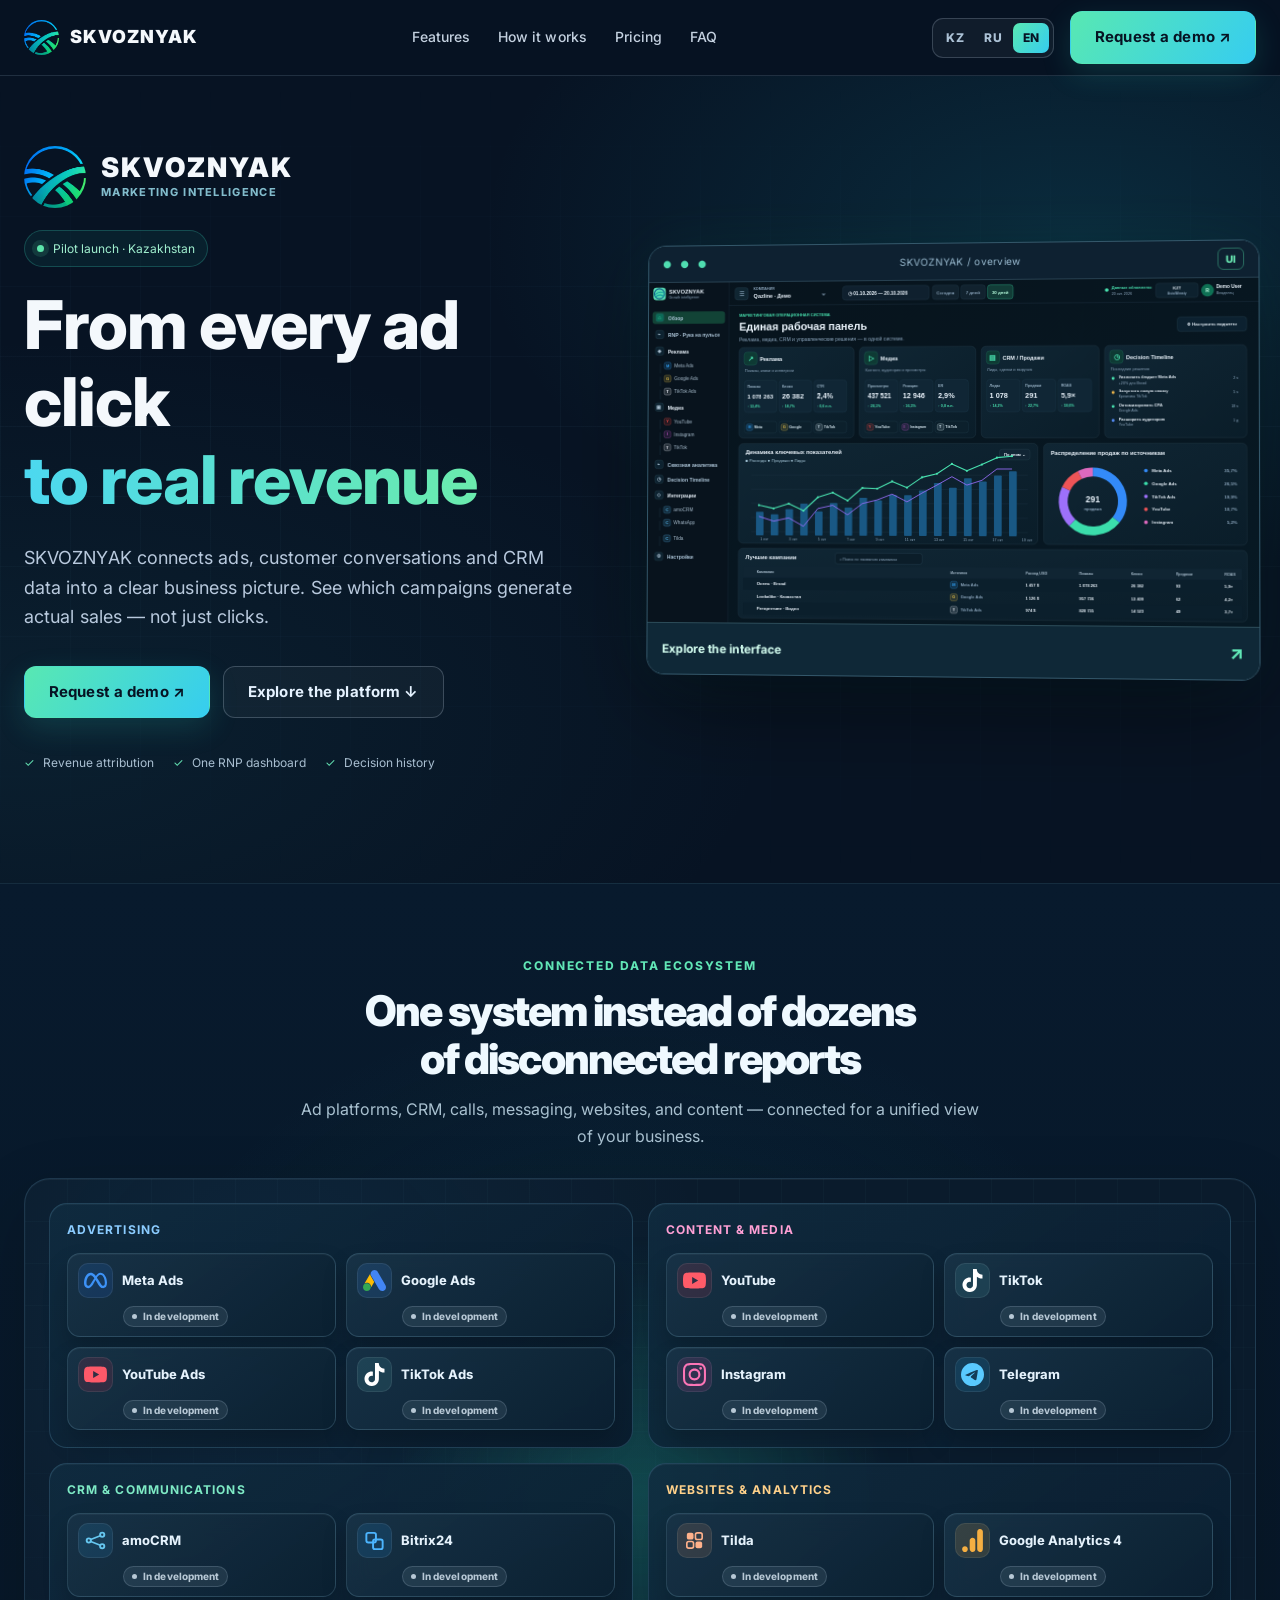
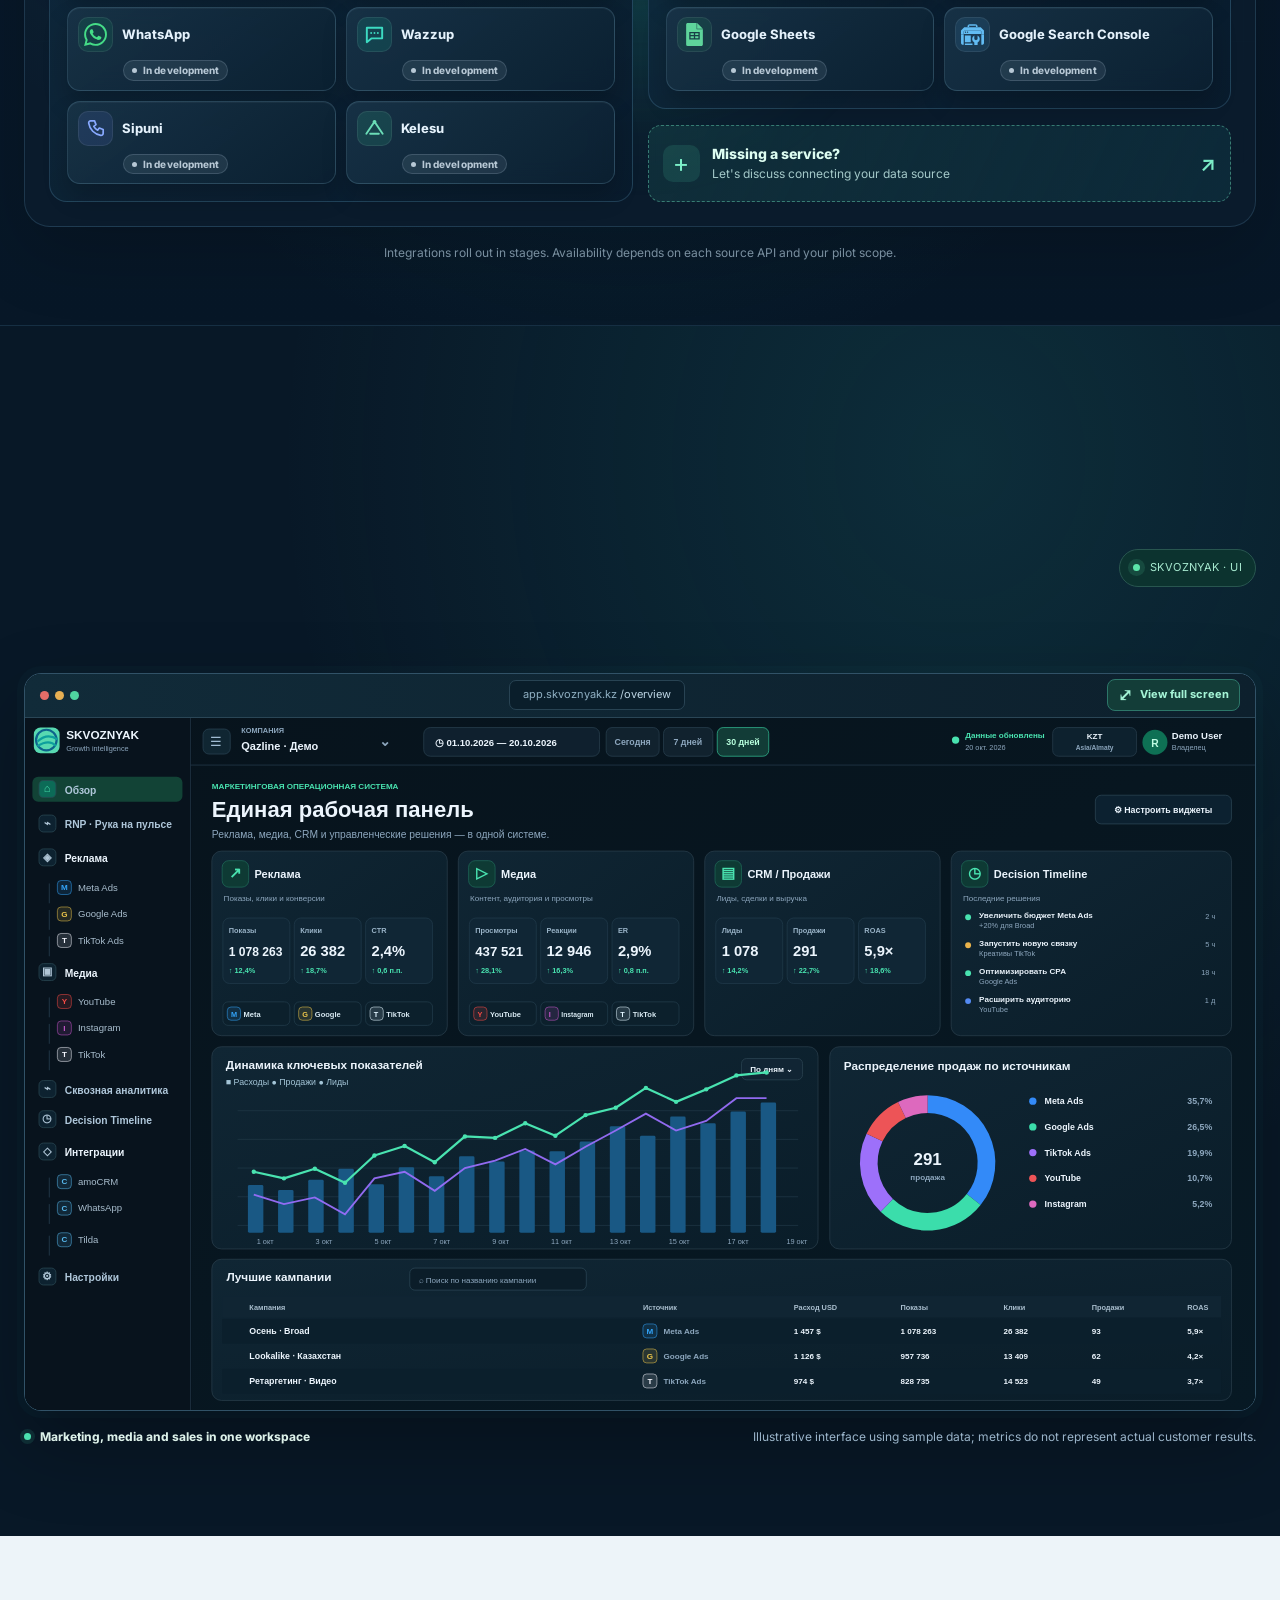
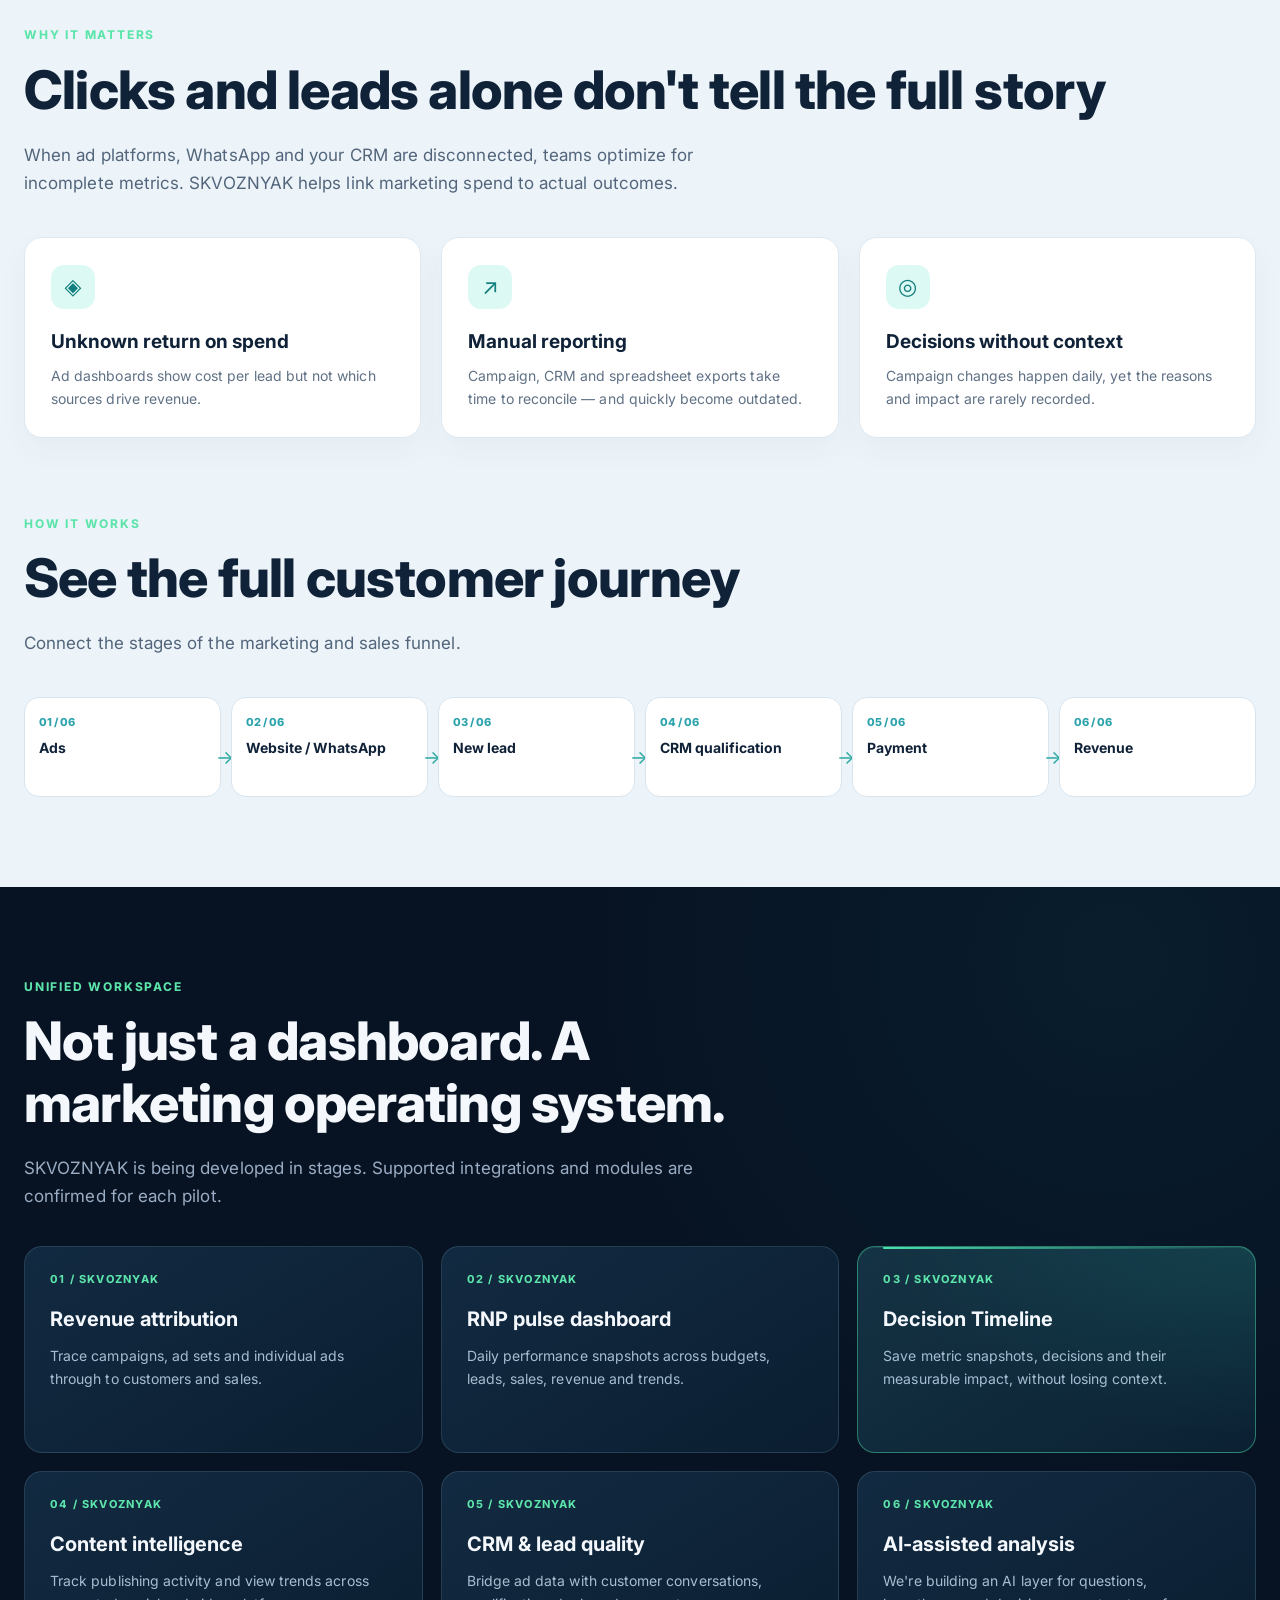
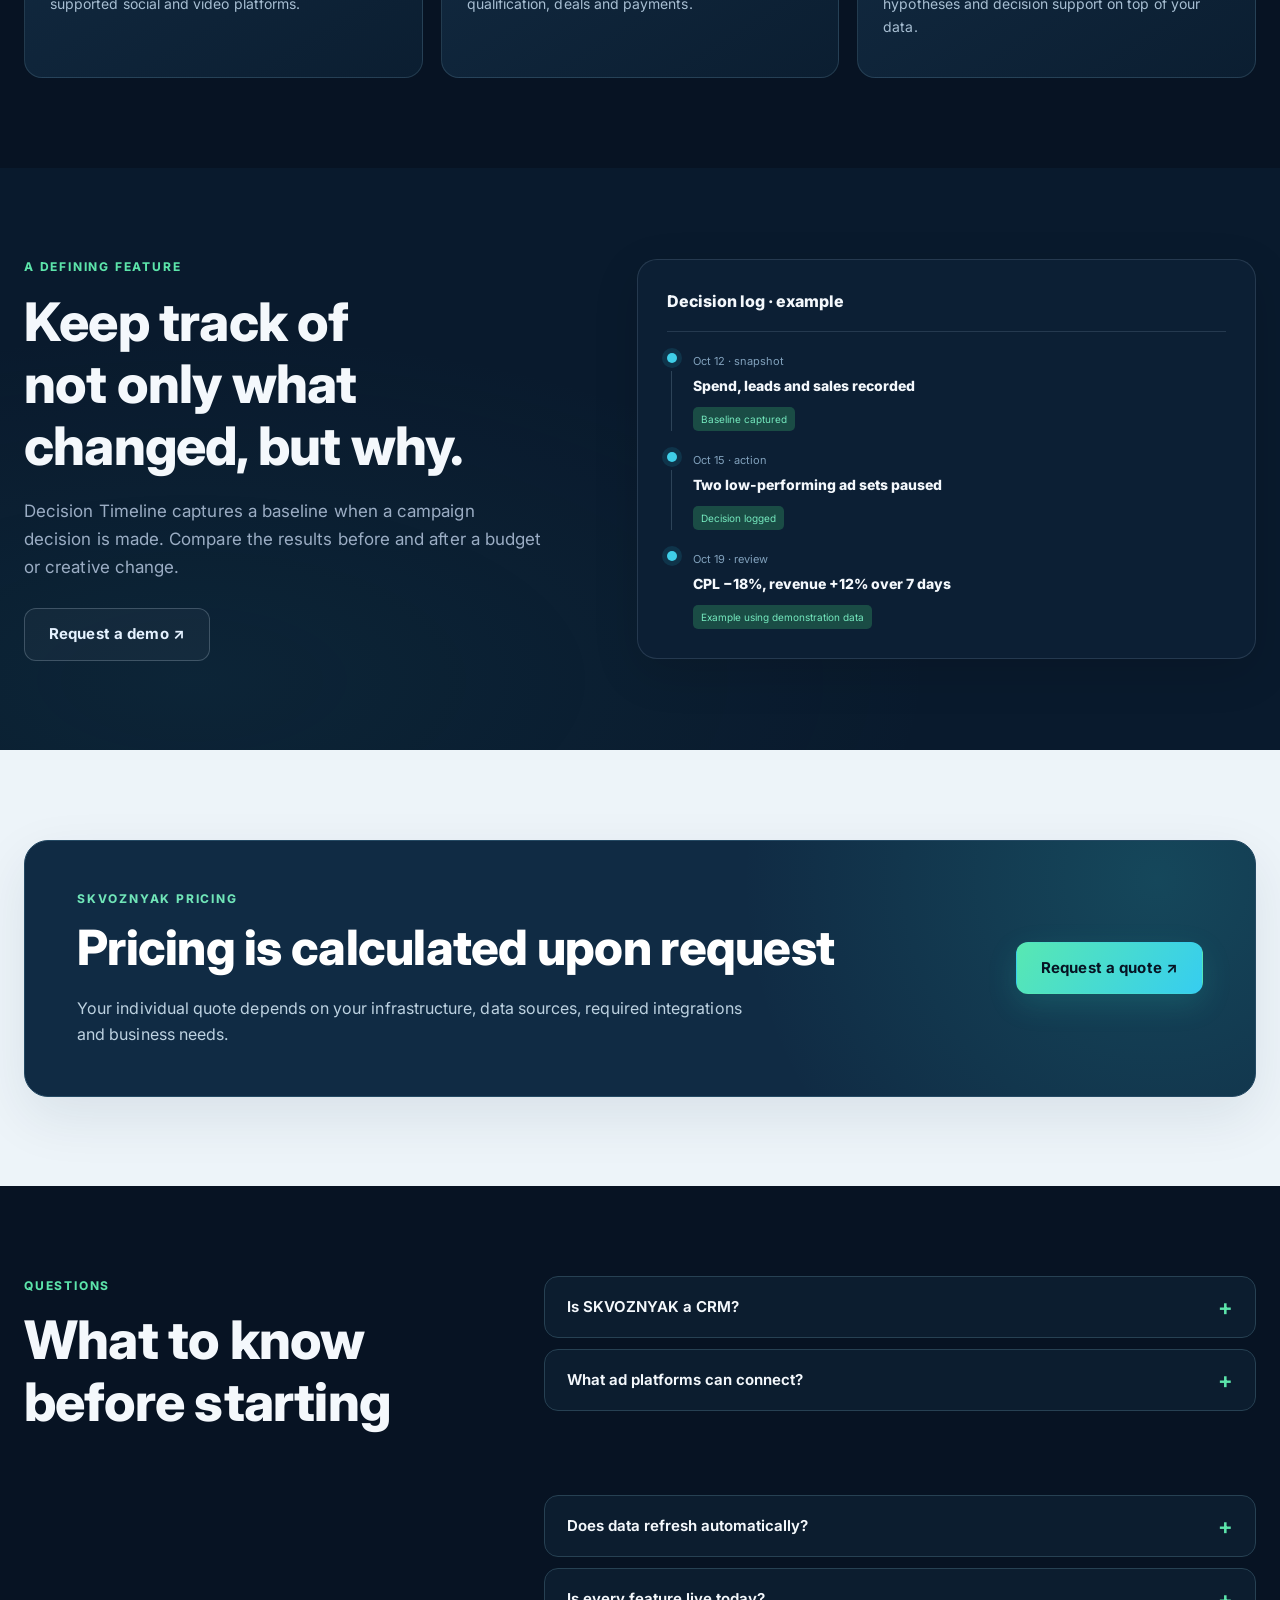
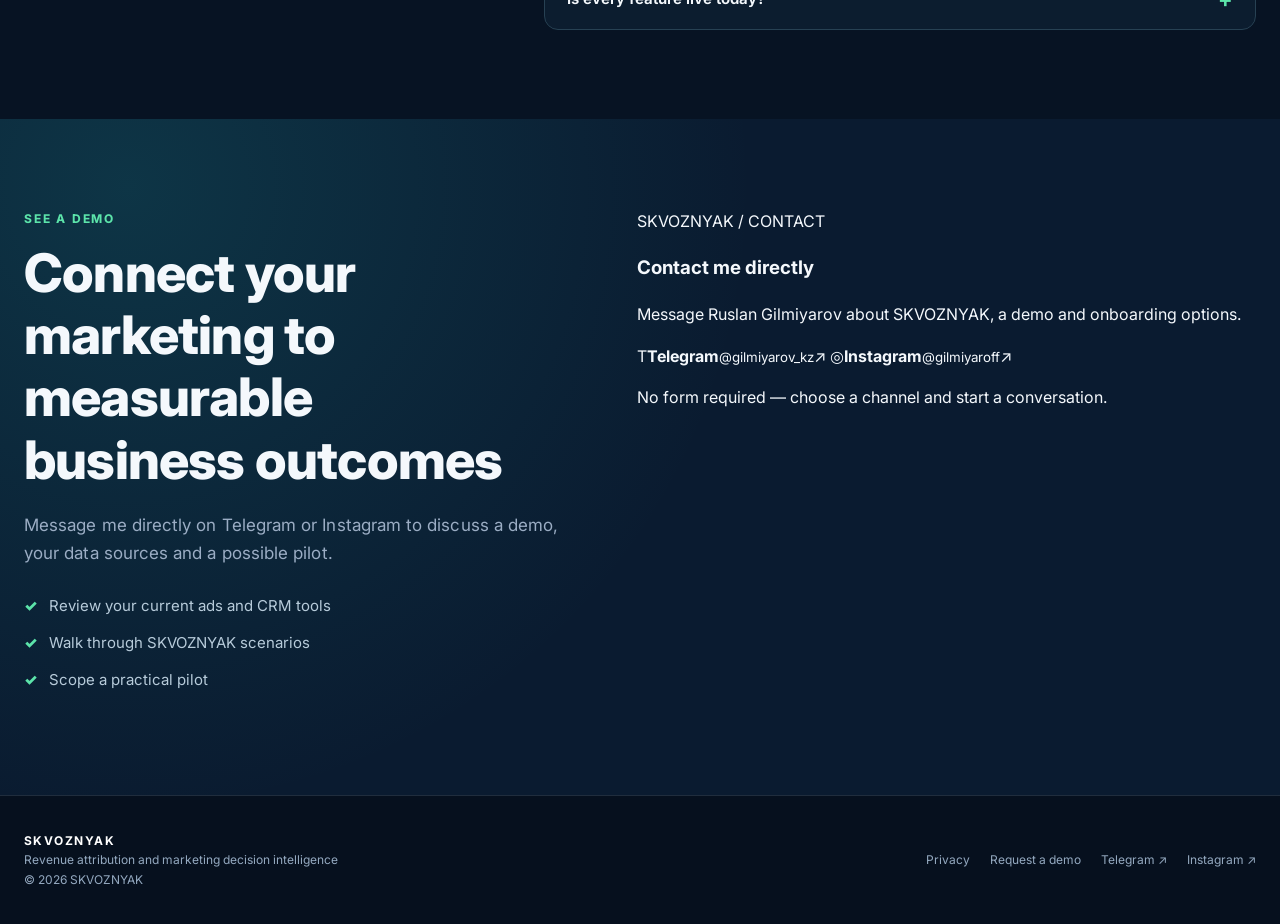
==== commit 4e03aa10: "feat: contact channels replace inactive form in en/index.html" ====
--- a/en/index.html
+++ b/en/index.html
@@ -100,18 +100,14 @@
 <a href="#contact" class="button button-primary">Request a quote ↗</a>
 </div></div></section>
 <section class="section section-faq" id="faq"><div class="container faq-layout"><div class="faq-heading"><div class="eyebrow">Questions</div><h2>What to know before starting</h2></div><div class="faq-list"><details><summary>Is SKVOZNYAK a CRM?</summary><p>SKVOZNYAK is primarily a marketing intelligence and decision platform. CRM integrations and new CRM modules are scoped separately.</p></details><details><summary>What ad platforms can connect?</summary><p>The architecture targets Meta, Google, TikTok and other channels. Each connection is confirmed based on API access and permissions.</p></details><details><summary>Can we see a demo first?</summary><p>Yes. We can walk through an interface using illustrative data and then define a suitable pilot.</p></details><details><summary>Does data refresh automatically?</summary><p>For supported APIs, data can sync automatically. Frequency and historical coverage depend on the connected provider.</p></details><details><summary>Is every feature live today?</summary><p>SKVOZNYAK is in pilot development. Features roll out in stages, and the delivered scope is agreed before onboarding.</p></details></div></div></section>
-<section class="section cta-section" id="contact"><div class="container cta-grid"><div class="cta-intro"><div class="eyebrow">See a demo</div><h2>Connect your marketing to measurable business outcomes</h2><p class="section-lead">Share your details to discuss your sales funnel, current data sources and pilot options.</p><ul class="cta-points"><li>Review your current ads and CRM tools</li><li>Walk through SKVOZNYAK scenarios</li><li>Scope a practical pilot</li></ul>
+<section class="section cta-section" id="contact"><div class="container cta-grid"><div class="cta-intro"><div class="eyebrow">See a demo</div><h2>Connect your marketing to measurable business outcomes</h2><p class="section-lead">Message me directly on Telegram or Instagram to discuss a demo, your data sources and a possible pilot.</p><ul class="cta-points"><li>Review your current ads and CRM tools</li><li>Walk through SKVOZNYAK scenarios</li><li>Scope a practical pilot</li></ul>
 </div>
-<form class="lead-form" data-lead-form><h3>Request a demonstration</h3><p>Tell us about your business and we'll discuss the next step.</p><div class="form-grid">
-<div class="field"><label for="lead-name">Your name</label><input id="lead-name" name="name" type="text" autocomplete="name" maxlength="120" placeholder="Your name" required></div>
-<div class="field"><label for="lead-phone">Phone / WhatsApp</label><input id="lead-phone" name="phone" type="tel" autocomplete="tel" inputmode="tel" maxlength="25" placeholder="+7 700 000 00 00" required></div>
-<div class="field full"><label for="lead-company">Company</label><input id="lead-company" name="company" type="text" maxlength="120" placeholder="Company name"></div>
-<div class="field full"><label for="lead-interest">I'm interested in</label><select id="lead-interest" name="interest"><option value="demo">Product demo</option><option value="pilot">Pilot program</option><option value="consultation">Consultation</option></select></div>
-<div class="honeypot" aria-hidden="true"><label>Website <input name="website" type="text" tabindex="-1" aria-hidden="true" autocomplete="off"></label></div>
-</div><label class="form-consent"><input type="checkbox" name="consent" required> <span>I agree to the processing of my information under the <a href="/en/privacy/" target="_blank" rel="noopener">privacy policy</a>.</span></label>
-<button class="button button-primary submit-button" type="submit">Send request ↗</button><div class="form-message" role="status" aria-live="polite" data-form-status></div></form>
+<div class="direct-contact-card" aria-label="SKVOZNYAK contact"><div class="direct-contact-eyebrow">SKVOZNYAK / CONTACT</div><h3>Contact me directly</h3><p>Message Ruslan Gilmiyarov about SKVOZNYAK, a demo and onboarding options.</p><div class="direct-contact-options">
+<a class="direct-contact-option" href="https://t.me/gilmiyarov_kz" target="_blank" rel="noopener noreferrer" aria-label="Telegram @gilmiyarov_kz"><span class="contact-channel-icon is-telegram" aria-hidden="true">T</span><span class="direct-contact-info"><strong>Telegram</strong><small>@gilmiyarov_kz</small></span><span class="contact-arrow" aria-hidden="true">↗</span></a>
+<a class="direct-contact-option" href="https://instagram.com/gilmiyaroff" target="_blank" rel="noopener noreferrer" aria-label="Instagram @gilmiyaroff"><span class="contact-channel-icon is-instagram" aria-hidden="true">◎</span><span class="direct-contact-info"><strong>Instagram</strong><small>@gilmiyaroff</small></span><span class="contact-arrow" aria-hidden="true">↗</span></a>
+</div><p class="direct-contact-footnote">No form required — choose a channel and start a conversation.</p></div>
 </div></section></main>
-<footer class="footer"><div class="container footer-inner"><div><strong style="color:#fff;letter-spacing:.12em">SKVOZNYAK</strong><div>Revenue attribution and marketing decision intelligence</div><div>© <span data-year>2026</span> SKVOZNYAK</div></div><div class="footer-links"><a href="/en/privacy/">Privacy</a><a href="#contact">Request a demo</a></div></div></footer>
+<footer class="footer"><div class="container footer-inner"><div><strong style="color:#fff;letter-spacing:.12em">SKVOZNYAK</strong><div>Revenue attribution and marketing decision intelligence</div><div>© <span data-year>2026</span> SKVOZNYAK</div></div><div class="footer-links"><a href="/en/privacy/">Privacy</a><a href="#contact">Request a demo</a><a href="https://t.me/gilmiyarov_kz" target="_blank" rel="noopener noreferrer">Telegram ↗</a><a href="https://instagram.com/gilmiyaroff" target="_blank" rel="noopener noreferrer">Instagram ↗</a></div></div></footer>
 <script src="../assets/site.js?v=20261021-scroll-reveal-5" defer></script>
 <script src="../assets/integration-statuses.js?v=20261022-status-v1" defer></script>
 <script src="../assets/integrations.js?v=20261022-status-v1" defer></script>
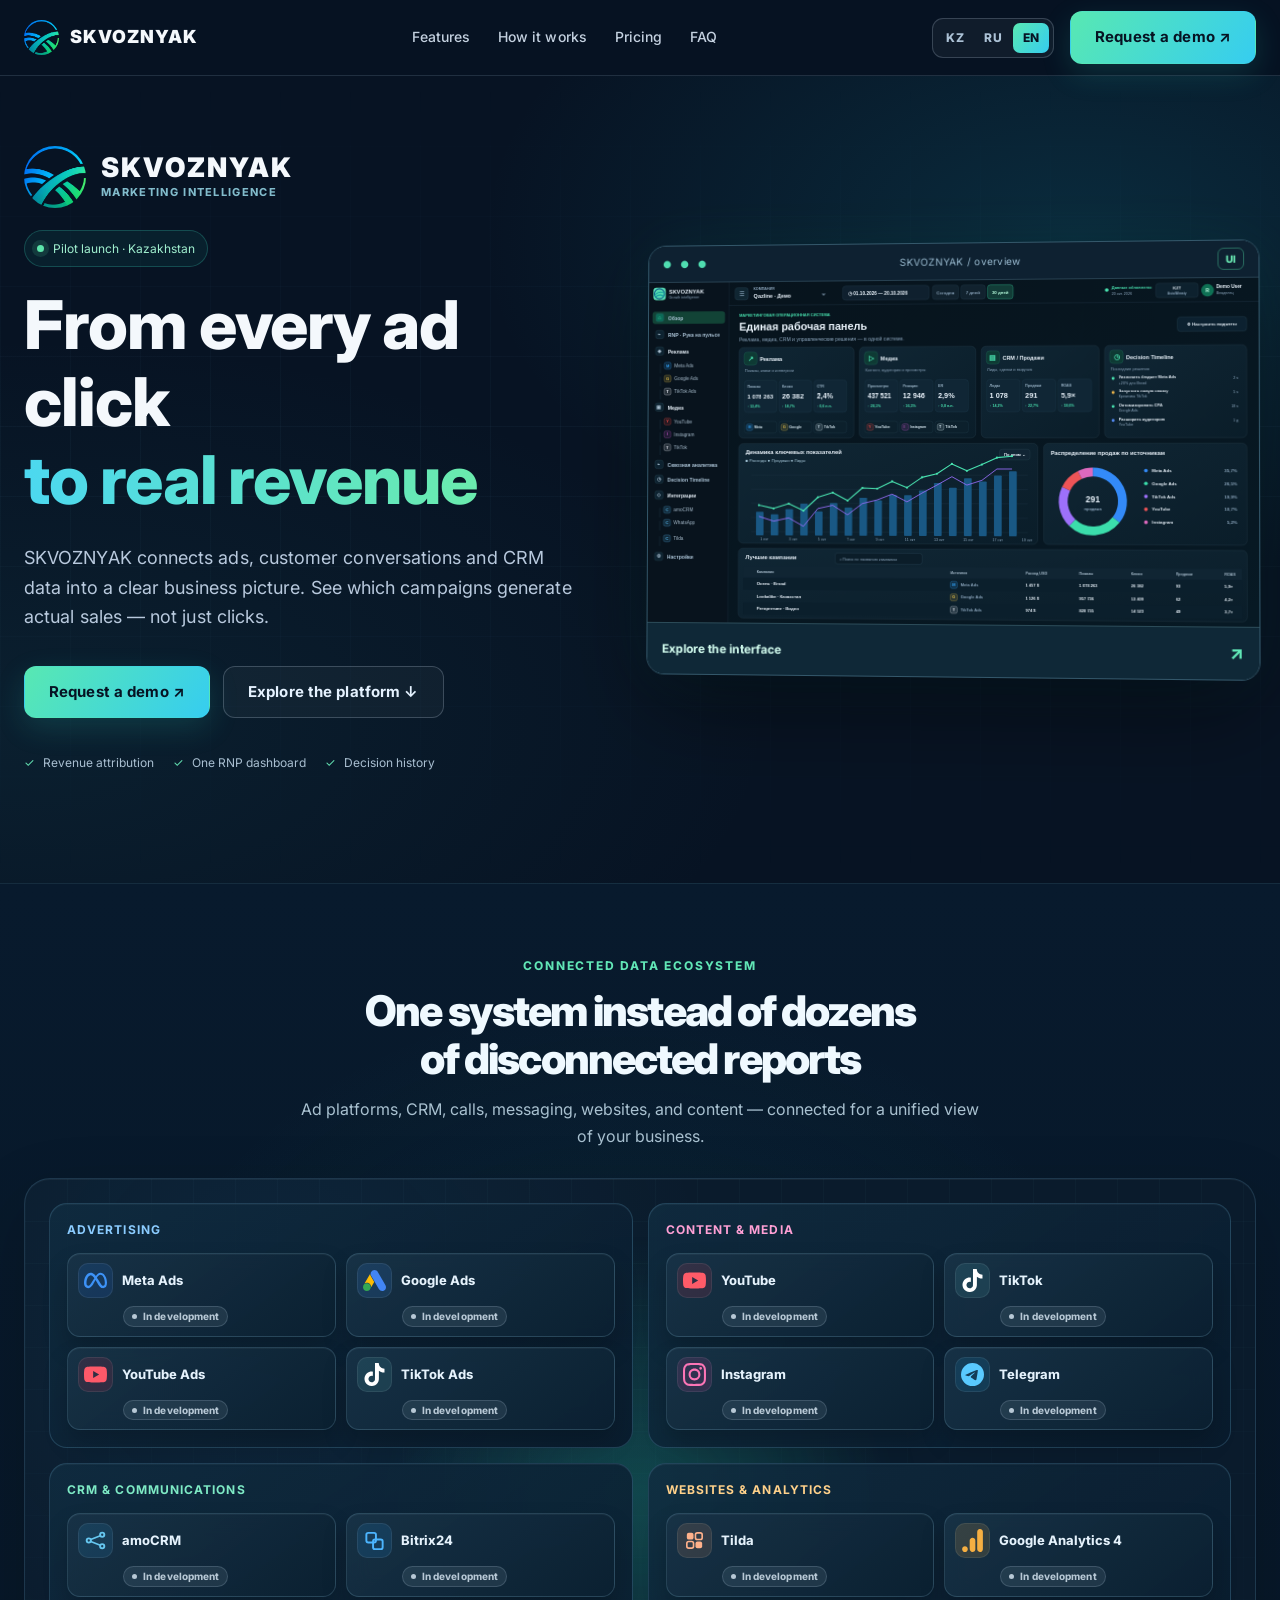
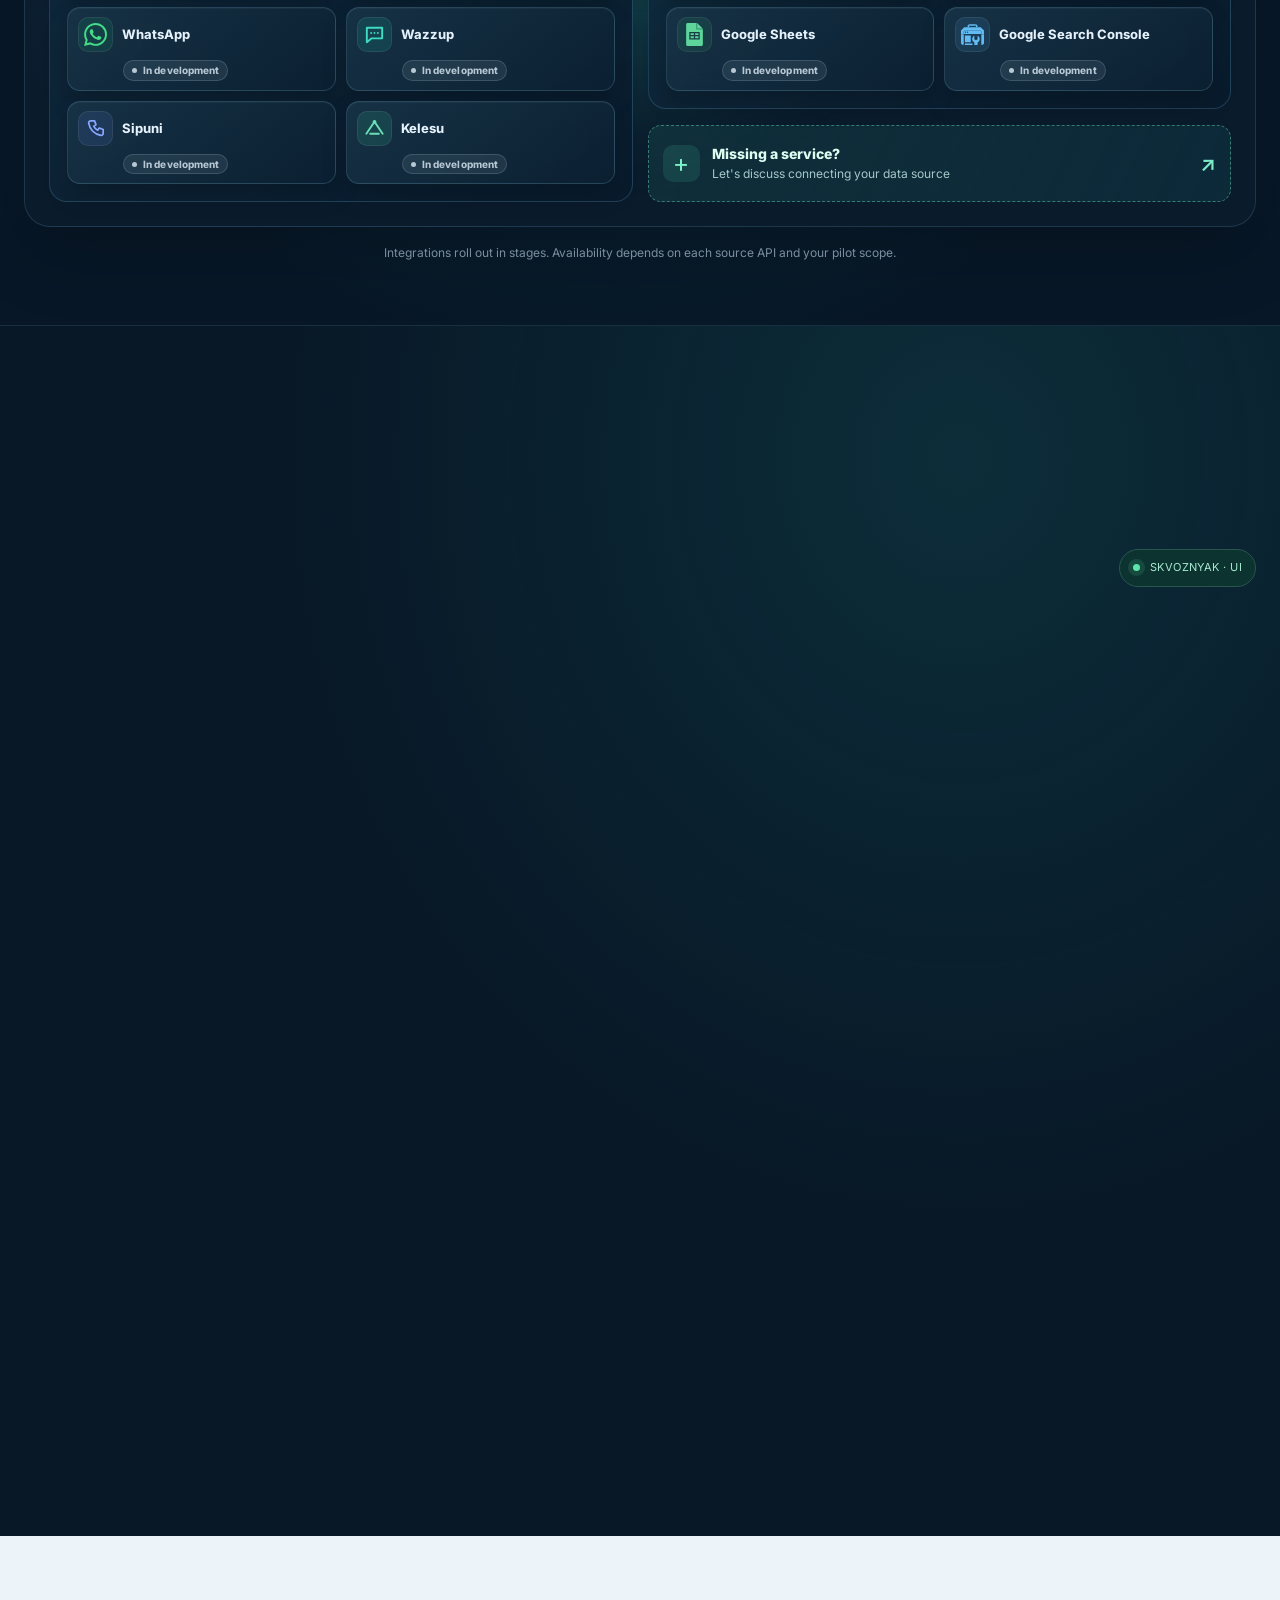
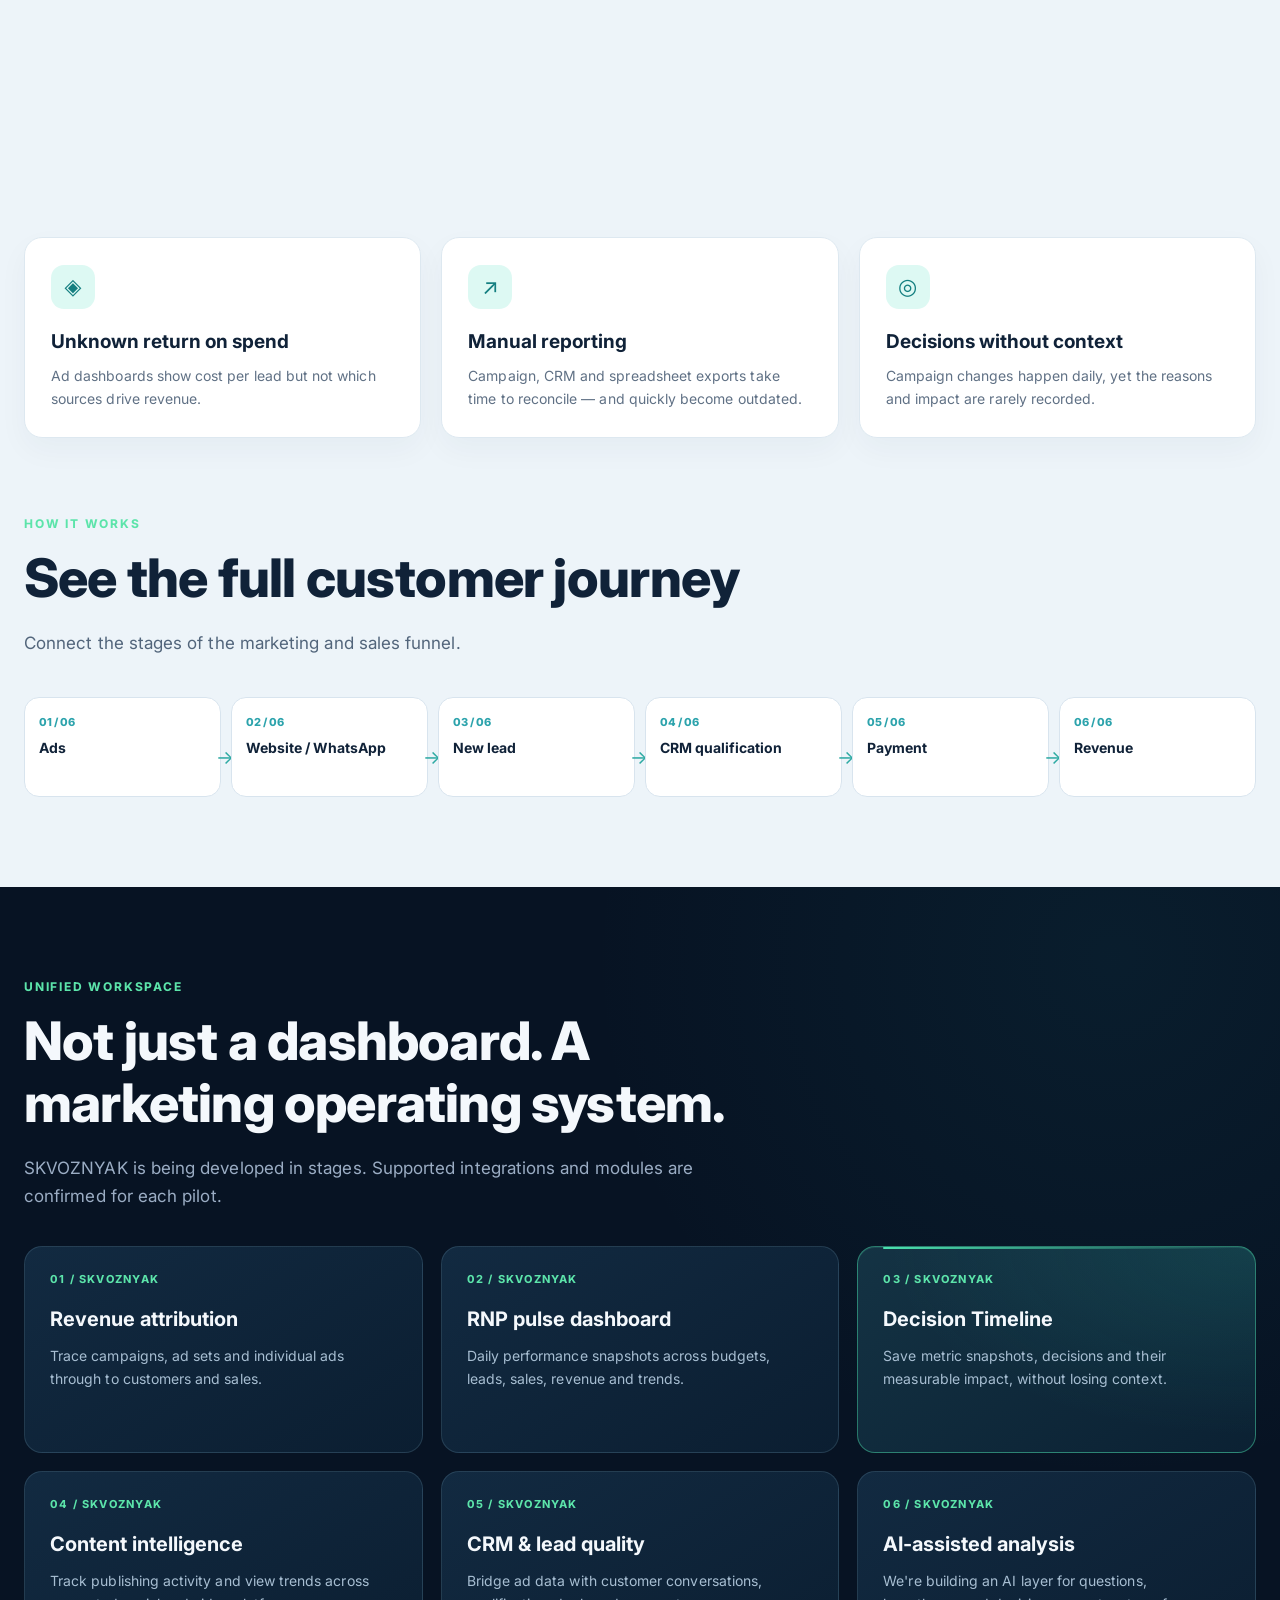
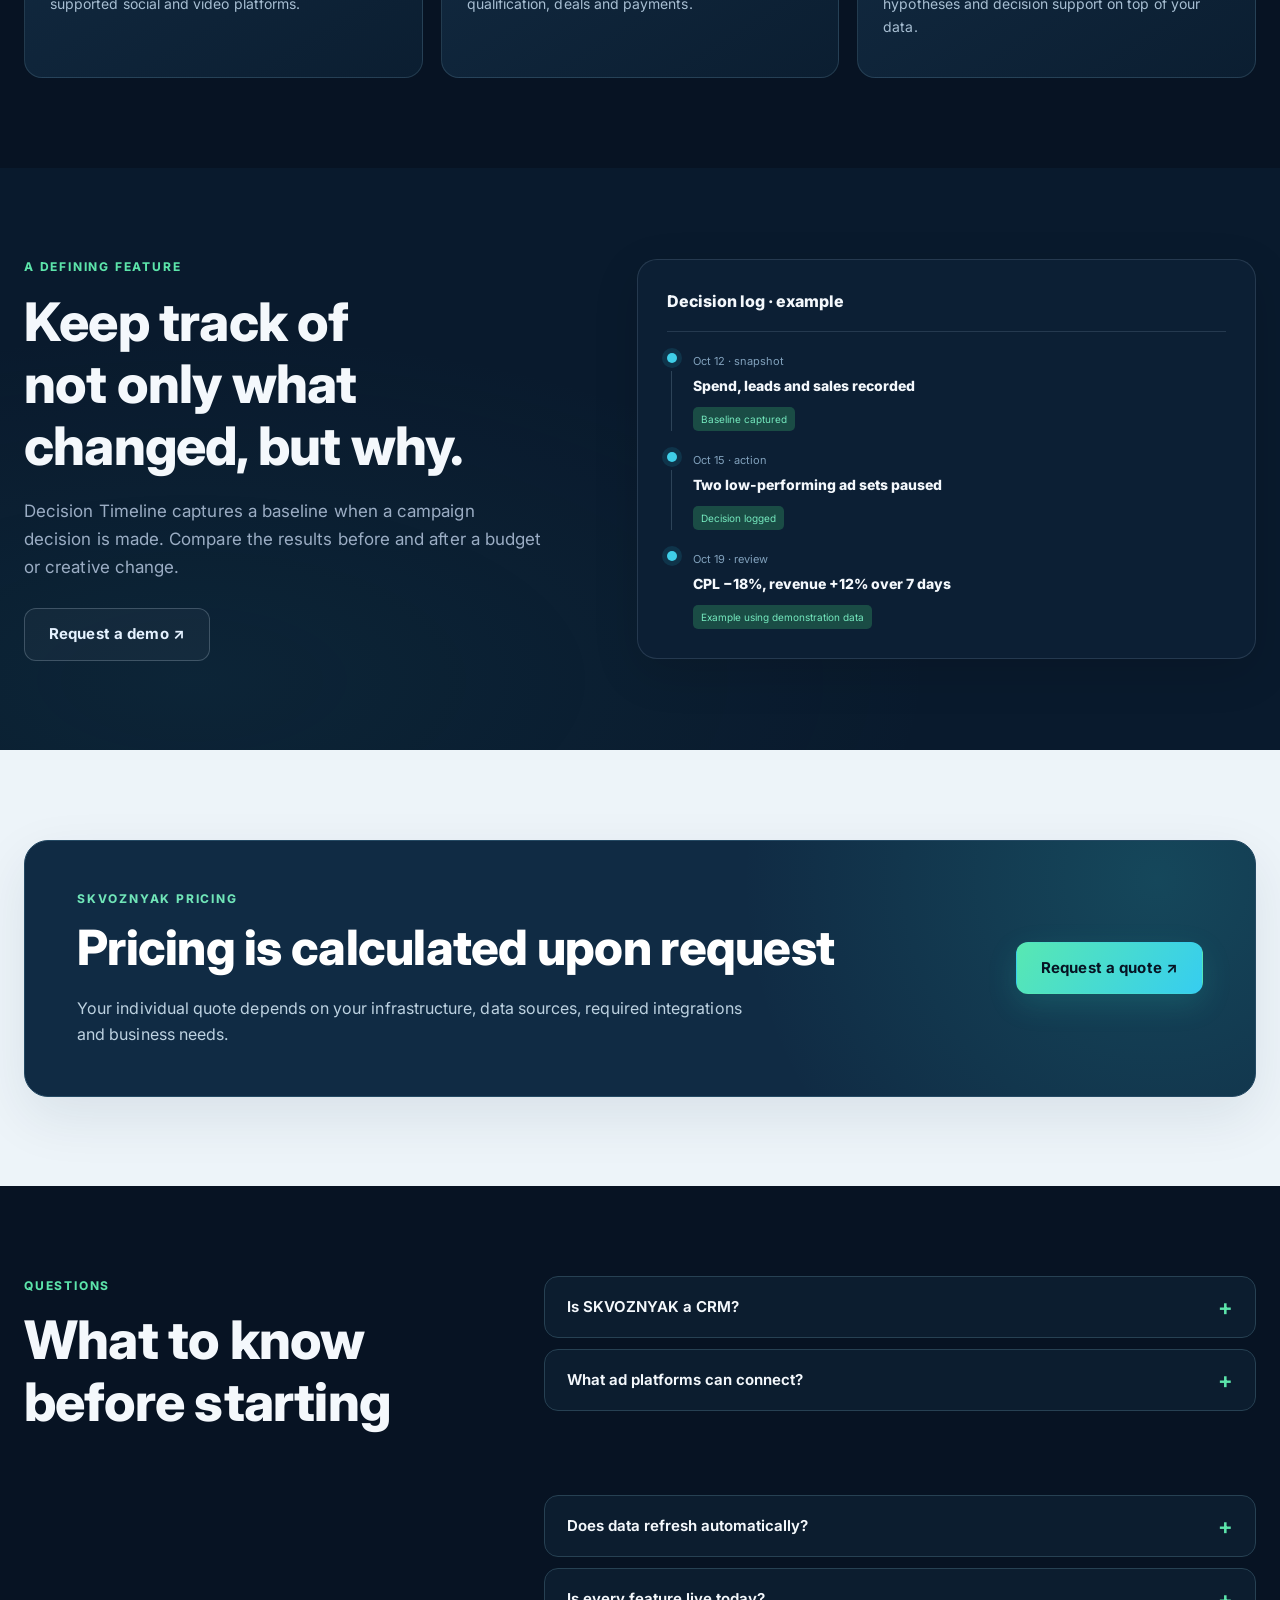
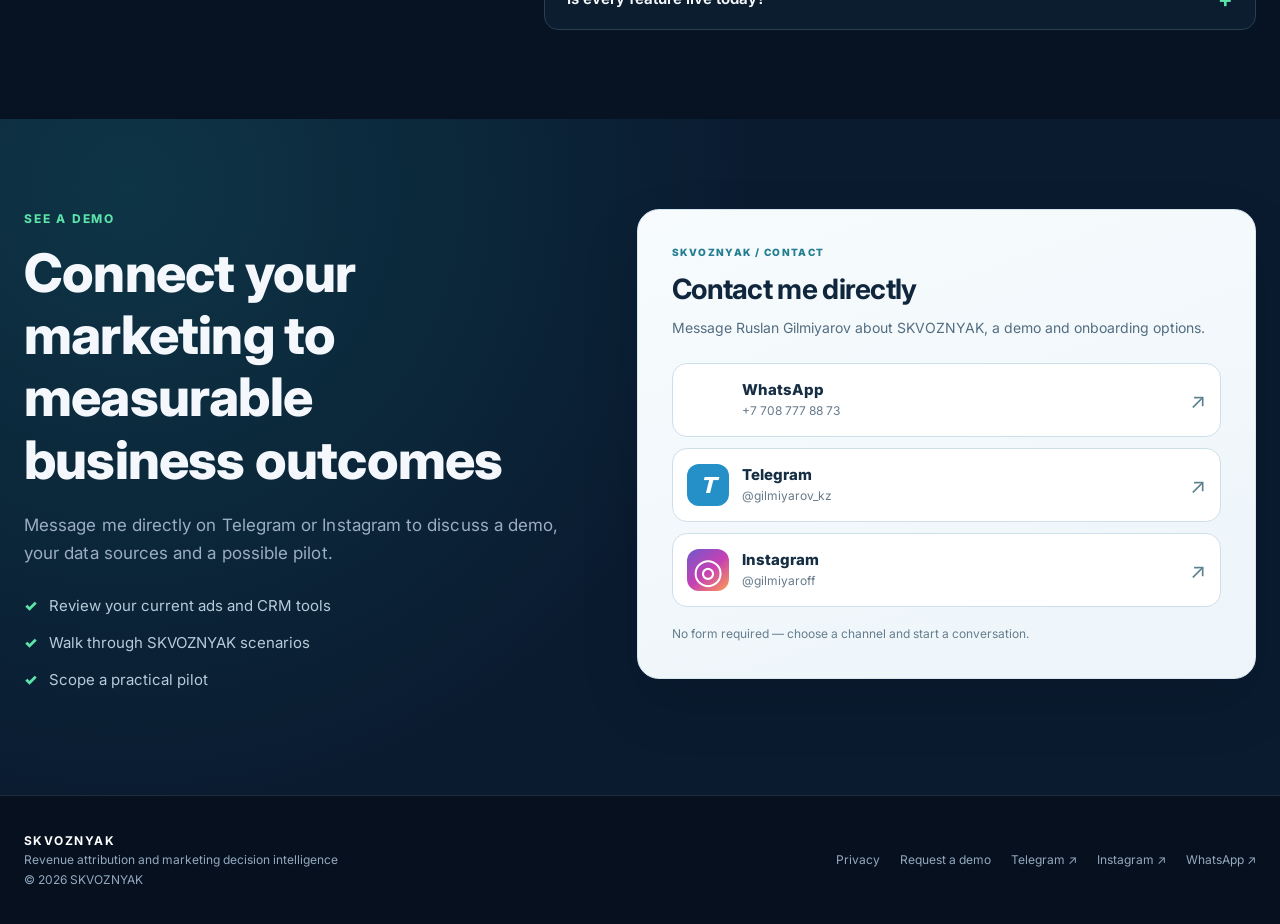
==== commit b4f67f16: "feat: WhatsApp contact on en/index.html" ====
--- a/en/index.html
+++ b/en/index.html
@@ -103,11 +103,13 @@
 <section class="section cta-section" id="contact"><div class="container cta-grid"><div class="cta-intro"><div class="eyebrow">See a demo</div><h2>Connect your marketing to measurable business outcomes</h2><p class="section-lead">Message me directly on Telegram or Instagram to discuss a demo, your data sources and a possible pilot.</p><ul class="cta-points"><li>Review your current ads and CRM tools</li><li>Walk through SKVOZNYAK scenarios</li><li>Scope a practical pilot</li></ul>
 </div>
 <div class="direct-contact-card" aria-label="SKVOZNYAK contact"><div class="direct-contact-eyebrow">SKVOZNYAK / CONTACT</div><h3>Contact me directly</h3><p>Message Ruslan Gilmiyarov about SKVOZNYAK, a demo and onboarding options.</p><div class="direct-contact-options">
+<a class="direct-contact-option" href="https://wa.me/77087778873" target="_blank" rel="noopener noreferrer" aria-label="Open WhatsApp +7 708 777 88 73"><span class="contact-channel-icon is-whatsapp" aria-hidden="true"><svg viewBox="0 0 24 24" fill="currentColor" aria-hidden="true" focusable="false"><path d="M17.472 14.382c-.297-.149-1.758-.867-2.03-.967-.273-.099-.471-.148-.67.15-.197.297-.767.966-.94 1.164-.173.199-.347.223-.644.075-.297-.15-1.255-.463-2.39-1.475-.883-.788-1.48-1.761-1.653-2.059-.173-.297-.018-.458.13-.606.134-.133.298-.347.446-.52.149-.174.198-.298.298-.497.099-.198.05-.371-.025-.52-.075-.149-.669-1.612-.916-2.207-.242-.579-.487-.5-.669-.51-.173-.008-.371-.01-.57-.01-.198 0-.52.074-.792.372-.272.297-1.04 1.016-1.04 2.479 0 1.462 1.065 2.875 1.213 3.074.149.198 2.096 3.2 5.077 4.487.709.306 1.262.489 1.694.625.712.227 1.36.195 1.871.118.571-.085 1.758-.719 2.006-1.413.248-.694.248-1.289.173-1.413-.074-.124-.272-.198-.57-.347m-5.421 7.403h-.004a9.87 9.87 0 01-5.031-1.378l-.361-.214-3.741.982.998-3.648-.235-.374a9.86 9.86 0 01-1.51-5.26c.001-5.45 4.436-9.884 9.888-9.884 2.64 0 5.122 1.03 6.988 2.898a9.825 9.825 0 012.893 6.994c-.003 5.45-4.437 9.884-9.885 9.884m8.413-18.297A11.815 11.815 0 0012.05 0C5.495 0 .16 5.335.157 11.892c0 2.096.547 4.142 1.588 5.945L.057 24l6.305-1.654a11.882 11.882 0 005.683 1.448h.005c6.554 0 11.89-5.335 11.893-11.893a11.821 11.821 0 00-3.48-8.413Z"/></svg></span><span class="direct-contact-info"><strong>WhatsApp</strong><small>+7 708 777 88 73</small></span><span class="contact-arrow" aria-hidden="true">↗</span></a>
+
 <a class="direct-contact-option" href="https://t.me/gilmiyarov_kz" target="_blank" rel="noopener noreferrer" aria-label="Telegram @gilmiyarov_kz"><span class="contact-channel-icon is-telegram" aria-hidden="true">T</span><span class="direct-contact-info"><strong>Telegram</strong><small>@gilmiyarov_kz</small></span><span class="contact-arrow" aria-hidden="true">↗</span></a>
 <a class="direct-contact-option" href="https://instagram.com/gilmiyaroff" target="_blank" rel="noopener noreferrer" aria-label="Instagram @gilmiyaroff"><span class="contact-channel-icon is-instagram" aria-hidden="true">◎</span><span class="direct-contact-info"><strong>Instagram</strong><small>@gilmiyaroff</small></span><span class="contact-arrow" aria-hidden="true">↗</span></a>
 </div><p class="direct-contact-footnote">No form required — choose a channel and start a conversation.</p></div>
 </div></section></main>
-<footer class="footer"><div class="container footer-inner"><div><strong style="color:#fff;letter-spacing:.12em">SKVOZNYAK</strong><div>Revenue attribution and marketing decision intelligence</div><div>© <span data-year>2026</span> SKVOZNYAK</div></div><div class="footer-links"><a href="/en/privacy/">Privacy</a><a href="#contact">Request a demo</a><a href="https://t.me/gilmiyarov_kz" target="_blank" rel="noopener noreferrer">Telegram ↗</a><a href="https://instagram.com/gilmiyaroff" target="_blank" rel="noopener noreferrer">Instagram ↗</a></div></div></footer>
+<footer class="footer"><div class="container footer-inner"><div><strong style="color:#fff;letter-spacing:.12em">SKVOZNYAK</strong><div>Revenue attribution and marketing decision intelligence</div><div>© <span data-year>2026</span> SKVOZNYAK</div></div><div class="footer-links"><a href="/en/privacy/">Privacy</a><a href="#contact">Request a demo</a><a href="https://t.me/gilmiyarov_kz" target="_blank" rel="noopener noreferrer">Telegram ↗</a><a href="https://instagram.com/gilmiyaroff" target="_blank" rel="noopener noreferrer">Instagram ↗</a><a href="https://wa.me/77087778873" target="_blank" rel="noopener noreferrer">WhatsApp ↗</a></div></div></footer>
 <script src="../assets/site.js?v=20261021-scroll-reveal-5" defer></script>
 <script src="../assets/integration-statuses.js?v=20261022-status-v1" defer></script>
 <script src="../assets/integrations.js?v=20261022-status-v1" defer></script>
--- a/assets/styles.css
+++ b/assets/styles.css
@@ -411,3 +411,25 @@
   .pilot-cases-grid { grid-template-columns: 1fr; }
   .pilot-case { padding: 19px; }
 }
+
+
+/* Direct-contact CTA while lead collection is not available. */
+.direct-contact-card{min-width:0;color:#10263c;background:linear-gradient(160deg,#f7fbfd,#edf5fa);border:1px solid #d7e5ed;border-radius:22px;padding:clamp(22px,3vw,34px);box-shadow:0 25px 60px rgba(0,0,0,.12)}
+.direct-contact-eyebrow{font-size:10px;font-weight:850;letter-spacing:.14em;color:#247e91;margin-bottom:12px}
+.direct-contact-card h3{font-size:clamp(22px,2.35vw,28px);letter-spacing:-.025em;line-height:1.25;margin:0 0 10px;color:#10263c}
+.direct-contact-card>p{font-size:14px;line-height:1.6;margin:0;color:#536d80}
+.direct-contact-options{display:grid;gap:11px;margin:24px 0 17px}
+.direct-contact-option{width:100%;display:flex;align-items:center;gap:13px;padding:12px 14px;min-height:74px;border:1px solid #cfdfe9;border-radius:15px;background:#fff;color:#152e43;transition:border-color .2s,transform .2s,box-shadow .2s}
+.direct-contact-option:hover{border-color:#5ec9c7;box-shadow:0 8px 24px rgba(28,106,121,.12);transform:translateY(-2px)}
+.direct-contact-option:focus-visible{outline:3px solid #48bfb4;outline-offset:3px}
+.contact-channel-icon{display:grid;place-items:center;flex:0 0 42px;width:42px;height:42px;border-radius:12px;font-weight:900;font-size:22px;color:white}
+.contact-channel-icon.is-telegram{background:#258fc7;font-style:italic}
+.contact-channel-icon.is-instagram{background:linear-gradient(140deg,#7158cc,#c641b3 52%,#ff9d50);font-size:35px;line-height:1}
+.direct-contact-info{display:flex;flex:1;flex-direction:column;gap:2px;align-items:flex-start;min-width:0}
+.direct-contact-info strong{font-size:15px;font-weight:800;line-height:1.2}
+.direct-contact-info small{font-size:12px;color:#667a8a;overflow-wrap:anywhere}
+.contact-arrow{font-size:21px;color:#5b8191}
+.direct-contact-card>.direct-contact-footnote{margin:0;font-size:12px;color:#647e8d}
+.footer-links{flex-wrap:wrap}
+@media(max-width:480px){.direct-contact-card{padding:22px 18px}.direct-contact-option{gap:10px;padding:12px}.contact-channel-icon{flex-basis:39px;width:39px;height:39px}.direct-contact-info strong{font-size:14px}}
+@media(prefers-reduced-motion:reduce){.direct-contact-option{transition:none}.direct-contact-option:hover{transform:none}}
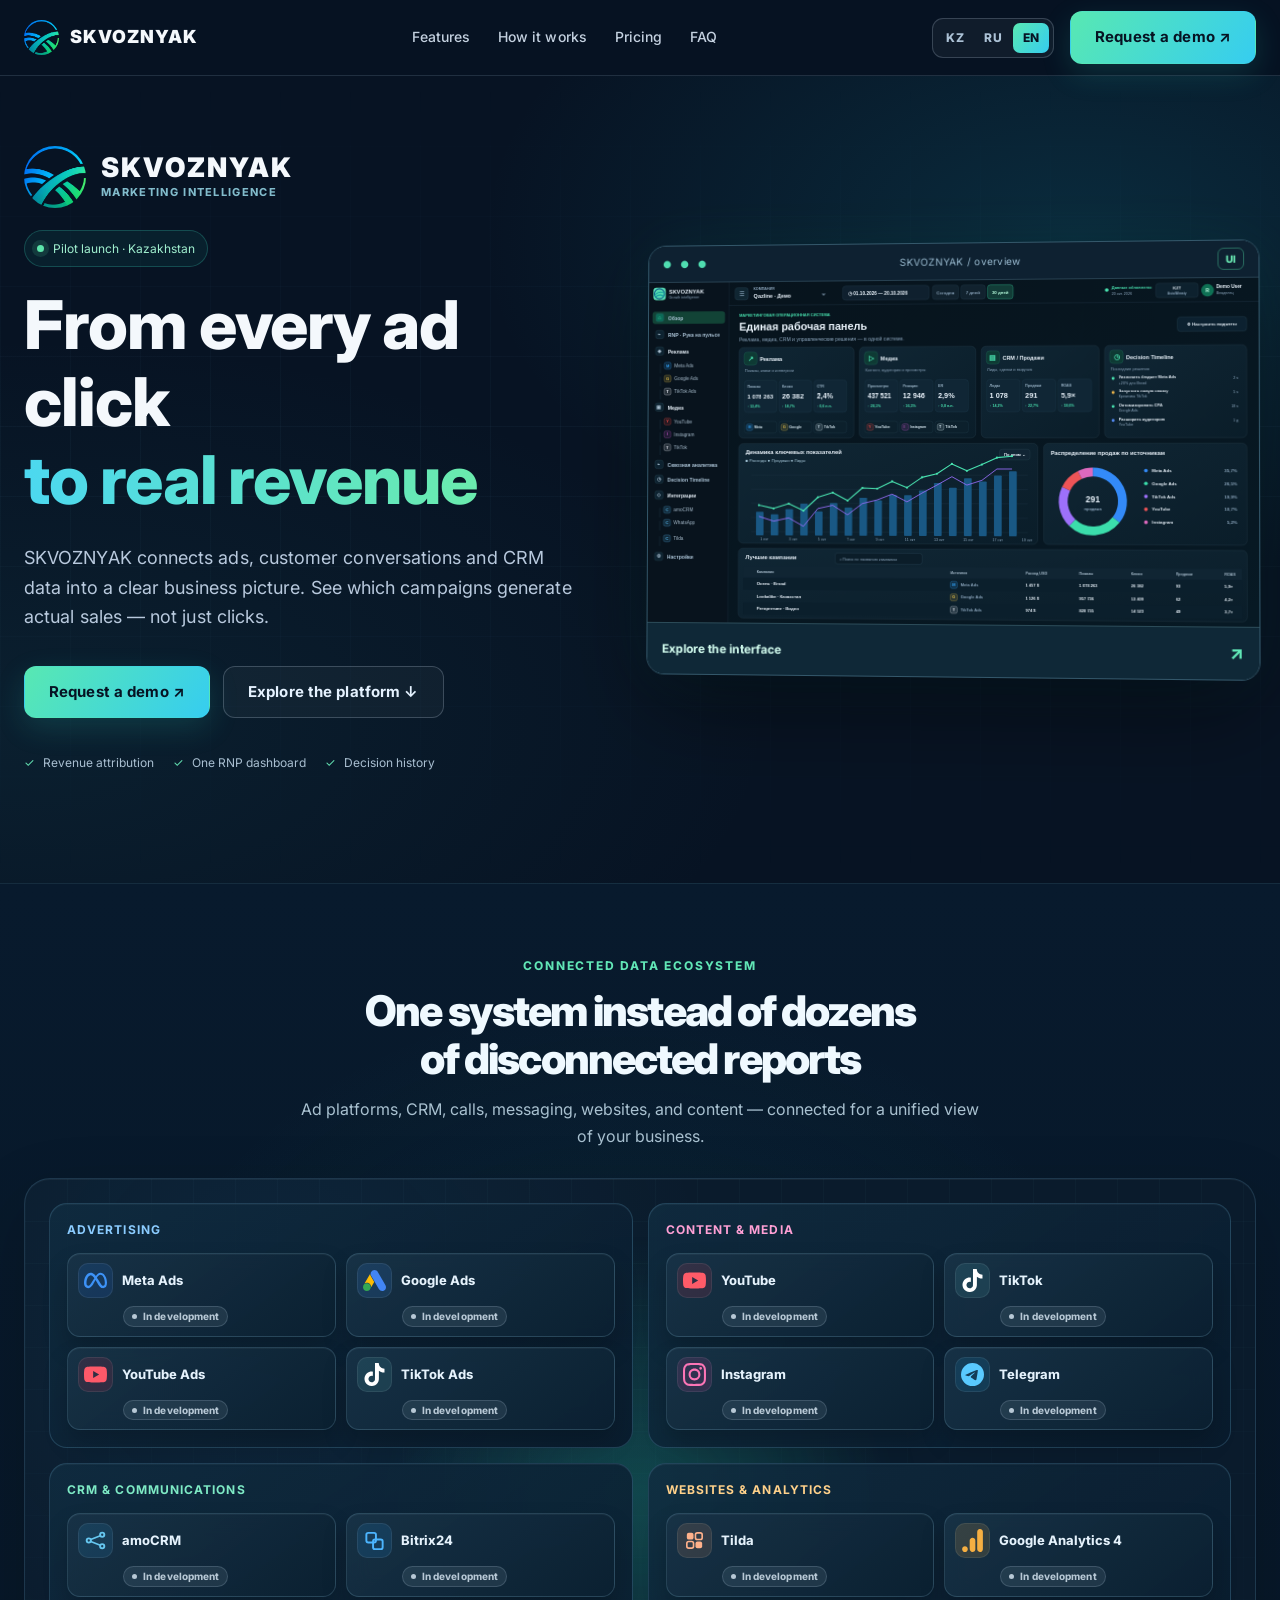
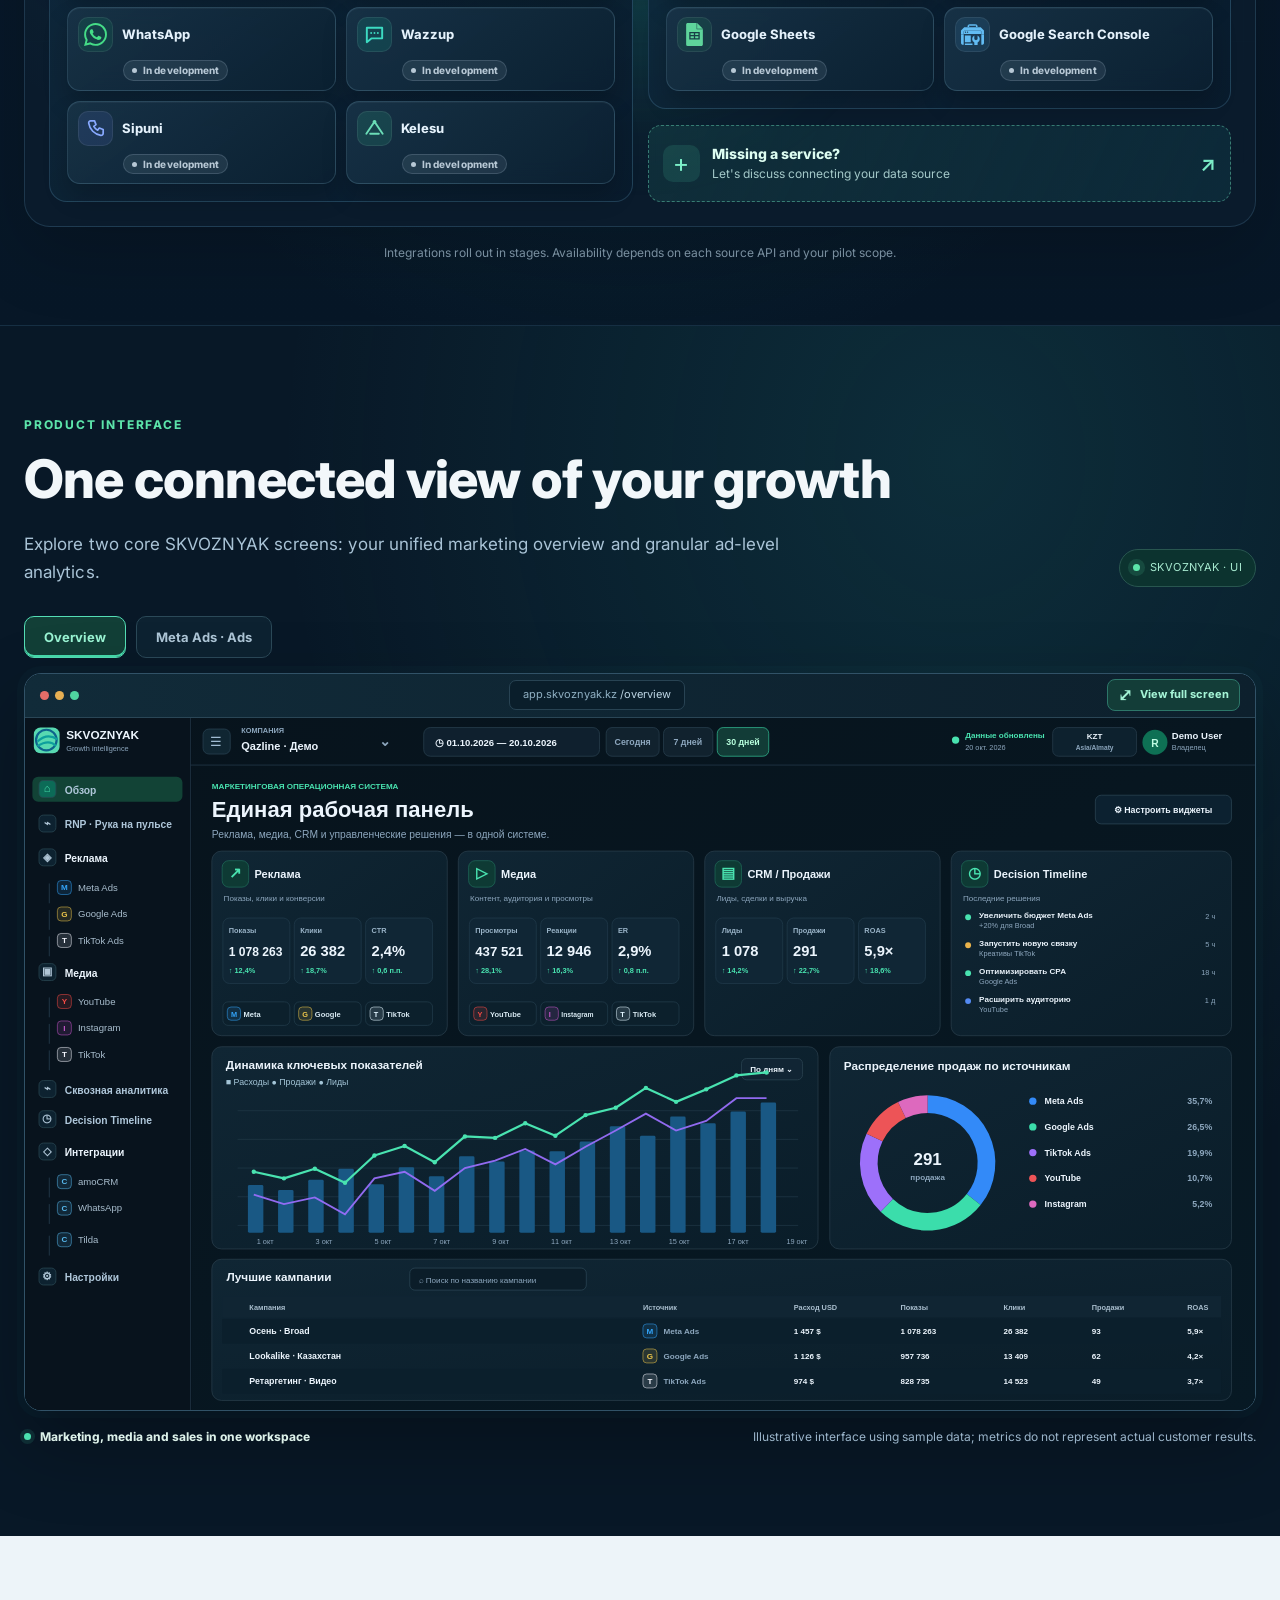
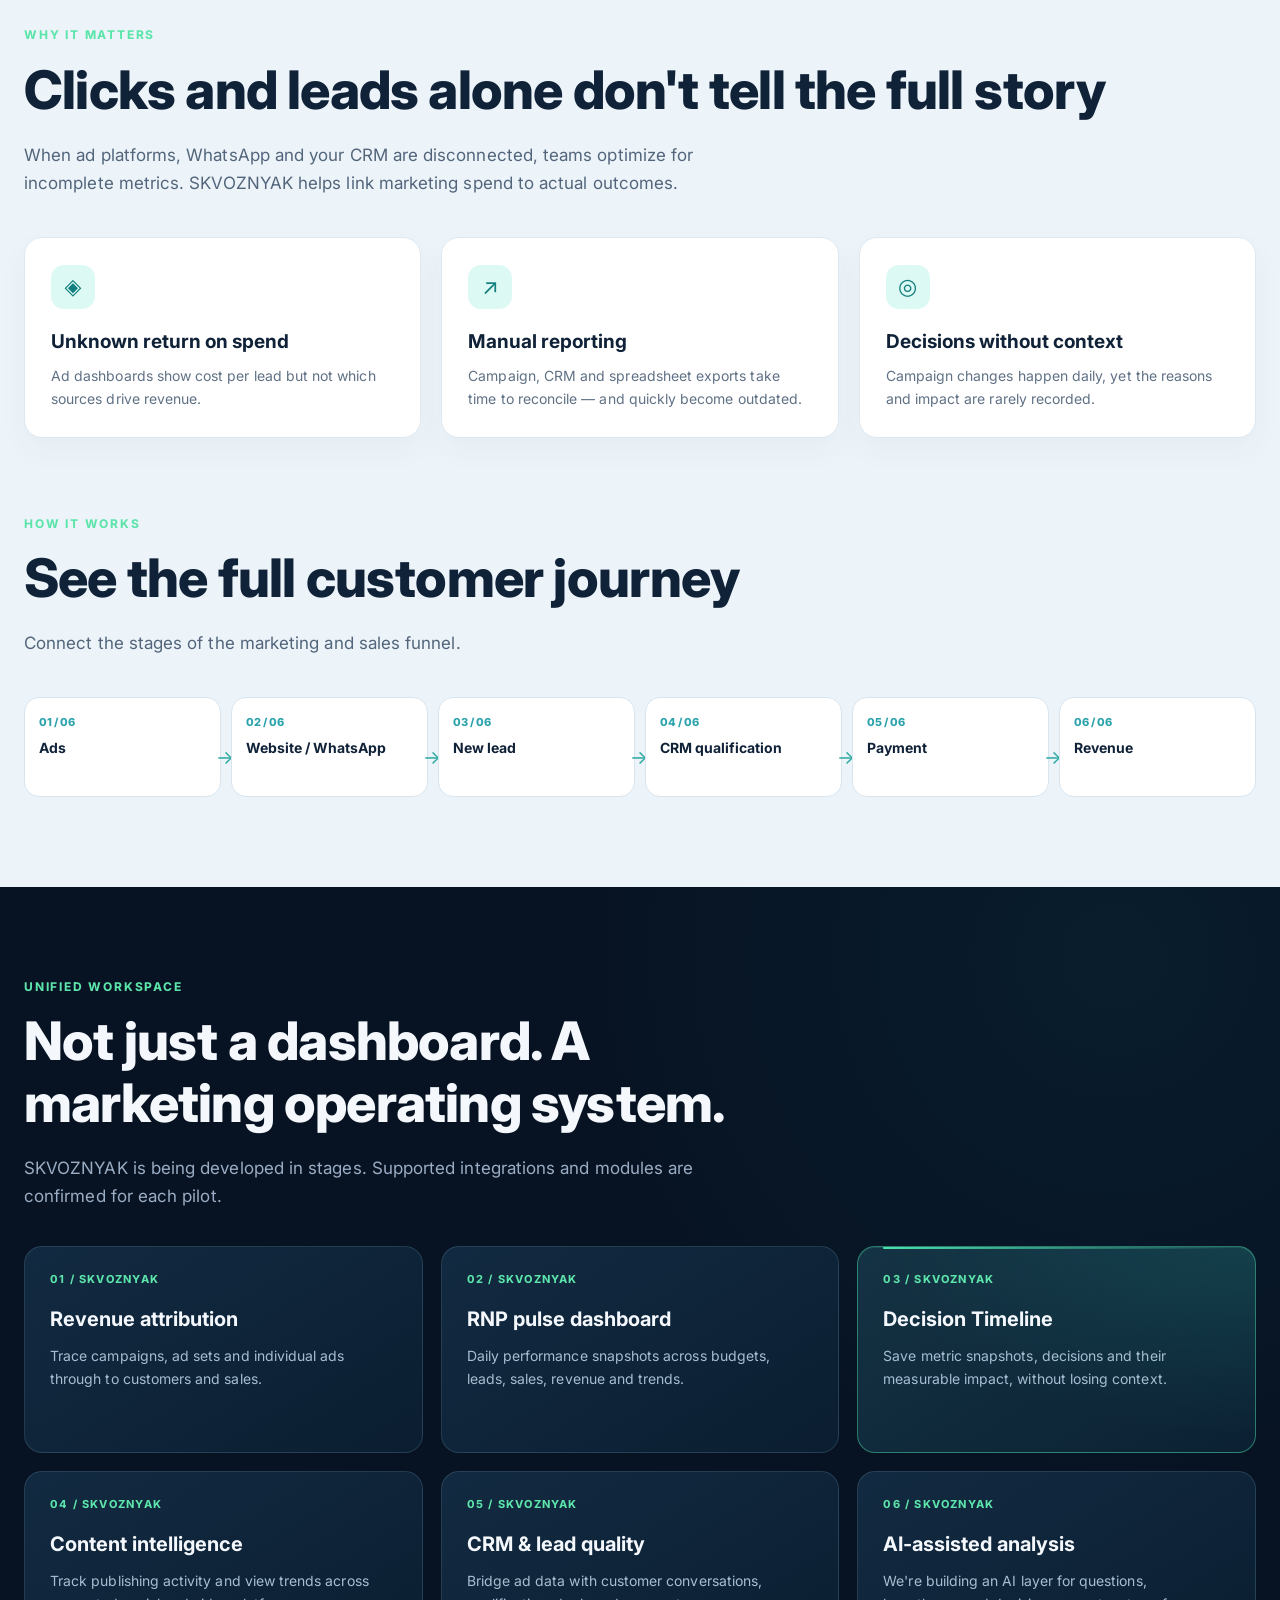
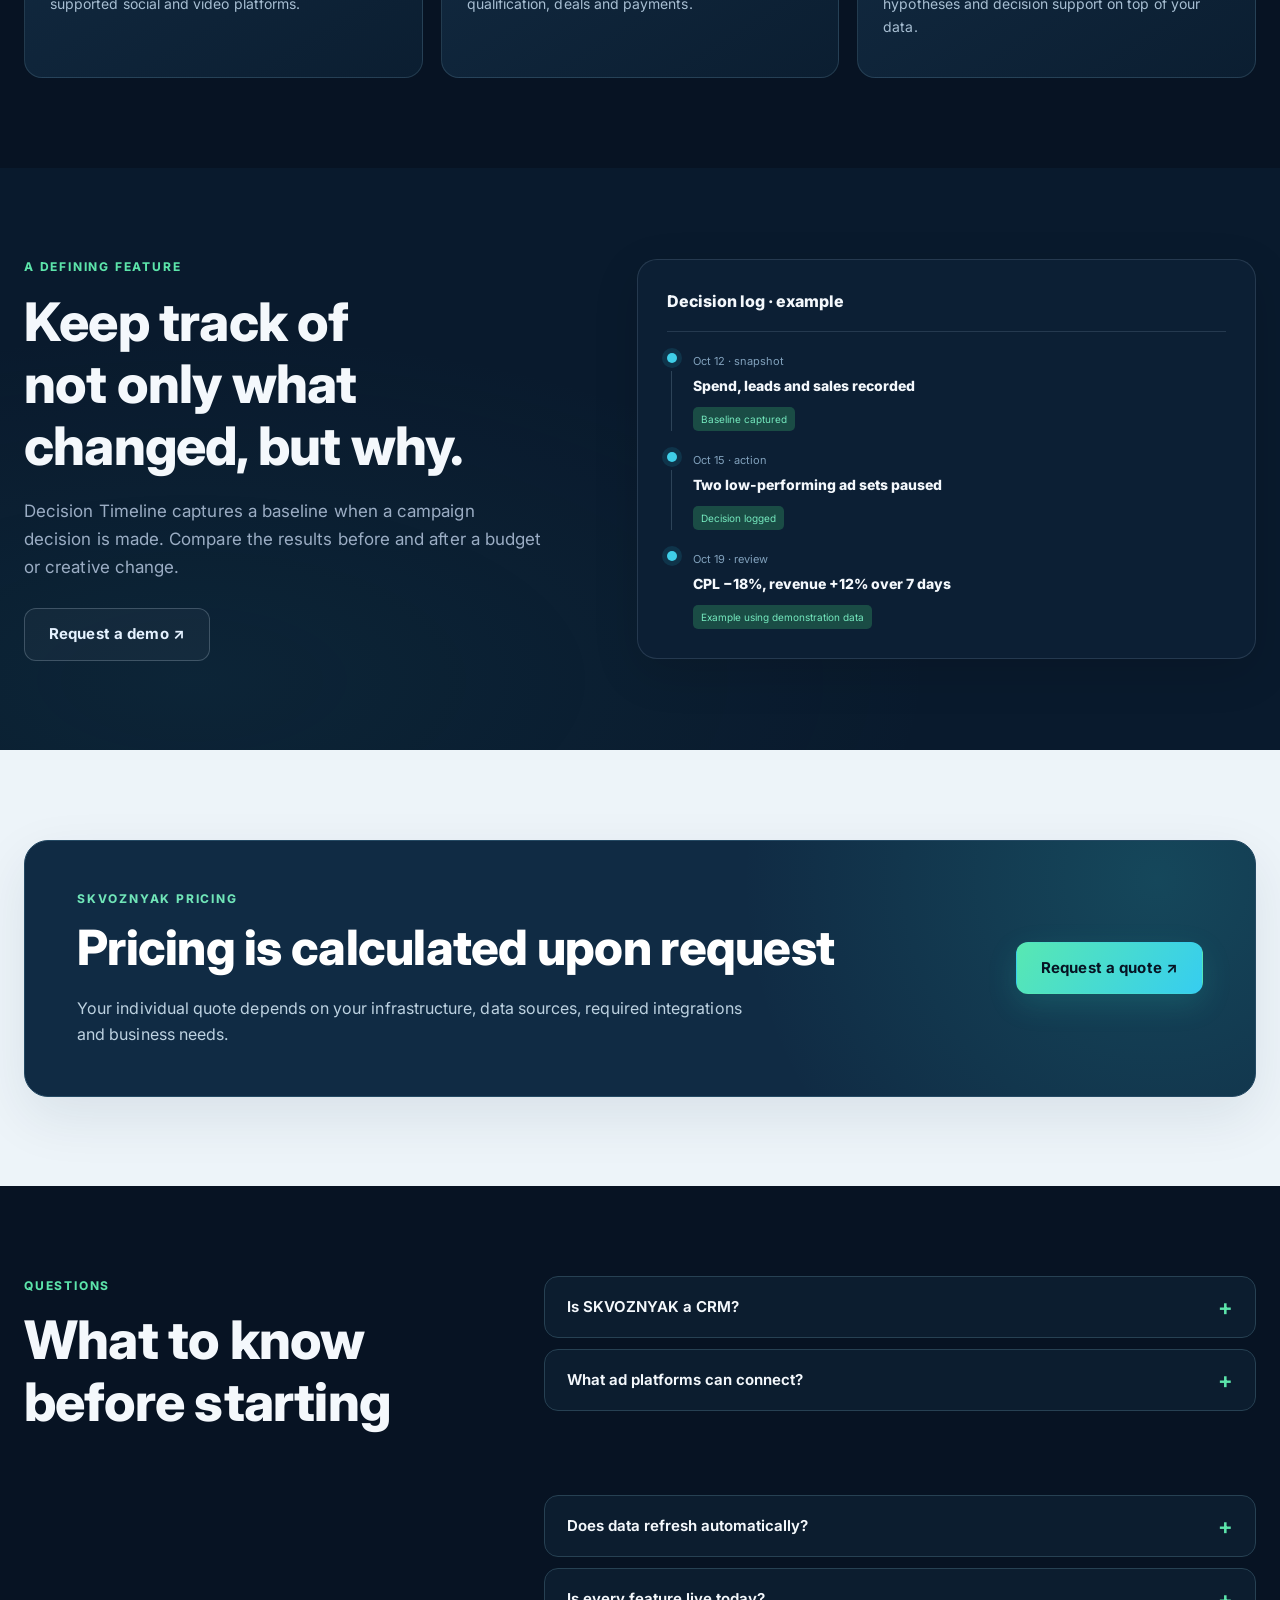
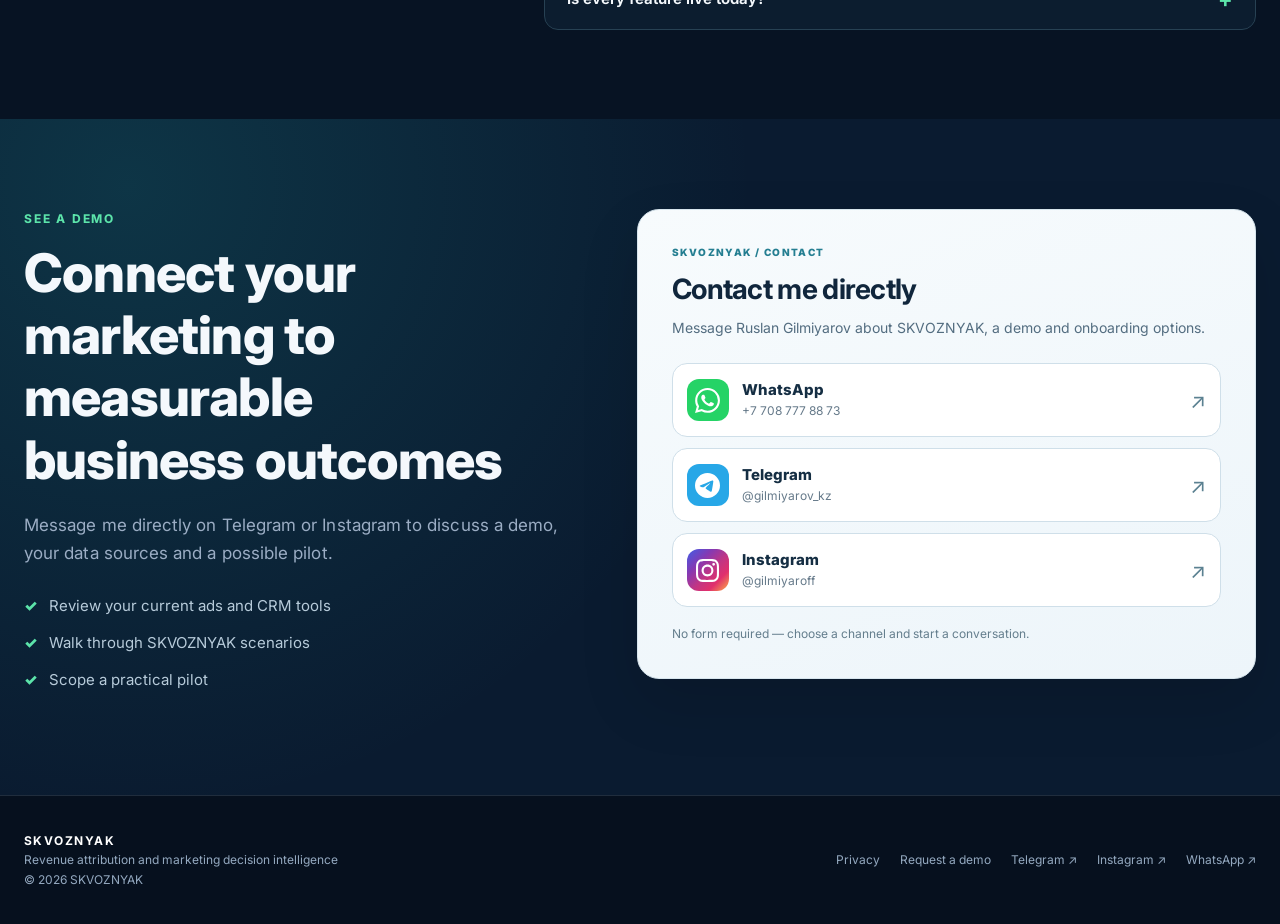
==== commit 625b78fb: "fix: use real Telegram and Instagram inline SVG logos in contact cards" ====
--- a/en/index.html
+++ b/en/index.html
@@ -105,8 +105,8 @@
 <div class="direct-contact-card" aria-label="SKVOZNYAK contact"><div class="direct-contact-eyebrow">SKVOZNYAK / CONTACT</div><h3>Contact me directly</h3><p>Message Ruslan Gilmiyarov about SKVOZNYAK, a demo and onboarding options.</p><div class="direct-contact-options">
 <a class="direct-contact-option" href="https://wa.me/77087778873" target="_blank" rel="noopener noreferrer" aria-label="Open WhatsApp +7 708 777 88 73"><span class="contact-channel-icon is-whatsapp" aria-hidden="true"><svg viewBox="0 0 24 24" fill="currentColor" aria-hidden="true" focusable="false"><path d="M17.472 14.382c-.297-.149-1.758-.867-2.03-.967-.273-.099-.471-.148-.67.15-.197.297-.767.966-.94 1.164-.173.199-.347.223-.644.075-.297-.15-1.255-.463-2.39-1.475-.883-.788-1.48-1.761-1.653-2.059-.173-.297-.018-.458.13-.606.134-.133.298-.347.446-.52.149-.174.198-.298.298-.497.099-.198.05-.371-.025-.52-.075-.149-.669-1.612-.916-2.207-.242-.579-.487-.5-.669-.51-.173-.008-.371-.01-.57-.01-.198 0-.52.074-.792.372-.272.297-1.04 1.016-1.04 2.479 0 1.462 1.065 2.875 1.213 3.074.149.198 2.096 3.2 5.077 4.487.709.306 1.262.489 1.694.625.712.227 1.36.195 1.871.118.571-.085 1.758-.719 2.006-1.413.248-.694.248-1.289.173-1.413-.074-.124-.272-.198-.57-.347m-5.421 7.403h-.004a9.87 9.87 0 01-5.031-1.378l-.361-.214-3.741.982.998-3.648-.235-.374a9.86 9.86 0 01-1.51-5.26c.001-5.45 4.436-9.884 9.888-9.884 2.64 0 5.122 1.03 6.988 2.898a9.825 9.825 0 012.893 6.994c-.003 5.45-4.437 9.884-9.885 9.884m8.413-18.297A11.815 11.815 0 0012.05 0C5.495 0 .16 5.335.157 11.892c0 2.096.547 4.142 1.588 5.945L.057 24l6.305-1.654a11.882 11.882 0 005.683 1.448h.005c6.554 0 11.89-5.335 11.893-11.893a11.821 11.821 0 00-3.48-8.413Z"/></svg></span><span class="direct-contact-info"><strong>WhatsApp</strong><small>+7 708 777 88 73</small></span><span class="contact-arrow" aria-hidden="true">↗</span></a>
 
-<a class="direct-contact-option" href="https://t.me/gilmiyarov_kz" target="_blank" rel="noopener noreferrer" aria-label="Telegram @gilmiyarov_kz"><span class="contact-channel-icon is-telegram" aria-hidden="true">T</span><span class="direct-contact-info"><strong>Telegram</strong><small>@gilmiyarov_kz</small></span><span class="contact-arrow" aria-hidden="true">↗</span></a>
-<a class="direct-contact-option" href="https://instagram.com/gilmiyaroff" target="_blank" rel="noopener noreferrer" aria-label="Instagram @gilmiyaroff"><span class="contact-channel-icon is-instagram" aria-hidden="true">◎</span><span class="direct-contact-info"><strong>Instagram</strong><small>@gilmiyaroff</small></span><span class="contact-arrow" aria-hidden="true">↗</span></a>
+<a class="direct-contact-option" href="https://t.me/gilmiyarov_kz" target="_blank" rel="noopener noreferrer" aria-label="Telegram @gilmiyarov_kz"><span class="contact-channel-icon is-telegram" aria-hidden="true"><svg class="contact-channel-svg" xmlns="http://www.w3.org/2000/svg" viewBox="0 0 24 24" fill="currentColor" focusable="false" aria-hidden="true"><path d="M11.944 0A12 12 0 0 0 0 12a12 12 0 0 0 12 12 12 12 0 0 0 12-12A12 12 0 0 0 12 0a12 12 0 0 0-.056 0zm4.962 7.224c.1-.002.321.023.465.14a.506.506 0 0 1 .171.325c.016.093.036.306.02.472-.18 1.898-.962 6.502-1.36 8.627-.168.9-.499 1.201-.82 1.23-.696.065-1.225-.46-1.9-.902-1.056-.693-1.653-1.124-2.678-1.8-1.185-.78-.417-1.21.258-1.91.177-.184 3.247-2.977 3.307-3.23.007-.032.014-.15-.056-.212s-.174-.041-.249-.024c-.106.024-1.793 1.14-5.061 3.345-.48.33-.913.49-1.302.48-.428-.008-1.252-.241-1.865-.44-.752-.245-1.349-.374-1.297-.789.027-.216.325-.437.893-.663 3.498-1.524 5.83-2.529 6.998-3.014 3.332-1.386 4.025-1.627 4.476-1.635z"/></svg></span><span class="direct-contact-info"><strong>Telegram</strong><small>@gilmiyarov_kz</small></span><span class="contact-arrow" aria-hidden="true">↗</span></a>
+<a class="direct-contact-option" href="https://instagram.com/gilmiyaroff" target="_blank" rel="noopener noreferrer" aria-label="Instagram @gilmiyaroff"><span class="contact-channel-icon is-instagram" aria-hidden="true"><svg class="contact-channel-svg" xmlns="http://www.w3.org/2000/svg" viewBox="0 0 24 24" fill="currentColor" focusable="false" aria-hidden="true"><path d="M7.0301.084c-1.2768.0602-2.1487.264-2.911.5634-.7888.3075-1.4575.72-2.1228 1.3877-.6652.6677-1.075 1.3368-1.3802 2.127-.2954.7638-.4956 1.6365-.552 2.914-.0564 1.2775-.0689 1.6882-.0626 4.947.0062 3.2586.0206 3.6671.0825 4.9473.061 1.2765.264 2.1482.5635 2.9107.308.7889.72 1.4573 1.388 2.1228.6679.6655 1.3365 1.0743 2.1285 1.38.7632.295 1.6361.4961 2.9134.552 1.2773.056 1.6884.069 4.9462.0627 3.2578-.0062 3.668-.0207 4.9478-.0814 1.28-.0607 2.147-.2652 2.9098-.5633.7889-.3086 1.4578-.72 2.1228-1.3881.665-.6682 1.0745-1.3378 1.3795-2.1284.2957-.7632.4966-1.636.552-2.9124.056-1.2809.0692-1.6898.063-4.948-.0063-3.2583-.021-3.6668-.0817-4.9465-.0607-1.2797-.264-2.1487-.5633-2.9117-.3084-.7889-.72-1.4568-1.3876-2.1228C21.2982 1.33 20.628.9208 19.8378.6165 19.074.321 18.2017.1197 16.9244.0645 15.6471.0093 15.236-.005 11.977.0014 8.718.0076 8.31.0215 7.0301.0839m.1402 21.6932c-1.17-.0509-1.8053-.2453-2.2287-.408-.5606-.216-.96-.4771-1.3819-.895-.422-.4178-.6811-.8186-.9-1.378-.1644-.4234-.3624-1.058-.4171-2.228-.0595-1.2645-.072-1.6442-.079-4.848-.007-3.2037.0053-3.583.0607-4.848.05-1.169.2456-1.805.408-2.2282.216-.5613.4762-.96.895-1.3816.4188-.4217.8184-.6814 1.3783-.9003.423-.1651 1.0575-.3614 2.227-.4171 1.2655-.06 1.6447-.072 4.848-.079 3.2033-.007 3.5835.005 4.8495.0608 1.169.0508 1.8053.2445 2.228.408.5608.216.96.4754 1.3816.895.4217.4194.6816.8176.9005 1.3787.1653.4217.3617 1.056.4169 2.2263.0602 1.2655.0739 1.645.0796 4.848.0058 3.203-.0055 3.5834-.061 4.848-.051 1.17-.245 1.8055-.408 2.2294-.216.5604-.4763.96-.8954 1.3814-.419.4215-.8181.6811-1.3783.9-.4224.1649-1.0577.3617-2.2262.4174-1.2656.0595-1.6448.072-4.8493.079-3.2045.007-3.5825-.006-4.848-.0608M16.953 5.5864A1.44 1.44 0 1 0 18.39 4.144a1.44 1.44 0 0 0-1.437 1.4424M5.8385 12.012c.0067 3.4032 2.7706 6.1557 6.173 6.1493 3.4026-.0065 6.157-2.7701 6.1506-6.1733-.0065-3.4032-2.771-6.1565-6.174-6.1498-3.403.0067-6.156 2.771-6.1496 6.1738M8 12.0077a4 4 0 1 1 4.008 3.9921A3.9996 3.9996 0 0 1 8 12.0077"/></svg></span><span class="direct-contact-info"><strong>Instagram</strong><small>@gilmiyaroff</small></span><span class="contact-arrow" aria-hidden="true">↗</span></a>
 </div><p class="direct-contact-footnote">No form required — choose a channel and start a conversation.</p></div>
 </div></section></main>
 <footer class="footer"><div class="container footer-inner"><div><strong style="color:#fff;letter-spacing:.12em">SKVOZNYAK</strong><div>Revenue attribution and marketing decision intelligence</div><div>© <span data-year>2026</span> SKVOZNYAK</div></div><div class="footer-links"><a href="/en/privacy/">Privacy</a><a href="#contact">Request a demo</a><a href="https://t.me/gilmiyarov_kz" target="_blank" rel="noopener noreferrer">Telegram ↗</a><a href="https://instagram.com/gilmiyaroff" target="_blank" rel="noopener noreferrer">Instagram ↗</a><a href="https://wa.me/77087778873" target="_blank" rel="noopener noreferrer">WhatsApp ↗</a></div></div></footer>
--- a/assets/styles.css
+++ b/assets/styles.css
@@ -423,8 +423,8 @@
 .direct-contact-option:hover{border-color:#5ec9c7;box-shadow:0 8px 24px rgba(28,106,121,.12);transform:translateY(-2px)}
 .direct-contact-option:focus-visible{outline:3px solid #48bfb4;outline-offset:3px}
 .contact-channel-icon{display:grid;place-items:center;flex:0 0 42px;width:42px;height:42px;border-radius:12px;font-weight:900;font-size:22px;color:white}
-.contact-channel-icon.is-telegram{background:#258fc7;font-style:italic}
-.contact-channel-icon.is-instagram{background:linear-gradient(140deg,#7158cc,#c641b3 52%,#ff9d50);font-size:35px;line-height:1}
+.contact-channel-icon.is-telegram{background:#27a7e7}
+.contact-channel-icon.is-instagram{background:linear-gradient(135deg,#405de6 0%,#833ab4 30%,#c13584 55%,#e1306c 75%,#fcaf45 100%)}
 .direct-contact-info{display:flex;flex:1;flex-direction:column;gap:2px;align-items:flex-start;min-width:0}
 .direct-contact-info strong{font-size:15px;font-weight:800;line-height:1.2}
 .direct-contact-info small{font-size:12px;color:#667a8a;overflow-wrap:anywhere}
@@ -433,3 +433,15 @@
 .footer-links{flex-wrap:wrap}
 @media(max-width:480px){.direct-contact-card{padding:22px 18px}.direct-contact-option{gap:10px;padding:12px}.contact-channel-icon{flex-basis:39px;width:39px;height:39px}.direct-contact-info strong{font-size:14px}}
 @media(prefers-reduced-motion:reduce){.direct-contact-option{transition:none}.direct-contact-option:hover{transform:none}}
+
+
+/* Official WhatsApp identity; inline SVG avoids external Safari sprite loading. */
+.contact-channel-icon.is-whatsapp{background:#25d366}
+.contact-channel-icon.is-whatsapp svg{display:block;width:25px;height:25px}
+@media(max-width:480px){.contact-channel-icon.is-whatsapp svg{width:23px;height:23px}}
+
+/* Inline contact brand logos render reliably in Safari and other browsers. */
+.contact-channel-svg{display:block;width:25px;height:25px;flex:none;fill:currentColor}
+.contact-channel-icon.is-telegram .contact-channel-svg{width:25px;height:25px}
+.contact-channel-icon.is-instagram .contact-channel-svg{width:23px;height:23px}
+@media(max-width:480px){.contact-channel-icon.is-telegram .contact-channel-svg{width:23px;height:23px}.contact-channel-icon.is-instagram .contact-channel-svg{width:22px;height:22px}}
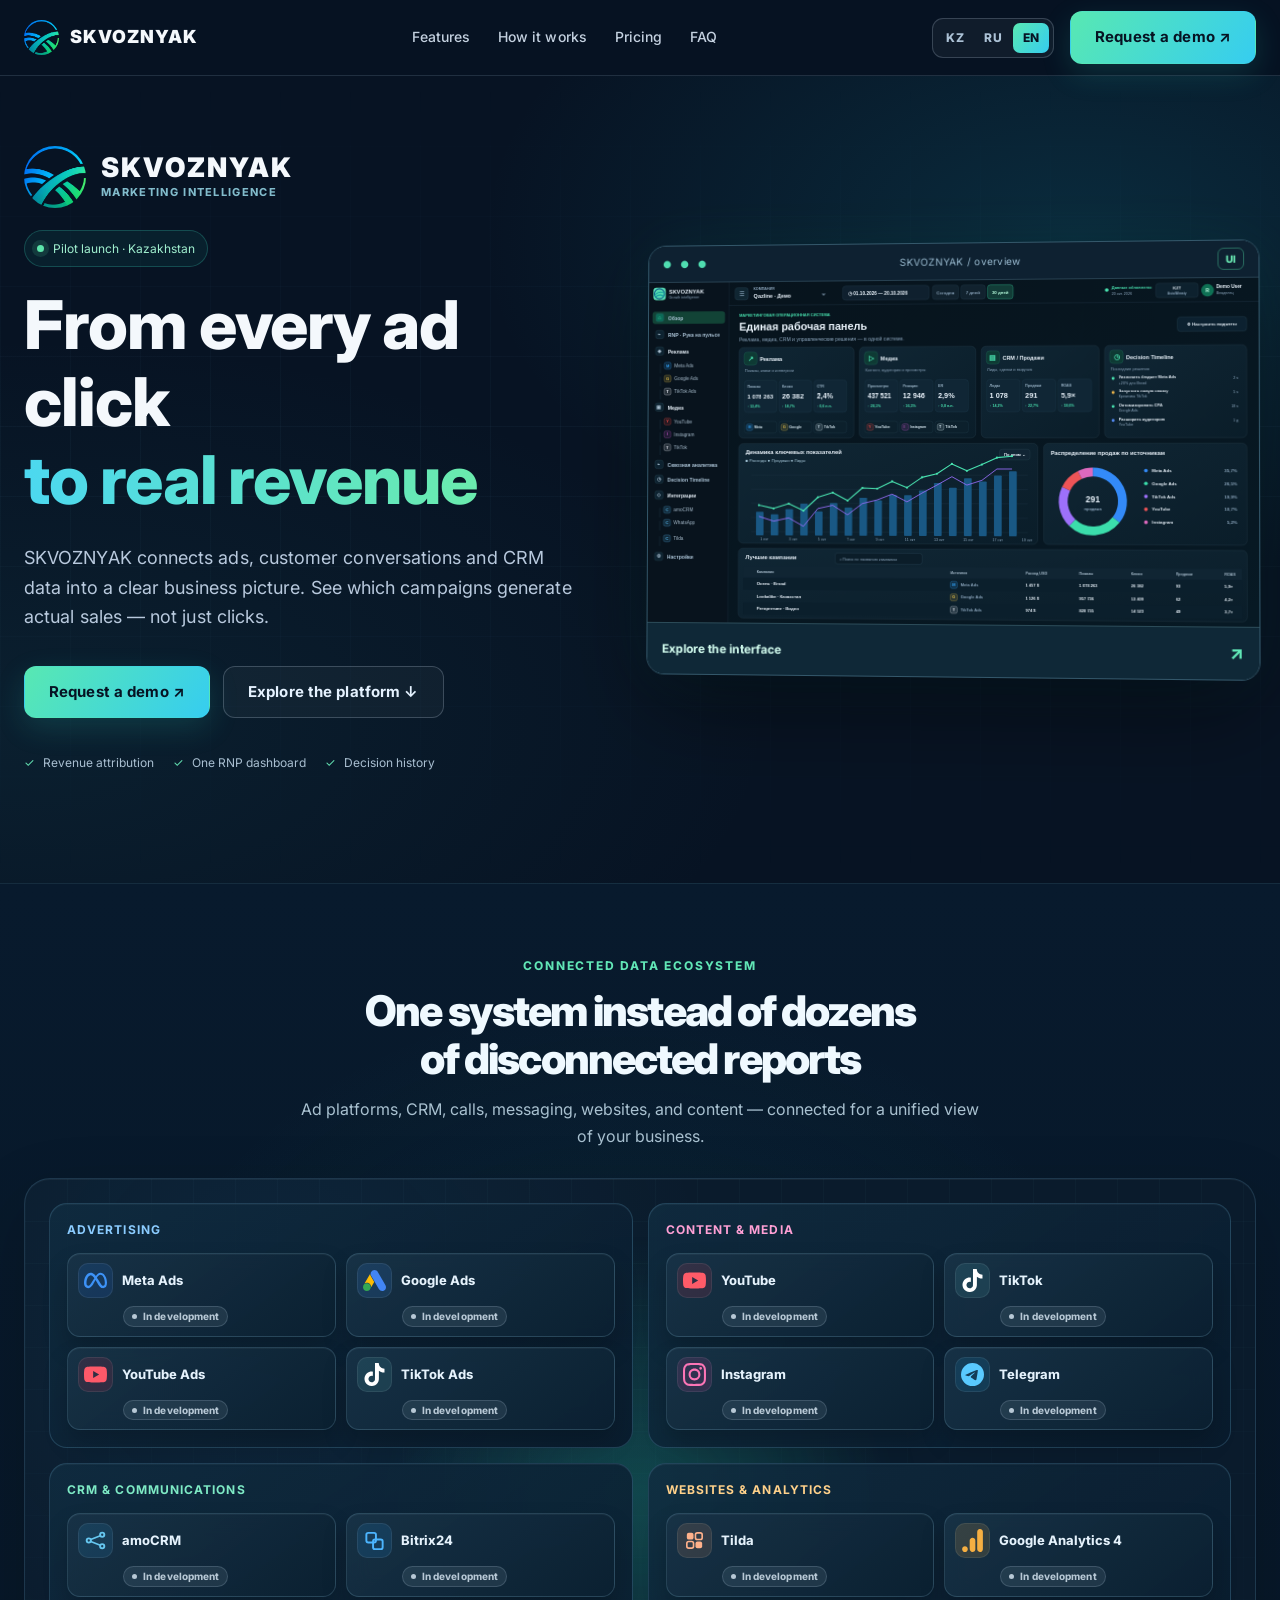
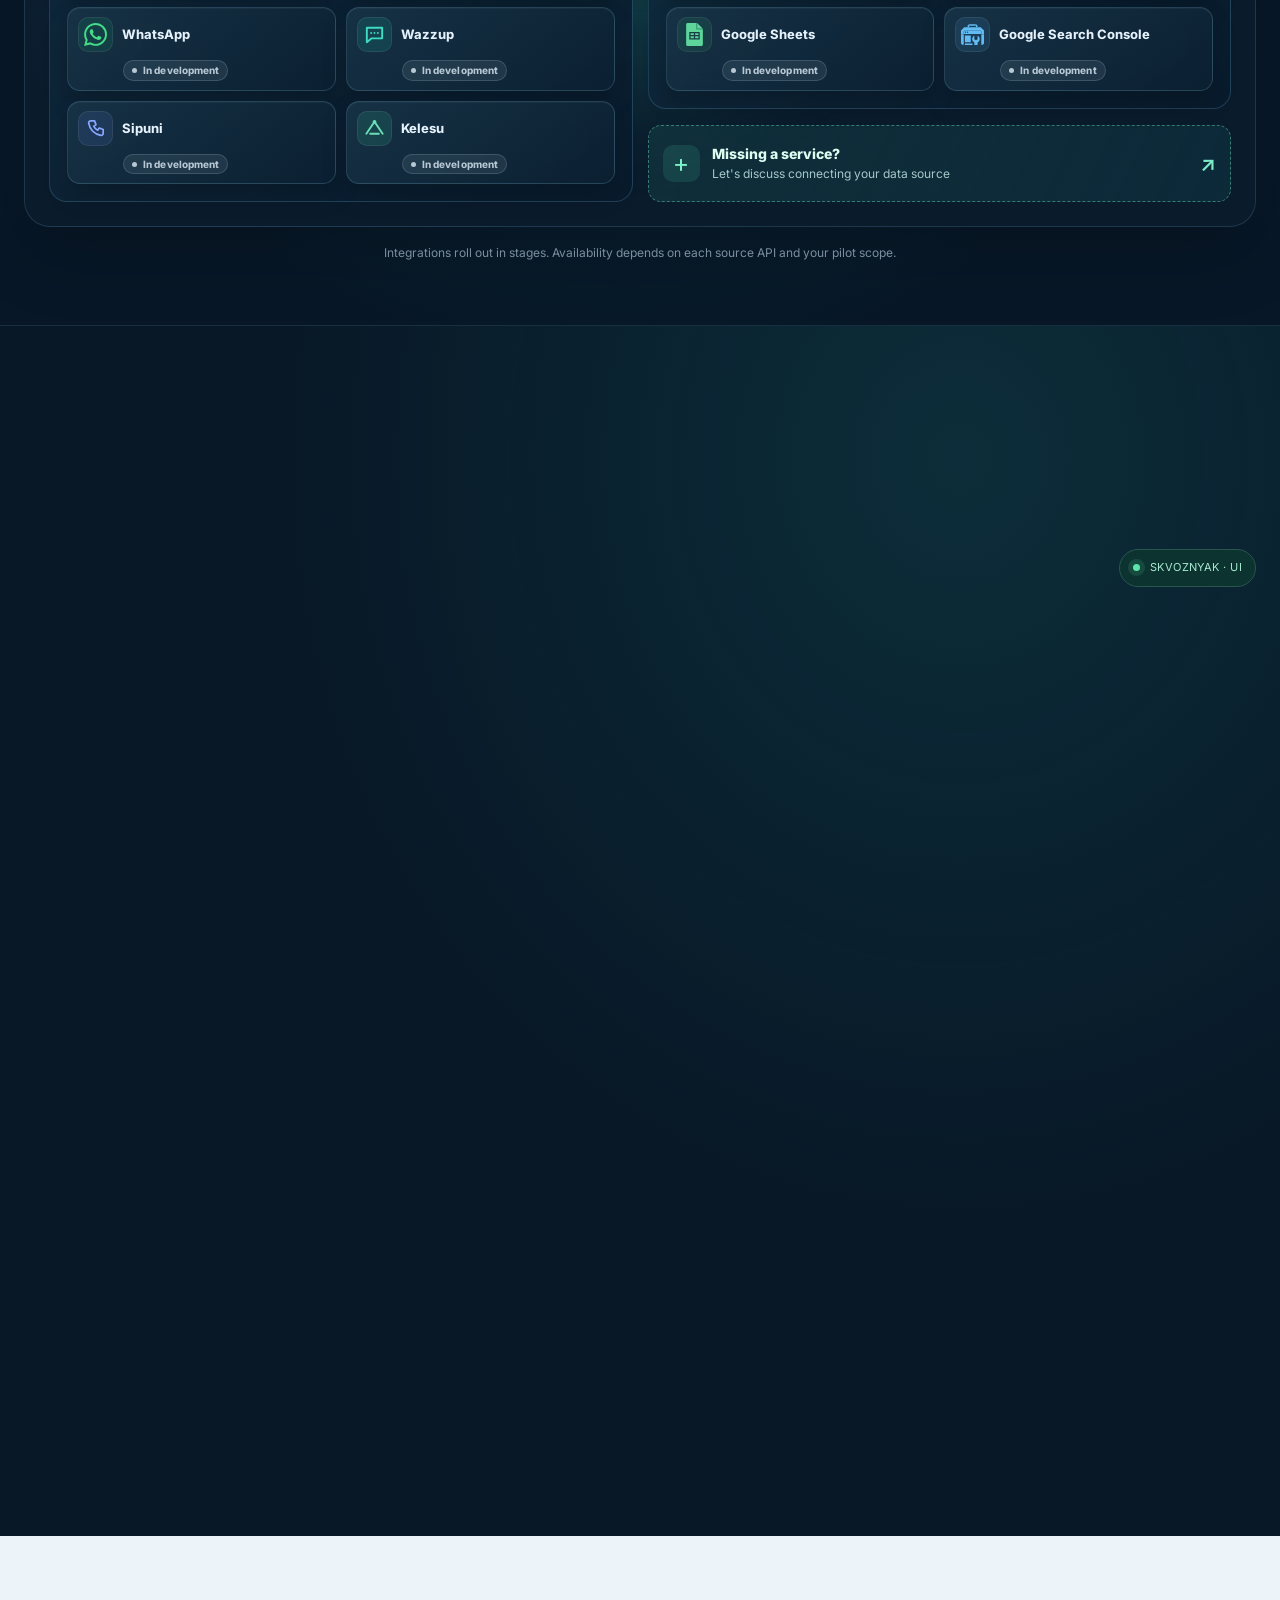
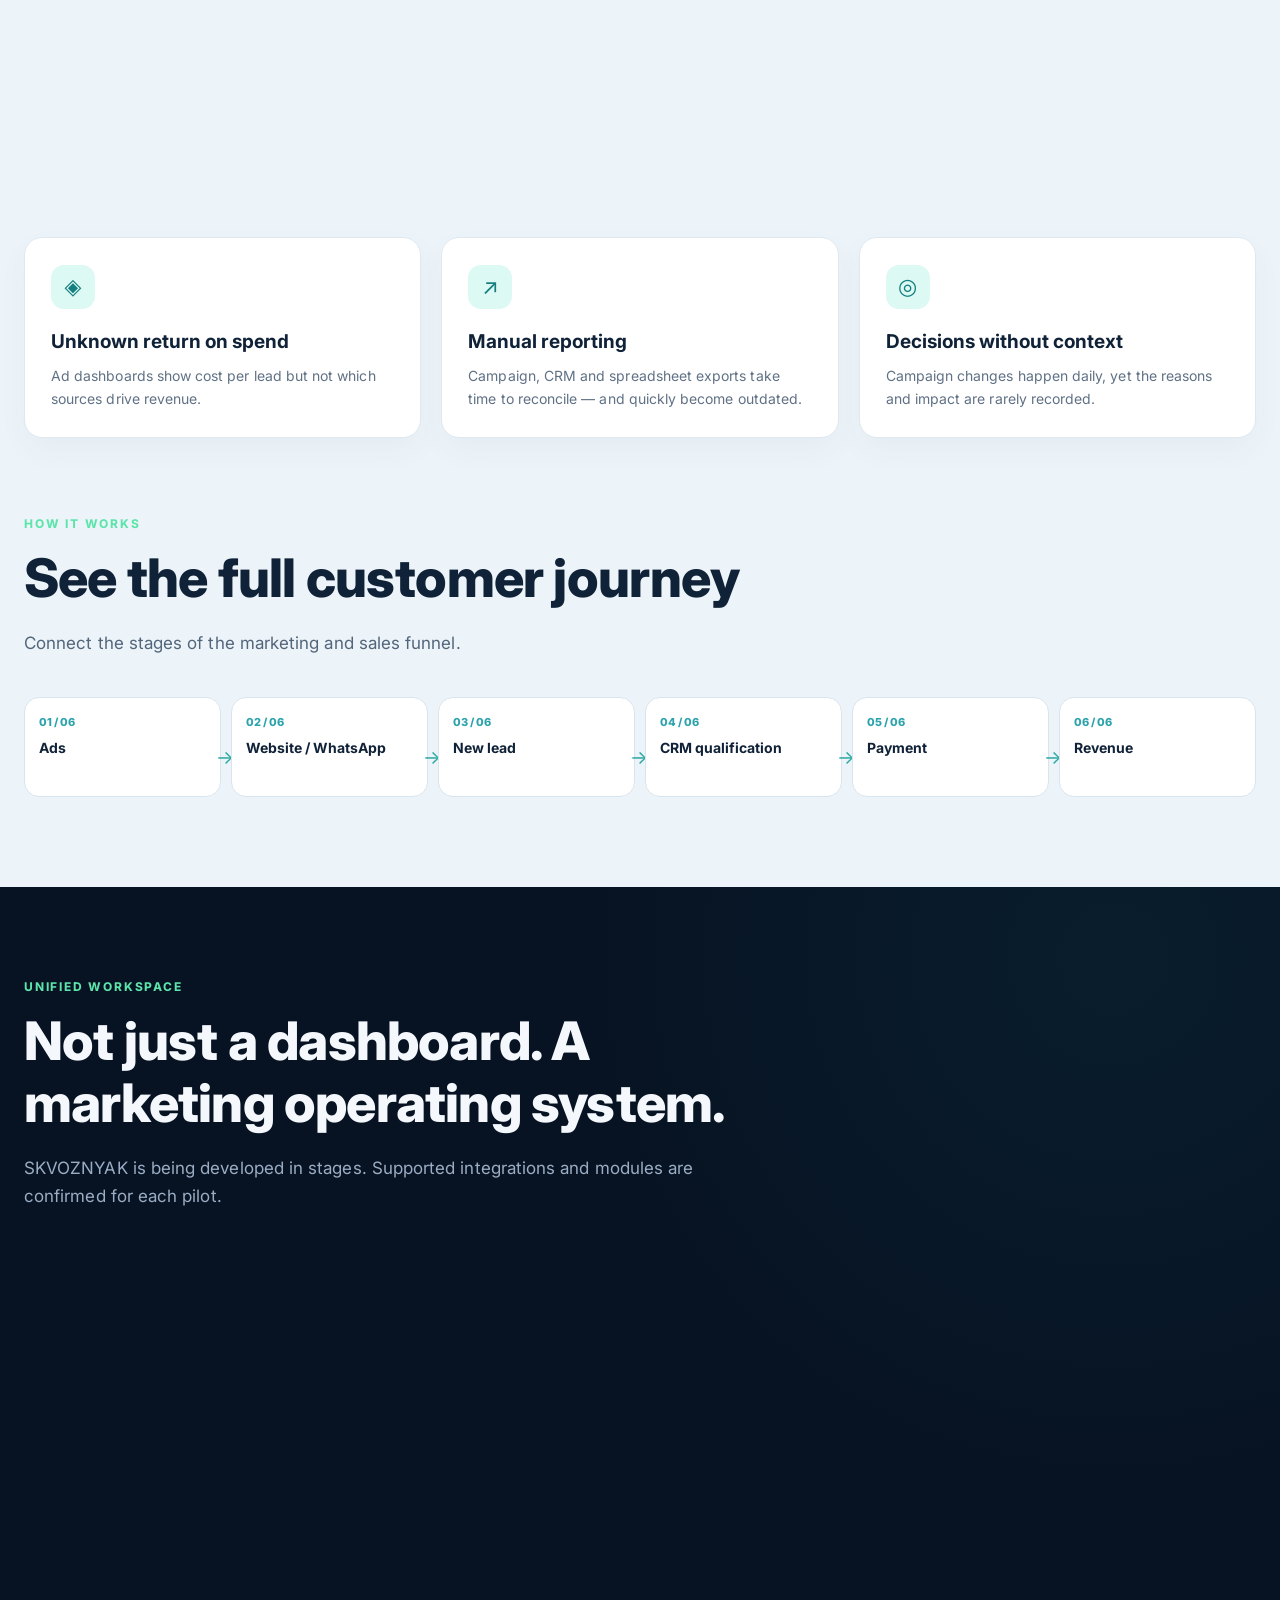
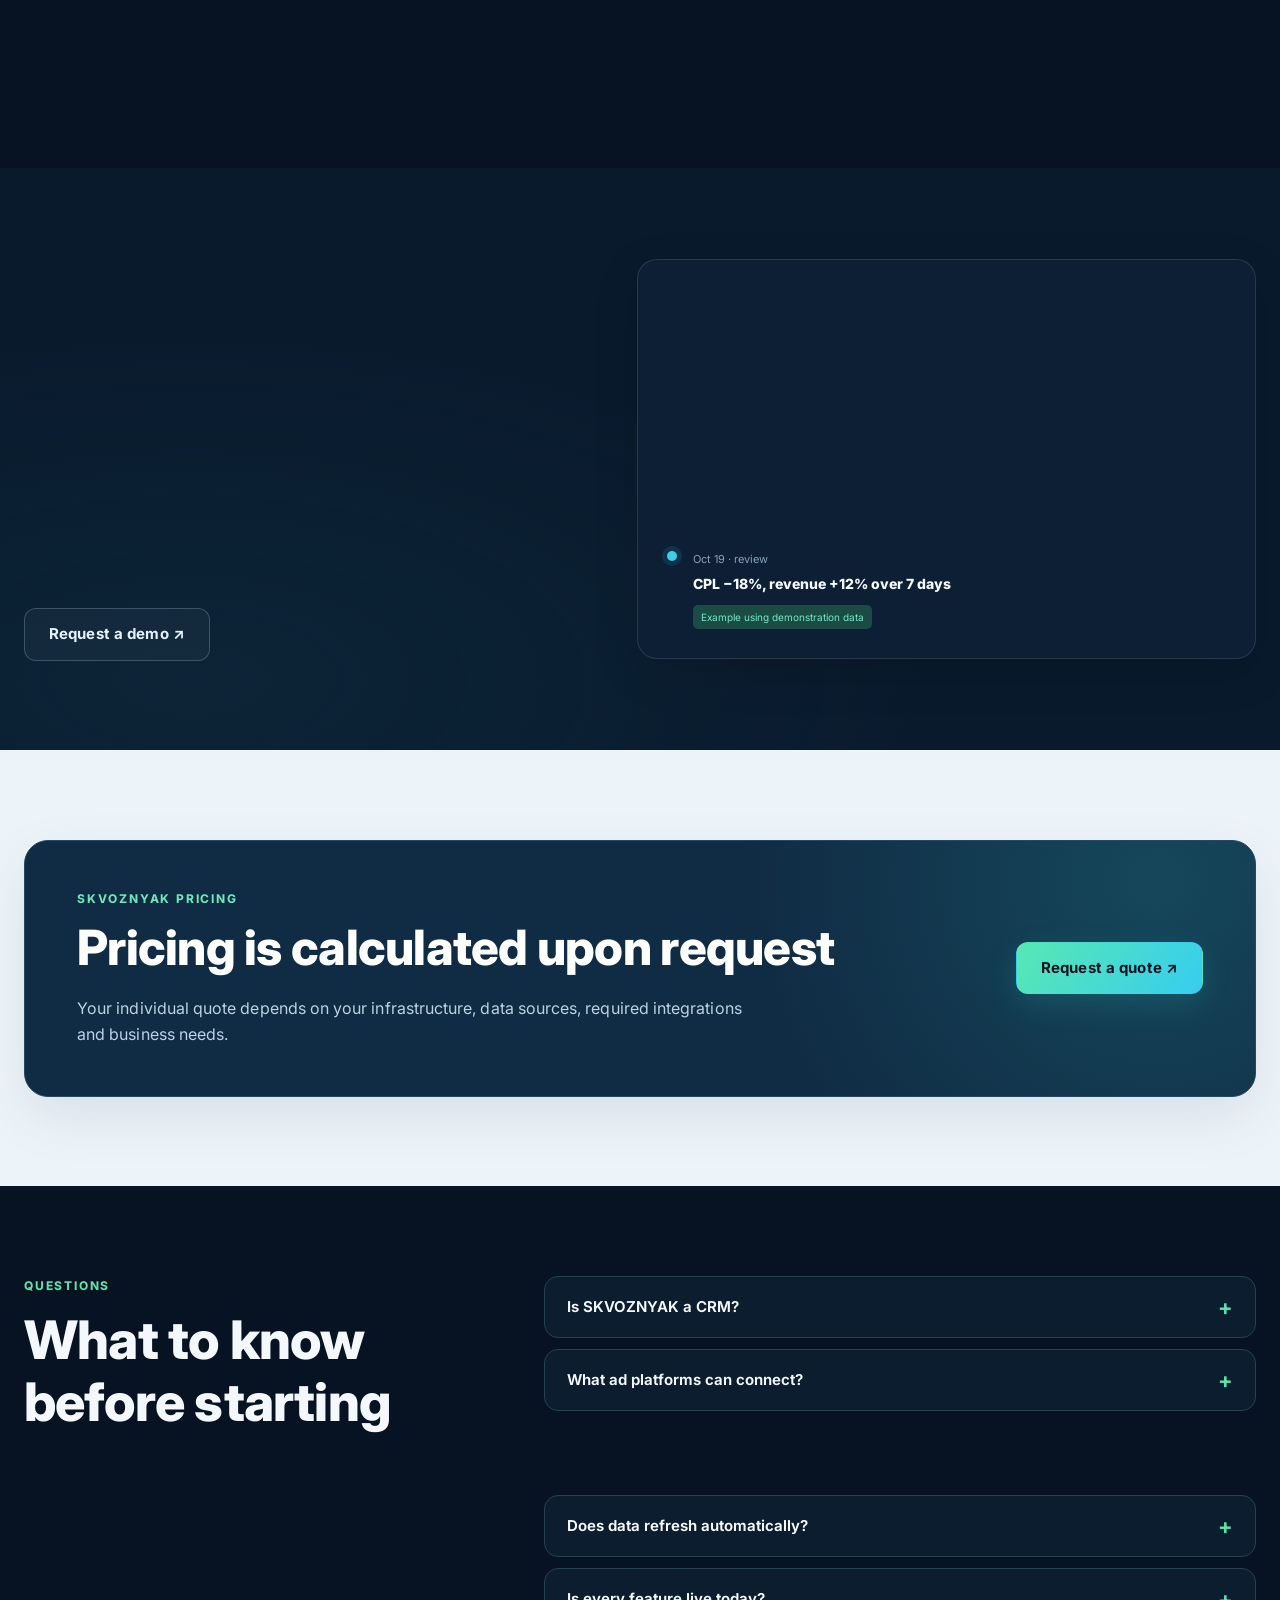
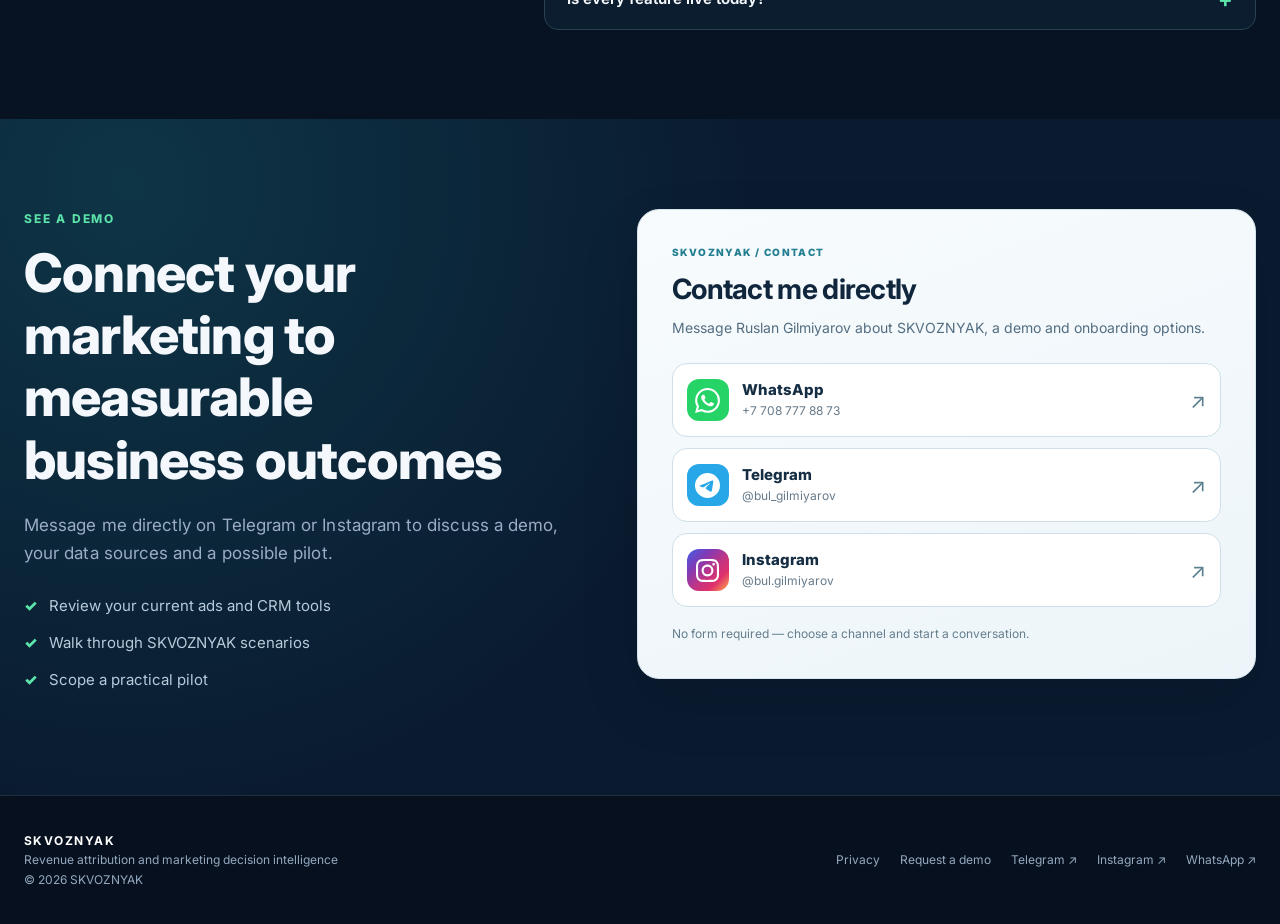
==== commit 1ca93a98: "fix: update public Telegram and Instagram usernames" ====
--- a/en/index.html
+++ b/en/index.html
@@ -105,11 +105,11 @@
 <div class="direct-contact-card" aria-label="SKVOZNYAK contact"><div class="direct-contact-eyebrow">SKVOZNYAK / CONTACT</div><h3>Contact me directly</h3><p>Message Ruslan Gilmiyarov about SKVOZNYAK, a demo and onboarding options.</p><div class="direct-contact-options">
 <a class="direct-contact-option" href="https://wa.me/77087778873" target="_blank" rel="noopener noreferrer" aria-label="Open WhatsApp +7 708 777 88 73"><span class="contact-channel-icon is-whatsapp" aria-hidden="true"><svg viewBox="0 0 24 24" fill="currentColor" aria-hidden="true" focusable="false"><path d="M17.472 14.382c-.297-.149-1.758-.867-2.03-.967-.273-.099-.471-.148-.67.15-.197.297-.767.966-.94 1.164-.173.199-.347.223-.644.075-.297-.15-1.255-.463-2.39-1.475-.883-.788-1.48-1.761-1.653-2.059-.173-.297-.018-.458.13-.606.134-.133.298-.347.446-.52.149-.174.198-.298.298-.497.099-.198.05-.371-.025-.52-.075-.149-.669-1.612-.916-2.207-.242-.579-.487-.5-.669-.51-.173-.008-.371-.01-.57-.01-.198 0-.52.074-.792.372-.272.297-1.04 1.016-1.04 2.479 0 1.462 1.065 2.875 1.213 3.074.149.198 2.096 3.2 5.077 4.487.709.306 1.262.489 1.694.625.712.227 1.36.195 1.871.118.571-.085 1.758-.719 2.006-1.413.248-.694.248-1.289.173-1.413-.074-.124-.272-.198-.57-.347m-5.421 7.403h-.004a9.87 9.87 0 01-5.031-1.378l-.361-.214-3.741.982.998-3.648-.235-.374a9.86 9.86 0 01-1.51-5.26c.001-5.45 4.436-9.884 9.888-9.884 2.64 0 5.122 1.03 6.988 2.898a9.825 9.825 0 012.893 6.994c-.003 5.45-4.437 9.884-9.885 9.884m8.413-18.297A11.815 11.815 0 0012.05 0C5.495 0 .16 5.335.157 11.892c0 2.096.547 4.142 1.588 5.945L.057 24l6.305-1.654a11.882 11.882 0 005.683 1.448h.005c6.554 0 11.89-5.335 11.893-11.893a11.821 11.821 0 00-3.48-8.413Z"/></svg></span><span class="direct-contact-info"><strong>WhatsApp</strong><small>+7 708 777 88 73</small></span><span class="contact-arrow" aria-hidden="true">↗</span></a>
 
-<a class="direct-contact-option" href="https://t.me/gilmiyarov_kz" target="_blank" rel="noopener noreferrer" aria-label="Telegram @gilmiyarov_kz"><span class="contact-channel-icon is-telegram" aria-hidden="true"><svg class="contact-channel-svg" xmlns="http://www.w3.org/2000/svg" viewBox="0 0 24 24" fill="currentColor" focusable="false" aria-hidden="true"><path d="M11.944 0A12 12 0 0 0 0 12a12 12 0 0 0 12 12 12 12 0 0 0 12-12A12 12 0 0 0 12 0a12 12 0 0 0-.056 0zm4.962 7.224c.1-.002.321.023.465.14a.506.506 0 0 1 .171.325c.016.093.036.306.02.472-.18 1.898-.962 6.502-1.36 8.627-.168.9-.499 1.201-.82 1.23-.696.065-1.225-.46-1.9-.902-1.056-.693-1.653-1.124-2.678-1.8-1.185-.78-.417-1.21.258-1.91.177-.184 3.247-2.977 3.307-3.23.007-.032.014-.15-.056-.212s-.174-.041-.249-.024c-.106.024-1.793 1.14-5.061 3.345-.48.33-.913.49-1.302.48-.428-.008-1.252-.241-1.865-.44-.752-.245-1.349-.374-1.297-.789.027-.216.325-.437.893-.663 3.498-1.524 5.83-2.529 6.998-3.014 3.332-1.386 4.025-1.627 4.476-1.635z"/></svg></span><span class="direct-contact-info"><strong>Telegram</strong><small>@gilmiyarov_kz</small></span><span class="contact-arrow" aria-hidden="true">↗</span></a>
-<a class="direct-contact-option" href="https://instagram.com/gilmiyaroff" target="_blank" rel="noopener noreferrer" aria-label="Instagram @gilmiyaroff"><span class="contact-channel-icon is-instagram" aria-hidden="true"><svg class="contact-channel-svg" xmlns="http://www.w3.org/2000/svg" viewBox="0 0 24 24" fill="currentColor" focusable="false" aria-hidden="true"><path d="M7.0301.084c-1.2768.0602-2.1487.264-2.911.5634-.7888.3075-1.4575.72-2.1228 1.3877-.6652.6677-1.075 1.3368-1.3802 2.127-.2954.7638-.4956 1.6365-.552 2.914-.0564 1.2775-.0689 1.6882-.0626 4.947.0062 3.2586.0206 3.6671.0825 4.9473.061 1.2765.264 2.1482.5635 2.9107.308.7889.72 1.4573 1.388 2.1228.6679.6655 1.3365 1.0743 2.1285 1.38.7632.295 1.6361.4961 2.9134.552 1.2773.056 1.6884.069 4.9462.0627 3.2578-.0062 3.668-.0207 4.9478-.0814 1.28-.0607 2.147-.2652 2.9098-.5633.7889-.3086 1.4578-.72 2.1228-1.3881.665-.6682 1.0745-1.3378 1.3795-2.1284.2957-.7632.4966-1.636.552-2.9124.056-1.2809.0692-1.6898.063-4.948-.0063-3.2583-.021-3.6668-.0817-4.9465-.0607-1.2797-.264-2.1487-.5633-2.9117-.3084-.7889-.72-1.4568-1.3876-2.1228C21.2982 1.33 20.628.9208 19.8378.6165 19.074.321 18.2017.1197 16.9244.0645 15.6471.0093 15.236-.005 11.977.0014 8.718.0076 8.31.0215 7.0301.0839m.1402 21.6932c-1.17-.0509-1.8053-.2453-2.2287-.408-.5606-.216-.96-.4771-1.3819-.895-.422-.4178-.6811-.8186-.9-1.378-.1644-.4234-.3624-1.058-.4171-2.228-.0595-1.2645-.072-1.6442-.079-4.848-.007-3.2037.0053-3.583.0607-4.848.05-1.169.2456-1.805.408-2.2282.216-.5613.4762-.96.895-1.3816.4188-.4217.8184-.6814 1.3783-.9003.423-.1651 1.0575-.3614 2.227-.4171 1.2655-.06 1.6447-.072 4.848-.079 3.2033-.007 3.5835.005 4.8495.0608 1.169.0508 1.8053.2445 2.228.408.5608.216.96.4754 1.3816.895.4217.4194.6816.8176.9005 1.3787.1653.4217.3617 1.056.4169 2.2263.0602 1.2655.0739 1.645.0796 4.848.0058 3.203-.0055 3.5834-.061 4.848-.051 1.17-.245 1.8055-.408 2.2294-.216.5604-.4763.96-.8954 1.3814-.419.4215-.8181.6811-1.3783.9-.4224.1649-1.0577.3617-2.2262.4174-1.2656.0595-1.6448.072-4.8493.079-3.2045.007-3.5825-.006-4.848-.0608M16.953 5.5864A1.44 1.44 0 1 0 18.39 4.144a1.44 1.44 0 0 0-1.437 1.4424M5.8385 12.012c.0067 3.4032 2.7706 6.1557 6.173 6.1493 3.4026-.0065 6.157-2.7701 6.1506-6.1733-.0065-3.4032-2.771-6.1565-6.174-6.1498-3.403.0067-6.156 2.771-6.1496 6.1738M8 12.0077a4 4 0 1 1 4.008 3.9921A3.9996 3.9996 0 0 1 8 12.0077"/></svg></span><span class="direct-contact-info"><strong>Instagram</strong><small>@gilmiyaroff</small></span><span class="contact-arrow" aria-hidden="true">↗</span></a>
+<a class="direct-contact-option" href="https://t.me/bul_gilmiyarov" target="_blank" rel="noopener noreferrer" aria-label="Telegram @bul_gilmiyarov"><span class="contact-channel-icon is-telegram" aria-hidden="true"><svg class="contact-channel-svg" xmlns="http://www.w3.org/2000/svg" viewBox="0 0 24 24" fill="currentColor" focusable="false" aria-hidden="true"><path d="M11.944 0A12 12 0 0 0 0 12a12 12 0 0 0 12 12 12 12 0 0 0 12-12A12 12 0 0 0 12 0a12 12 0 0 0-.056 0zm4.962 7.224c.1-.002.321.023.465.14a.506.506 0 0 1 .171.325c.016.093.036.306.02.472-.18 1.898-.962 6.502-1.36 8.627-.168.9-.499 1.201-.82 1.23-.696.065-1.225-.46-1.9-.902-1.056-.693-1.653-1.124-2.678-1.8-1.185-.78-.417-1.21.258-1.91.177-.184 3.247-2.977 3.307-3.23.007-.032.014-.15-.056-.212s-.174-.041-.249-.024c-.106.024-1.793 1.14-5.061 3.345-.48.33-.913.49-1.302.48-.428-.008-1.252-.241-1.865-.44-.752-.245-1.349-.374-1.297-.789.027-.216.325-.437.893-.663 3.498-1.524 5.83-2.529 6.998-3.014 3.332-1.386 4.025-1.627 4.476-1.635z"/></svg></span><span class="direct-contact-info"><strong>Telegram</strong><small>@bul_gilmiyarov</small></span><span class="contact-arrow" aria-hidden="true">↗</span></a>
+<a class="direct-contact-option" href="https://instagram.com/bul.gilmiyarov" target="_blank" rel="noopener noreferrer" aria-label="Instagram @bul.gilmiyarov"><span class="contact-channel-icon is-instagram" aria-hidden="true"><svg class="contact-channel-svg" xmlns="http://www.w3.org/2000/svg" viewBox="0 0 24 24" fill="currentColor" focusable="false" aria-hidden="true"><path d="M7.0301.084c-1.2768.0602-2.1487.264-2.911.5634-.7888.3075-1.4575.72-2.1228 1.3877-.6652.6677-1.075 1.3368-1.3802 2.127-.2954.7638-.4956 1.6365-.552 2.914-.0564 1.2775-.0689 1.6882-.0626 4.947.0062 3.2586.0206 3.6671.0825 4.9473.061 1.2765.264 2.1482.5635 2.9107.308.7889.72 1.4573 1.388 2.1228.6679.6655 1.3365 1.0743 2.1285 1.38.7632.295 1.6361.4961 2.9134.552 1.2773.056 1.6884.069 4.9462.0627 3.2578-.0062 3.668-.0207 4.9478-.0814 1.28-.0607 2.147-.2652 2.9098-.5633.7889-.3086 1.4578-.72 2.1228-1.3881.665-.6682 1.0745-1.3378 1.3795-2.1284.2957-.7632.4966-1.636.552-2.9124.056-1.2809.0692-1.6898.063-4.948-.0063-3.2583-.021-3.6668-.0817-4.9465-.0607-1.2797-.264-2.1487-.5633-2.9117-.3084-.7889-.72-1.4568-1.3876-2.1228C21.2982 1.33 20.628.9208 19.8378.6165 19.074.321 18.2017.1197 16.9244.0645 15.6471.0093 15.236-.005 11.977.0014 8.718.0076 8.31.0215 7.0301.0839m.1402 21.6932c-1.17-.0509-1.8053-.2453-2.2287-.408-.5606-.216-.96-.4771-1.3819-.895-.422-.4178-.6811-.8186-.9-1.378-.1644-.4234-.3624-1.058-.4171-2.228-.0595-1.2645-.072-1.6442-.079-4.848-.007-3.2037.0053-3.583.0607-4.848.05-1.169.2456-1.805.408-2.2282.216-.5613.4762-.96.895-1.3816.4188-.4217.8184-.6814 1.3783-.9003.423-.1651 1.0575-.3614 2.227-.4171 1.2655-.06 1.6447-.072 4.848-.079 3.2033-.007 3.5835.005 4.8495.0608 1.169.0508 1.8053.2445 2.228.408.5608.216.96.4754 1.3816.895.4217.4194.6816.8176.9005 1.3787.1653.4217.3617 1.056.4169 2.2263.0602 1.2655.0739 1.645.0796 4.848.0058 3.203-.0055 3.5834-.061 4.848-.051 1.17-.245 1.8055-.408 2.2294-.216.5604-.4763.96-.8954 1.3814-.419.4215-.8181.6811-1.3783.9-.4224.1649-1.0577.3617-2.2262.4174-1.2656.0595-1.6448.072-4.8493.079-3.2045.007-3.5825-.006-4.848-.0608M16.953 5.5864A1.44 1.44 0 1 0 18.39 4.144a1.44 1.44 0 0 0-1.437 1.4424M5.8385 12.012c.0067 3.4032 2.7706 6.1557 6.173 6.1493 3.4026-.0065 6.157-2.7701 6.1506-6.1733-.0065-3.4032-2.771-6.1565-6.174-6.1498-3.403.0067-6.156 2.771-6.1496 6.1738M8 12.0077a4 4 0 1 1 4.008 3.9921A3.9996 3.9996 0 0 1 8 12.0077"/></svg></span><span class="direct-contact-info"><strong>Instagram</strong><small>@bul.gilmiyarov</small></span><span class="contact-arrow" aria-hidden="true">↗</span></a>
 </div><p class="direct-contact-footnote">No form required — choose a channel and start a conversation.</p></div>
 </div></section></main>
-<footer class="footer"><div class="container footer-inner"><div><strong style="color:#fff;letter-spacing:.12em">SKVOZNYAK</strong><div>Revenue attribution and marketing decision intelligence</div><div>© <span data-year>2026</span> SKVOZNYAK</div></div><div class="footer-links"><a href="/en/privacy/">Privacy</a><a href="#contact">Request a demo</a><a href="https://t.me/gilmiyarov_kz" target="_blank" rel="noopener noreferrer">Telegram ↗</a><a href="https://instagram.com/gilmiyaroff" target="_blank" rel="noopener noreferrer">Instagram ↗</a><a href="https://wa.me/77087778873" target="_blank" rel="noopener noreferrer">WhatsApp ↗</a></div></div></footer>
+<footer class="footer"><div class="container footer-inner"><div><strong style="color:#fff;letter-spacing:.12em">SKVOZNYAK</strong><div>Revenue attribution and marketing decision intelligence</div><div>© <span data-year>2026</span> SKVOZNYAK</div></div><div class="footer-links"><a href="/en/privacy/">Privacy</a><a href="#contact">Request a demo</a><a href="https://t.me/bul_gilmiyarov" target="_blank" rel="noopener noreferrer">Telegram ↗</a><a href="https://instagram.com/bul.gilmiyarov" target="_blank" rel="noopener noreferrer">Instagram ↗</a><a href="https://wa.me/77087778873" target="_blank" rel="noopener noreferrer">WhatsApp ↗</a></div></div></footer>
 <script src="../assets/site.js?v=20261021-scroll-reveal-5" defer></script>
 <script src="../assets/integration-statuses.js?v=20261022-status-v1" defer></script>
 <script src="../assets/integrations.js?v=20261022-status-v1" defer></script>
